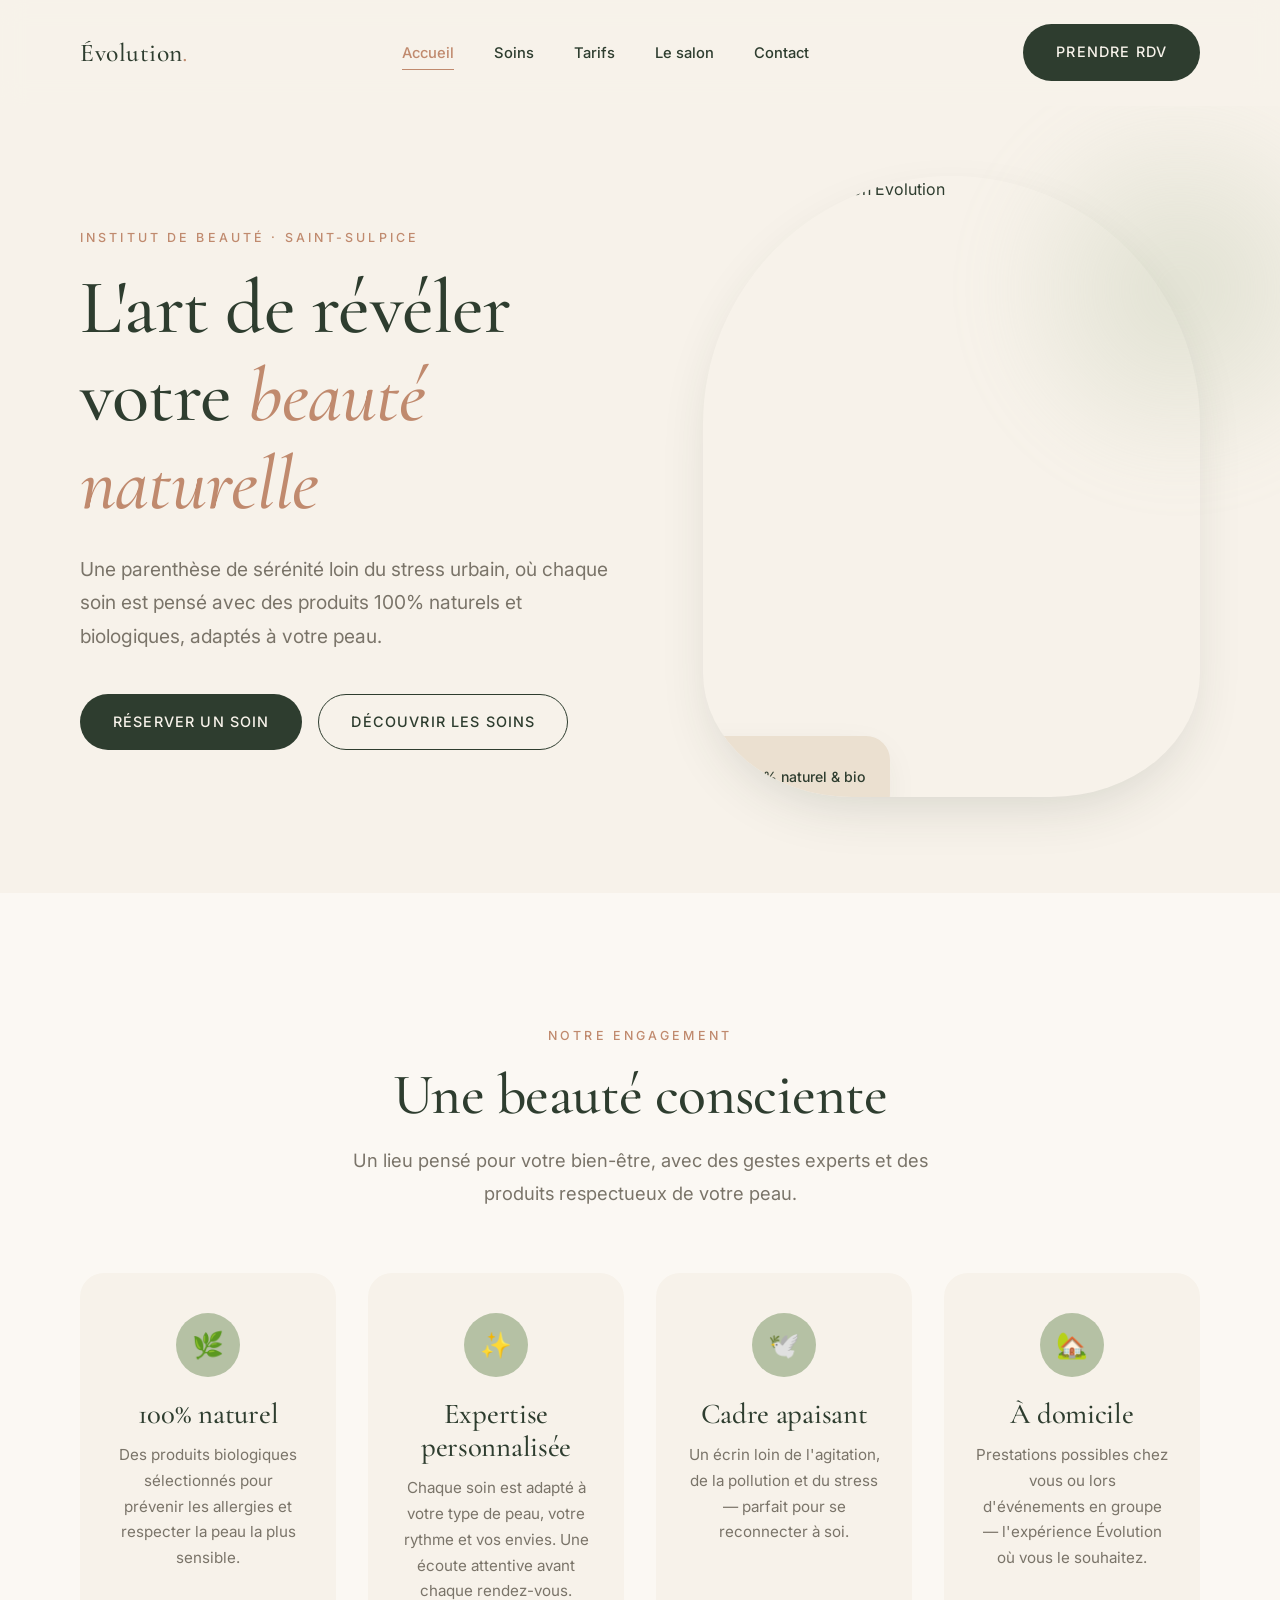
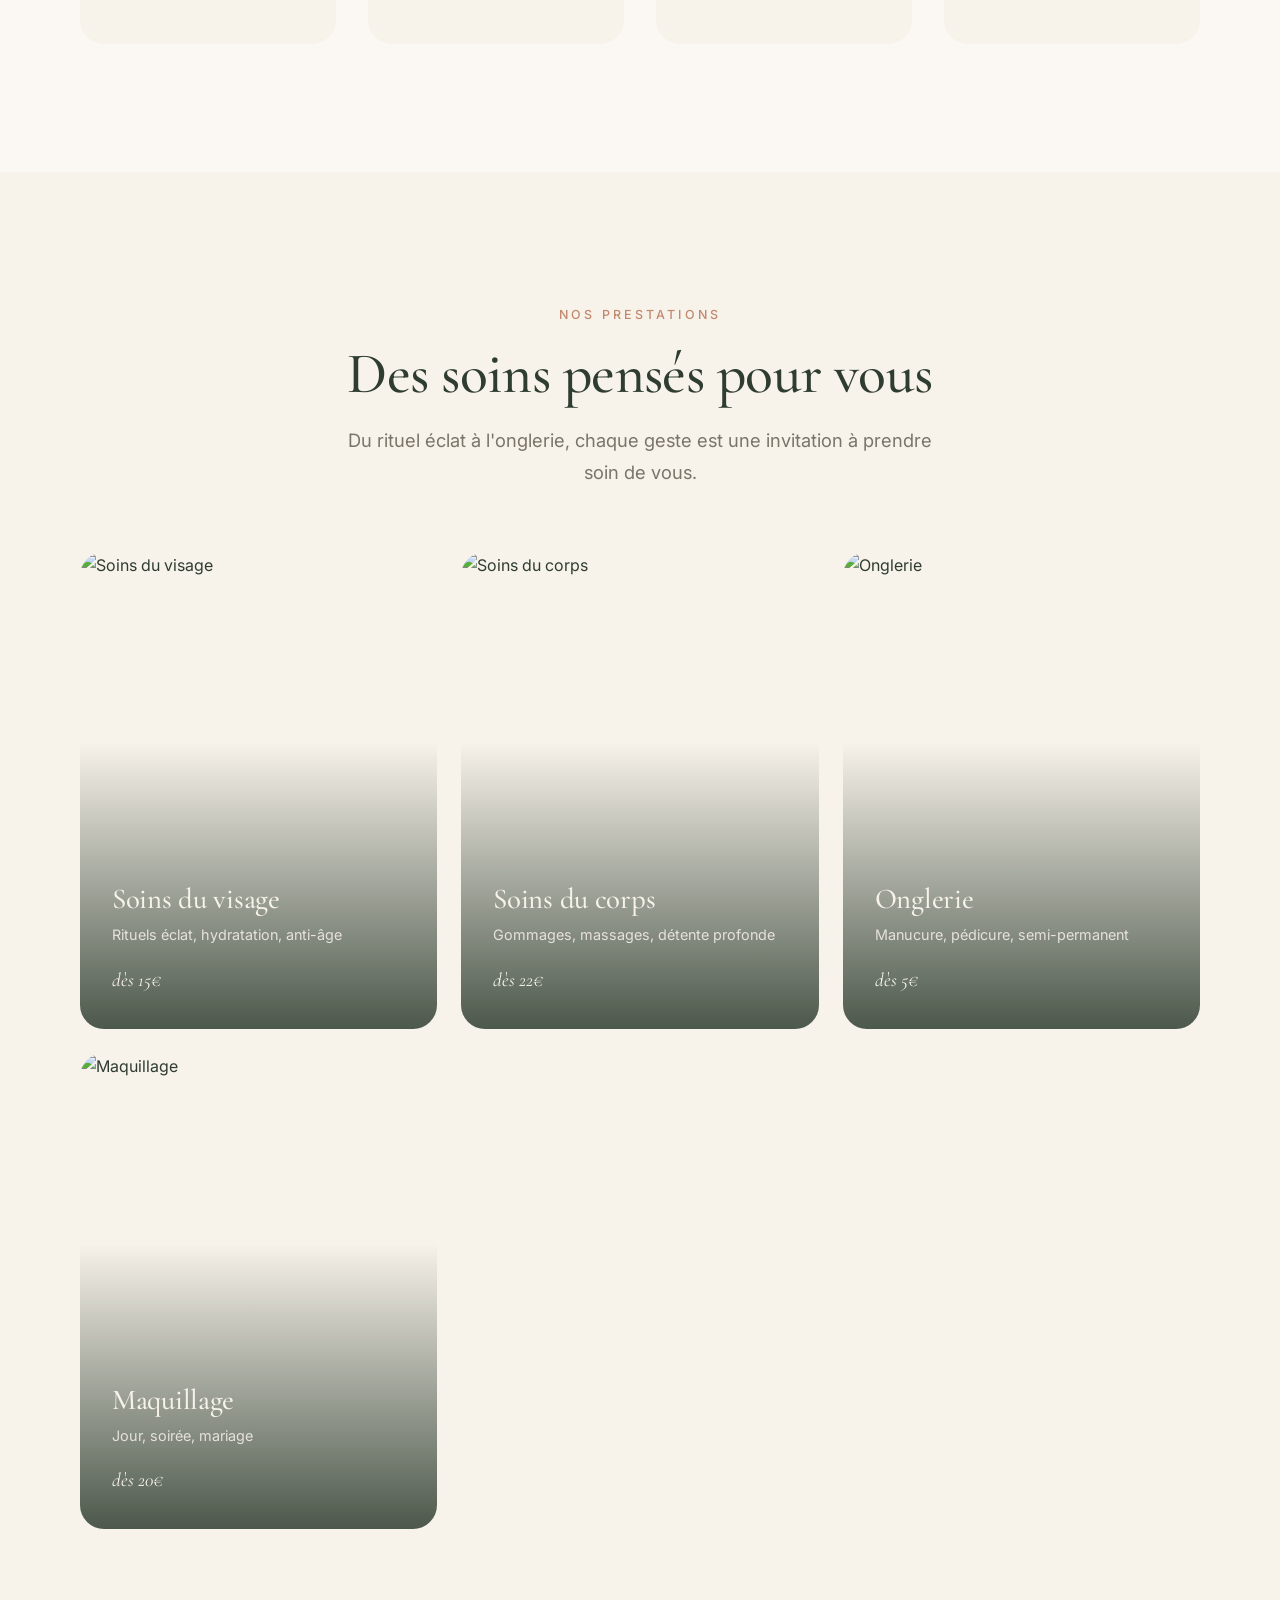
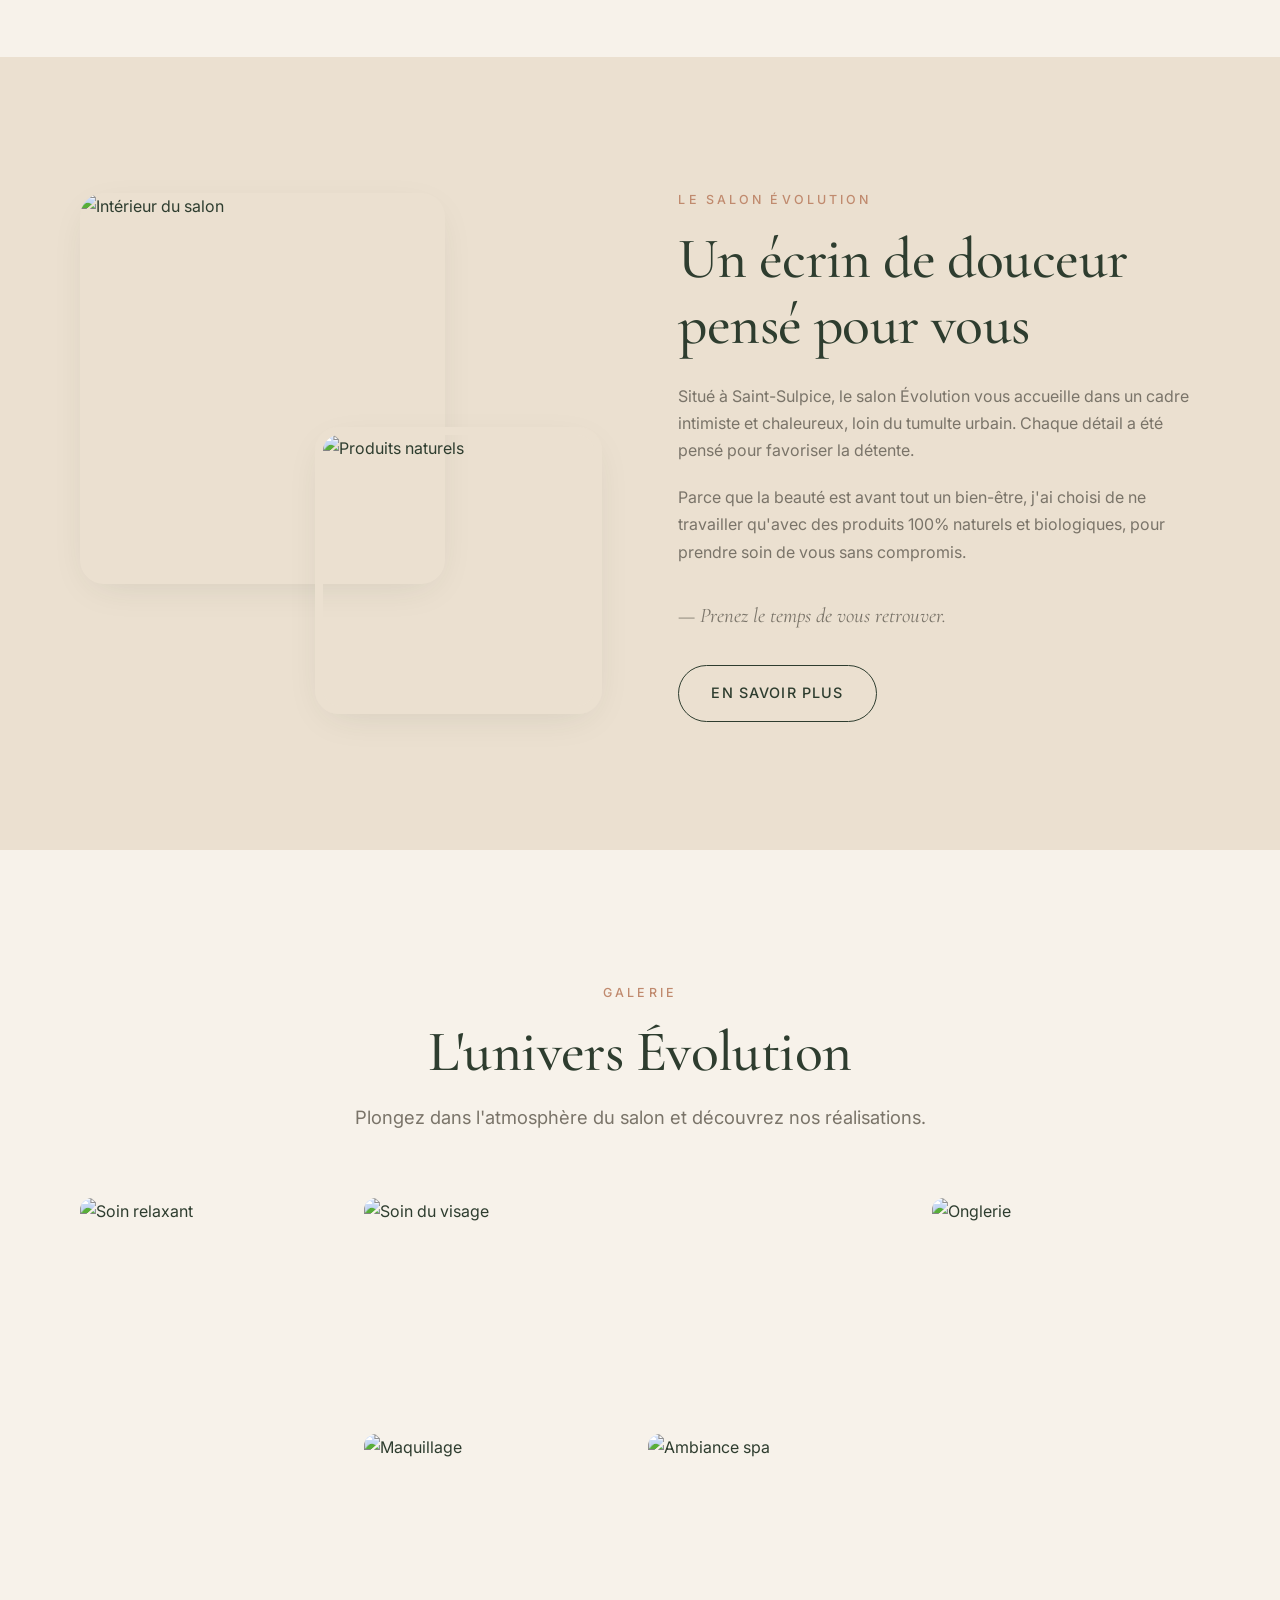
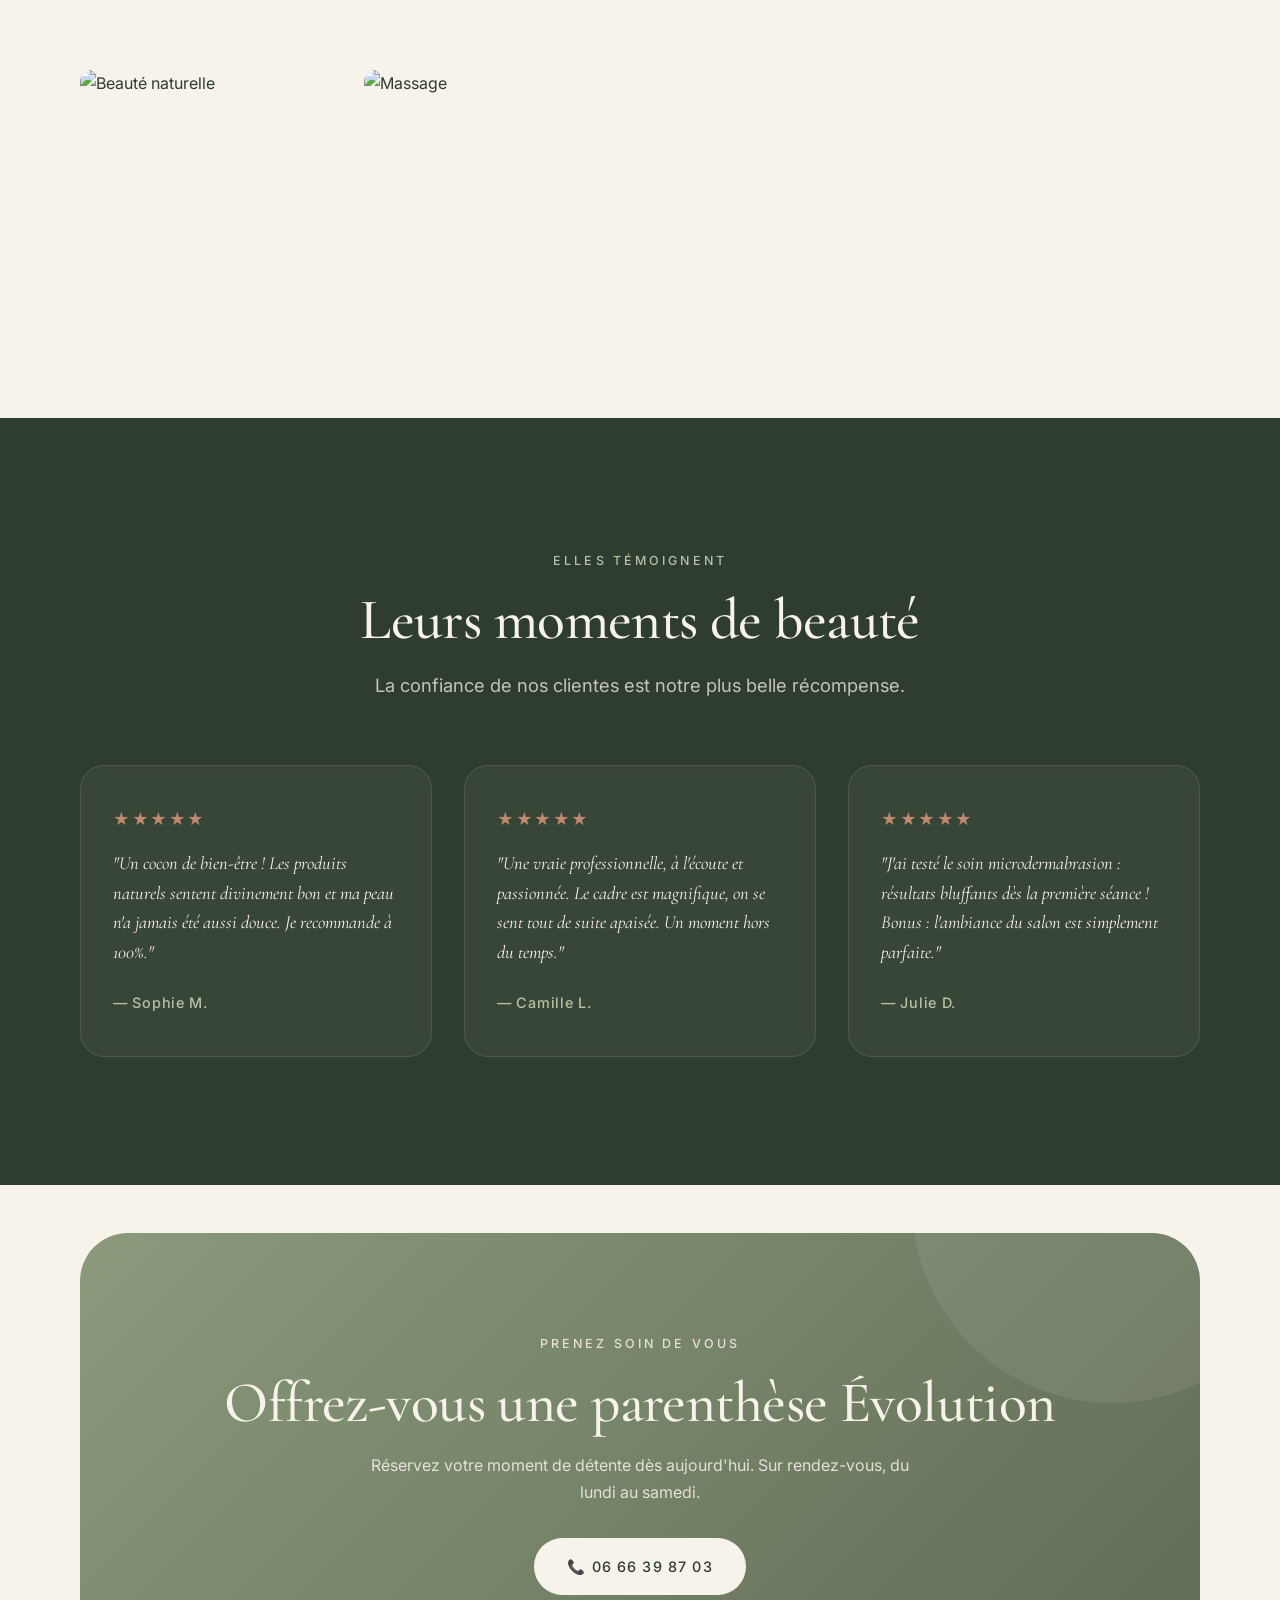
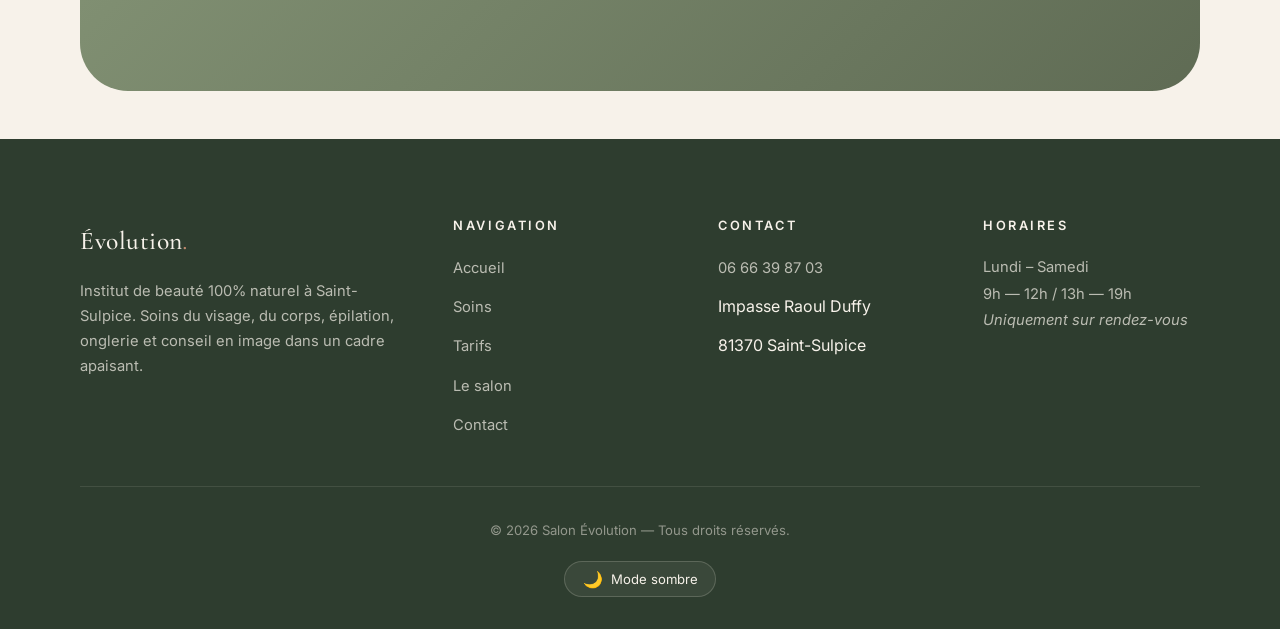
==== index.html @ 16528601 "Website content upload" ====
<!DOCTYPE html>
<html lang="fr">
<head>
<meta charset="UTF-8" />
<meta name="viewport" content="width=device-width, initial-scale=1.0" />
<title>Salon Évolution — Institut de beauté 100% naturel à Saint-Sulpice</title>
<meta name="description" content="Salon Évolution, votre institut de beauté à Saint-Sulpice. Soins visage, corps, épilation, onglerie avec des produits 100% naturels et biologiques." />
<link rel="preconnect" href="https://fonts.googleapis.com" />
<link rel="preconnect" href="https://fonts.gstatic.com" crossorigin />
<link href="https://fonts.googleapis.com/css2?family=Cormorant+Garamond:ital,wght@0,400;0,500;0,600;1,400;1,500&family=Inter:wght@300;400;500;600;700&display=swap" rel="stylesheet" />
<script>(function(){var t=localStorage.getItem("theme")||(matchMedia("(prefers-color-scheme: dark)").matches?"dark":"light");document.documentElement.setAttribute("data-theme",t);})();</script>
<link rel="stylesheet" href="assets/css/styles.css" />
</head>
<body>

<!-- Navigation -->
<header class="navbar" id="navbar">
  <div class="container nav-inner">
    <a href="index.html" class="brand">Évolution<span>.</span></a>
    <nav>
      <ul class="nav-links">
        <li><a href="index.html" class="active">Accueil</a></li>
        <li><a href="soins.html">Soins</a></li>
        <li><a href="tarifs.html">Tarifs</a></li>
        <li><a href="salon.html">Le salon</a></li>
        <li><a href="contact.html">Contact</a></li>
      </ul>
    </nav>
    <div class="nav-cta">
      <a href="tel:+33666398703" class="btn btn-primary">Prendre RDV</a>
      <button class="nav-toggle" aria-label="Menu">
        <span></span><span></span><span></span>
      </button>
    </div>
  </div>
</header>

<!-- Hero -->
<section class="hero">
  <span class="hero-decor"></span>
  <div class="container hero-grid">
    <div class="hero-content reveal">
      <span class="eyebrow">Institut de beauté · Saint-Sulpice</span>
      <h1>L'art de révéler votre <em>beauté naturelle</em></h1>
      <p class="lead">Une parenthèse de sérénité loin du stress urbain, où chaque soin est pensé avec des produits 100% naturels et biologiques, adaptés à votre peau.</p>
      <div class="hero-actions">
        <a href="tel:+33666398703" class="btn btn-primary">Réserver un soin</a>
        <a href="soins.html" class="btn btn-outline">Découvrir les soins</a>
      </div>
    </div>
    <div class="hero-visual reveal">
      <img src="https://images.unsplash.com/photo-1596704017254-9b121068fb31?auto=format&fit=crop&w=1200&q=80" alt="Soin visage au salon Évolution" loading="eager" />
      <div class="hero-badge">100% naturel & bio</div>
    </div>
  </div>
</section>

<!-- Values -->
<section class="values">
  <div class="container">
    <div class="section-header reveal">
      <span class="eyebrow">Notre engagement</span>
      <h2>Une beauté consciente</h2>
      <p class="lead">Un lieu pensé pour votre bien-être, avec des gestes experts et des produits respectueux de votre peau.</p>
    </div>
    <div class="values-grid">
      <div class="value-card reveal">
        <div class="value-icon">🌿</div>
        <h3>100% naturel</h3>
        <p>Des produits biologiques sélectionnés pour prévenir les allergies et respecter la peau la plus sensible.</p>
      </div>
      <div class="value-card reveal">
        <div class="value-icon">✨</div>
        <h3>Expertise personnalisée</h3>
        <p>Chaque soin est adapté à votre type de peau, votre rythme et vos envies. Une écoute attentive avant chaque rendez-vous.</p>
      </div>
      <div class="value-card reveal">
        <div class="value-icon">🕊️</div>
        <h3>Cadre apaisant</h3>
        <p>Un écrin loin de l'agitation, de la pollution et du stress — parfait pour se reconnecter à soi.</p>
      </div>
      <div class="value-card reveal">
        <div class="value-icon">🏡</div>
        <h3>À domicile</h3>
        <p>Prestations possibles chez vous ou lors d'événements en groupe — l'expérience Évolution où vous le souhaitez.</p>
      </div>
    </div>
  </div>
</section>

<!-- Services preview -->
<section class="services-preview">
  <div class="container">
    <div class="section-header reveal">
      <span class="eyebrow">Nos prestations</span>
      <h2>Des soins pensés pour vous</h2>
      <p class="lead">Du rituel éclat à l'onglerie, chaque geste est une invitation à prendre soin de vous.</p>
    </div>
    <div class="services-grid">
      <a href="soins.html#visage" class="service-card reveal">
        <img src="https://images.unsplash.com/photo-1570172619644-dfd03ed5d881?auto=format&fit=crop&w=800&q=80" alt="Soins du visage" loading="lazy" />
        <div class="service-card-content">
          <h3>Soins du visage</h3>
          <p>Rituels éclat, hydratation, anti-âge</p>
          <span class="price">dès 15€</span>
        </div>
      </a>
      <a href="soins.html#corps" class="service-card reveal">
        <img src="https://images.unsplash.com/photo-1540555700478-4be289fbecef?auto=format&fit=crop&w=800&q=80" alt="Soins du corps" loading="lazy" />
        <div class="service-card-content">
          <h3>Soins du corps</h3>
          <p>Gommages, massages, détente profonde</p>
          <span class="price">dès 22€</span>
        </div>
      </a>
      <a href="soins.html#ongles" class="service-card reveal">
        <img src="https://images.unsplash.com/photo-1604654894610-df63bc536371?auto=format&fit=crop&w=800&q=80" alt="Onglerie" loading="lazy" />
        <div class="service-card-content">
          <h3>Onglerie</h3>
          <p>Manucure, pédicure, semi-permanent</p>
          <span class="price">dès 5€</span>
        </div>
      </a>
      <a href="soins.html#maquillage" class="service-card reveal">
        <img src="https://images.unsplash.com/photo-1512496015851-a90fb38ba796?auto=format&fit=crop&w=800&q=80" alt="Maquillage" loading="lazy" />
        <div class="service-card-content">
          <h3>Maquillage</h3>
          <p>Jour, soirée, mariage</p>
          <span class="price">dès 20€</span>
        </div>
      </a>
    </div>
  </div>
</section>

<!-- About split -->
<section class="about-split">
  <div class="container about-grid">
    <div class="about-images reveal">
      <div class="about-img-main">
        <img src="https://images.unsplash.com/photo-1519415510236-718bdfcd89c8?auto=format&fit=crop&w=900&q=80" alt="Intérieur du salon" loading="lazy" />
      </div>
      <div class="about-img-secondary">
        <img src="https://images.unsplash.com/photo-1556228453-efd6c1ff04f6?auto=format&fit=crop&w=600&q=80" alt="Produits naturels" loading="lazy" />
      </div>
    </div>
    <div class="about-content reveal">
      <span class="eyebrow">Le salon Évolution</span>
      <h2>Un écrin de douceur pensé pour vous</h2>
      <p>Situé à Saint-Sulpice, le salon Évolution vous accueille dans un cadre intimiste et chaleureux, loin du tumulte urbain. Chaque détail a été pensé pour favoriser la détente.</p>
      <p>Parce que la beauté est avant tout un bien-être, j'ai choisi de ne travailler qu'avec des produits 100% naturels et biologiques, pour prendre soin de vous sans compromis.</p>
      <p class="about-signature">— Prenez le temps de vous retrouver.</p>
      <div style="margin-top: 2rem;">
        <a href="salon.html" class="btn btn-outline">En savoir plus</a>
      </div>
    </div>
  </div>
</section>

<!-- Gallery -->
<section class="gallery">
  <div class="container">
    <div class="section-header reveal">
      <span class="eyebrow">Galerie</span>
      <h2>L'univers Évolution</h2>
      <p class="lead">Plongez dans l'atmosphère du salon et découvrez nos réalisations.</p>
    </div>
    <div class="gallery-grid reveal">
      <div class="gallery-item tall">
        <img src="https://images.unsplash.com/photo-1522337360788-8b13dee7a37e?auto=format&fit=crop&w=600&q=80" alt="Soin relaxant" loading="lazy" />
      </div>
      <div class="gallery-item wide">
        <img src="https://images.unsplash.com/photo-1560750588-73207b1ef5b8?auto=format&fit=crop&w=900&q=80" alt="Soin du visage" loading="lazy" />
      </div>
      <div class="gallery-item">
        <img src="https://images.unsplash.com/photo-1519415387722-a1c3bbef716c?auto=format&fit=crop&w=500&q=80" alt="Onglerie" loading="lazy" />
      </div>
      <div class="gallery-item">
        <img src="https://images.unsplash.com/photo-1512290923902-8a9f81dc236c?auto=format&fit=crop&w=500&q=80" alt="Maquillage" loading="lazy" />
      </div>
      <div class="gallery-item wide">
        <img src="https://images.unsplash.com/photo-1515377905703-c4788e51af15?auto=format&fit=crop&w=900&q=80" alt="Ambiance spa" loading="lazy" />
      </div>
      <div class="gallery-item">
        <img src="https://images.unsplash.com/photo-1487412947147-5cebf100ffc2?auto=format&fit=crop&w=500&q=80" alt="Beauté naturelle" loading="lazy" />
      </div>
      <div class="gallery-item">
        <img src="https://images.unsplash.com/photo-1598440947619-2c35fc9aa908?auto=format&fit=crop&w=500&q=80" alt="Massage" loading="lazy" />
      </div>
    </div>
  </div>
</section>

<!-- Testimonials -->
<section class="testimonials">
  <div class="container">
    <div class="section-header reveal">
      <span class="eyebrow">Elles témoignent</span>
      <h2>Leurs moments de beauté</h2>
      <p class="lead">La confiance de nos clientes est notre plus belle récompense.</p>
    </div>
    <div class="testimonials-grid">
      <div class="testimonial-card reveal">
        <div class="stars">★★★★★</div>
        <p>"Un cocon de bien-être ! Les produits naturels sentent divinement bon et ma peau n'a jamais été aussi douce. Je recommande à 100%."</p>
        <div class="testimonial-author">— Sophie M.</div>
      </div>
      <div class="testimonial-card reveal">
        <div class="stars">★★★★★</div>
        <p>"Une vraie professionnelle, à l'écoute et passionnée. Le cadre est magnifique, on se sent tout de suite apaisée. Un moment hors du temps."</p>
        <div class="testimonial-author">— Camille L.</div>
      </div>
      <div class="testimonial-card reveal">
        <div class="stars">★★★★★</div>
        <p>"J'ai testé le soin microdermabrasion : résultats bluffants dès la première séance ! Bonus : l'ambiance du salon est simplement parfaite."</p>
        <div class="testimonial-author">— Julie D.</div>
      </div>
    </div>
  </div>
</section>

<!-- CTA banner -->
<section style="padding: 0;">
  <div class="container">
    <div class="cta-banner reveal">
      <span class="eyebrow" style="color: var(--cream-warm);">Prenez soin de vous</span>
      <h2>Offrez-vous une parenthèse Évolution</h2>
      <p>Réservez votre moment de détente dès aujourd'hui. Sur rendez-vous, du lundi au samedi.</p>
      <a href="tel:+33666398703" class="btn">📞 06 66 39 87 03</a>
    </div>
  </div>
</section>

<!-- Footer -->
<footer class="footer">
  <div class="container">
    <div class="footer-grid">
      <div class="footer-about">
        <span class="brand">Évolution<span style="color: var(--terracotta);">.</span></span>
        <p>Institut de beauté 100% naturel à Saint-Sulpice. Soins du visage, du corps, épilation, onglerie et conseil en image dans un cadre apaisant.</p>
      </div>
      <div>
        <h4>Navigation</h4>
        <ul class="footer-links">
          <li><a href="index.html">Accueil</a></li>
          <li><a href="soins.html">Soins</a></li>
          <li><a href="tarifs.html">Tarifs</a></li>
          <li><a href="salon.html">Le salon</a></li>
          <li><a href="contact.html">Contact</a></li>
        </ul>
      </div>
      <div>
        <h4>Contact</h4>
        <ul class="footer-links">
          <li><a href="tel:+33666398703">06 66 39 87 03</a></li>
          <li>Impasse Raoul Duffy</li>
          <li>81370 Saint-Sulpice</li>
        </ul>
      </div>
      <div class="footer-hours">
        <h4>Horaires</h4>
        <p>Lundi – Samedi<br />9h — 12h / 13h — 19h<br /><em>Uniquement sur rendez-vous</em></p>
      </div>
    </div>
    <div class="footer-bottom">
      © <span id="year"></span> Salon Évolution — Tous droits réservés.
      <br />
      <button id="theme-toggle" class="theme-toggle" aria-label="Changer de thème">
        <span class="icon"></span>
        <span class="label-dark">Mode sombre</span>
        <span class="label-light">Mode clair</span>
      </button>
    </div>
  </div>
</footer>

<a href="tel:+33666398703" class="fab" id="fab">📞 Prendre RDV</a>

<script src="assets/js/main.js"></script>
</body>
</html>
---- assets/css/styles.css ----
/* =========================================================
   SALON ÉVOLUTION — Zen & Organic design system
   ========================================================= */

:root {
  --sage: #8a9a7b;
  --sage-dark: #5f6b54;
  --sage-light: #b5c1a4;
  --cream: #f7f2ea;
  --cream-warm: #ebe0d0;
  --terracotta: #c08a6e;
  --terracotta-dark: #a06a4e;
  --forest: #2e3d2f;
  --stone: #7a7469;
  --white-soft: #fbf8f3;

  --font-serif: "Cormorant Garamond", "Playfair Display", Georgia, serif;
  --font-sans: "Inter", -apple-system, BlinkMacSystemFont, "Segoe UI", sans-serif;

  --radius-sm: 12px;
  --radius-md: 24px;
  --radius-lg: 48px;

  --shadow-soft: 0 10px 40px -15px rgba(46, 61, 47, 0.15);
  --shadow-medium: 0 20px 60px -20px rgba(46, 61, 47, 0.2);

  --transition: 0.4s cubic-bezier(0.4, 0, 0.2, 1);

  --container: 1200px;
}

* {
  margin: 0;
  padding: 0;
  box-sizing: border-box;
}

html {
  scroll-behavior: smooth;
  scroll-padding-top: 90px;
}

body {
  font-family: var(--font-sans);
  font-size: 16px;
  line-height: 1.7;
  color: var(--forest);
  background: var(--cream);
  -webkit-font-smoothing: antialiased;
  overflow-x: hidden;
}

img {
  max-width: 100%;
  display: block;
}

a {
  color: inherit;
  text-decoration: none;
  transition: color var(--transition);
}

/* =========================================================
   Typography
   ========================================================= */
h1, h2, h3, h4 {
  font-family: var(--font-serif);
  font-weight: 500;
  line-height: 1.15;
  color: var(--forest);
  letter-spacing: -0.01em;
}

h1 { font-size: clamp(2.8rem, 6vw, 5rem); }
h2 { font-size: clamp(2.2rem, 4.5vw, 3.6rem); }
h3 { font-size: clamp(1.4rem, 2.5vw, 1.8rem); }
h4 { font-size: 1.2rem; }

.eyebrow {
  font-family: var(--font-sans);
  font-size: 0.78rem;
  letter-spacing: 0.25em;
  text-transform: uppercase;
  color: var(--terracotta);
  font-weight: 500;
  margin-bottom: 1rem;
  display: inline-block;
}

.lead {
  font-size: 1.15rem;
  color: var(--stone);
  max-width: 600px;
  line-height: 1.75;
}

/* =========================================================
   Layout
   ========================================================= */
.container {
  width: 100%;
  max-width: var(--container);
  margin: 0 auto;
  padding: 0 clamp(1.25rem, 4vw, 2.5rem);
}

section {
  padding: clamp(4rem, 10vw, 8rem) 0;
}

.section-header {
  text-align: center;
  max-width: 720px;
  margin: 0 auto 4rem;
}

.section-header .lead {
  margin: 1rem auto 0;
}

/* =========================================================
   Buttons
   ========================================================= */
.btn {
  display: inline-flex;
  align-items: center;
  gap: 0.6rem;
  padding: 0.95rem 2rem;
  font-family: var(--font-sans);
  font-size: 0.9rem;
  font-weight: 500;
  letter-spacing: 0.08em;
  text-transform: uppercase;
  border-radius: 999px;
  cursor: pointer;
  border: 1px solid transparent;
  transition: all var(--transition);
  white-space: nowrap;
}

.btn-primary {
  background: var(--forest);
  color: var(--cream);
}
.btn-primary:hover {
  background: var(--sage-dark);
  transform: translateY(-2px);
  box-shadow: var(--shadow-medium);
}

.btn-outline {
  background: transparent;
  color: var(--forest);
  border-color: var(--forest);
}
.btn-outline:hover {
  background: var(--forest);
  color: var(--cream);
}

.btn-terracotta {
  background: var(--terracotta);
  color: var(--white-soft);
}
.btn-terracotta:hover {
  background: var(--terracotta-dark);
  transform: translateY(-2px);
  box-shadow: var(--shadow-medium);
}

/* =========================================================
   Navigation
   ========================================================= */
.navbar {
  position: fixed;
  top: 0;
  left: 0;
  right: 0;
  z-index: 100;
  padding: 1.5rem 0;
  background: rgba(247, 242, 234, 0.85);
  backdrop-filter: blur(12px);
  -webkit-backdrop-filter: blur(12px);
  transition: padding var(--transition), box-shadow var(--transition);
  border-bottom: 1px solid transparent;
}
.navbar.scrolled {
  padding: 0.9rem 0;
  border-bottom-color: rgba(138, 154, 123, 0.15);
}

.nav-inner {
  display: flex;
  align-items: center;
  justify-content: space-between;
  gap: 2rem;
}

.brand {
  font-family: var(--font-serif);
  font-size: 1.6rem;
  font-weight: 500;
  color: var(--forest);
  letter-spacing: 0.02em;
}
.brand span {
  color: var(--terracotta);
  font-style: italic;
}

.nav-links {
  display: flex;
  gap: 2.5rem;
  list-style: none;
}

.nav-links a {
  font-size: 0.92rem;
  font-weight: 500;
  color: var(--forest);
  position: relative;
  padding: 0.25rem 0;
}
.nav-links a::after {
  content: "";
  position: absolute;
  bottom: -4px;
  left: 0;
  width: 0;
  height: 1px;
  background: var(--terracotta);
  transition: width var(--transition);
}
.nav-links a:hover::after,
.nav-links a.active::after { width: 100%; }
.nav-links a.active { color: var(--terracotta); }

.nav-cta {
  display: flex;
  align-items: center;
  gap: 1rem;
}

.nav-toggle {
  display: none;
  background: none;
  border: none;
  cursor: pointer;
  width: 32px;
  height: 24px;
  position: relative;
}
.nav-toggle span {
  position: absolute;
  left: 0;
  right: 0;
  height: 1.5px;
  background: var(--forest);
  transition: all var(--transition);
}
.nav-toggle span:nth-child(1) { top: 4px; }
.nav-toggle span:nth-child(2) { top: 50%; transform: translateY(-50%); }
.nav-toggle span:nth-child(3) { bottom: 4px; }

body.nav-open .nav-toggle span:nth-child(1) { top: 50%; transform: translateY(-50%) rotate(45deg); }
body.nav-open .nav-toggle span:nth-child(2) { opacity: 0; }
body.nav-open .nav-toggle span:nth-child(3) { bottom: 50%; transform: translateY(50%) rotate(-45deg); }

/* =========================================================
   Hero
   ========================================================= */
.hero {
  position: relative;
  padding: 11rem 0 6rem;
  overflow: hidden;
}
.hero-grid {
  display: grid;
  grid-template-columns: 1.1fr 1fr;
  gap: clamp(2rem, 6vw, 5rem);
  align-items: center;
}
.hero-content h1 {
  margin-bottom: 1.5rem;
}
.hero-content h1 em {
  font-style: italic;
  color: var(--terracotta);
}
.hero-content .lead {
  margin-bottom: 2.5rem;
  font-size: 1.2rem;
}
.hero-actions {
  display: flex;
  gap: 1rem;
  flex-wrap: wrap;
}

.hero-visual {
  position: relative;
  aspect-ratio: 4/5;
  border-radius: 50% 50% 30% 30% / 40% 40% 20% 20%;
  overflow: hidden;
  box-shadow: var(--shadow-medium);
}
.hero-visual img {
  width: 100%;
  height: 100%;
  object-fit: cover;
}

.hero-badge {
  position: absolute;
  bottom: -20px;
  left: -30px;
  background: var(--cream-warm);
  padding: 1.25rem 1.5rem;
  border-radius: var(--radius-md);
  box-shadow: var(--shadow-soft);
  display: flex;
  align-items: center;
  gap: 0.75rem;
  font-size: 0.88rem;
  font-weight: 500;
}
.hero-badge::before {
  content: "🌿";
  font-size: 1.5rem;
}

.hero-decor {
  position: absolute;
  top: 10%;
  right: -100px;
  width: 400px;
  height: 400px;
  background: radial-gradient(circle, var(--sage-light) 0%, transparent 70%);
  opacity: 0.35;
  z-index: -1;
  filter: blur(30px);
}

/* =========================================================
   Sections — Intro / Values
   ========================================================= */
.values {
  background: var(--white-soft);
}
.values-grid {
  display: grid;
  grid-template-columns: repeat(auto-fit, minmax(240px, 1fr));
  gap: 2rem;
}
.value-card {
  padding: 2.5rem 2rem;
  border-radius: var(--radius-md);
  background: var(--cream);
  text-align: center;
  transition: transform var(--transition), box-shadow var(--transition);
}
.value-card:hover {
  transform: translateY(-6px);
  box-shadow: var(--shadow-soft);
}
.value-icon {
  width: 64px;
  height: 64px;
  margin: 0 auto 1.25rem;
  border-radius: 50%;
  background: var(--sage-light);
  color: var(--sage-dark);
  display: grid;
  place-items: center;
  font-size: 1.6rem;
}
.value-card h3 {
  margin-bottom: 0.75rem;
}
.value-card p {
  color: var(--stone);
  font-size: 0.95rem;
}

/* =========================================================
   Services preview
   ========================================================= */
.services-preview {
  position: relative;
}
.services-grid {
  display: grid;
  grid-template-columns: repeat(auto-fit, minmax(280px, 1fr));
  gap: 1.5rem;
}
.service-card {
  position: relative;
  border-radius: var(--radius-md);
  overflow: hidden;
  aspect-ratio: 3/4;
  cursor: pointer;
  transition: transform var(--transition);
}
.service-card:hover { transform: translateY(-6px); }
.service-card img {
  width: 100%;
  height: 100%;
  object-fit: cover;
  transition: transform 0.8s ease;
}
.service-card:hover img { transform: scale(1.08); }

.service-card::after {
  content: "";
  position: absolute;
  inset: 0;
  background: linear-gradient(180deg, transparent 40%, rgba(46, 61, 47, 0.85) 100%);
}
.service-card-content {
  position: absolute;
  bottom: 0;
  left: 0;
  right: 0;
  padding: 2rem;
  color: var(--cream);
  z-index: 1;
}
.service-card-content h3 {
  color: var(--cream);
  margin-bottom: 0.5rem;
}
.service-card-content p {
  font-size: 0.9rem;
  opacity: 0.85;
  margin-bottom: 1rem;
}
.service-card-content .price {
  display: inline-block;
  font-family: var(--font-serif);
  font-size: 1.2rem;
  font-style: italic;
}

/* =========================================================
   About split section
   ========================================================= */
.about-split {
  background: var(--cream-warm);
}
.about-grid {
  display: grid;
  grid-template-columns: 1fr 1fr;
  gap: clamp(2rem, 6vw, 5rem);
  align-items: center;
}
.about-images {
  position: relative;
  aspect-ratio: 1/1;
}
.about-img-main, .about-img-secondary {
  position: absolute;
  border-radius: var(--radius-md);
  overflow: hidden;
  box-shadow: var(--shadow-soft);
}
.about-img-main {
  top: 0;
  left: 0;
  width: 70%;
  height: 75%;
}
.about-img-secondary {
  bottom: 0;
  right: 0;
  width: 55%;
  height: 55%;
  border: 8px solid var(--cream-warm);
}
.about-img-main img, .about-img-secondary img {
  width: 100%;
  height: 100%;
  object-fit: cover;
}

.about-content h2 {
  margin-bottom: 1.5rem;
}
.about-content p {
  margin-bottom: 1.25rem;
  color: var(--stone);
}
.about-signature {
  margin-top: 2rem;
  font-family: var(--font-serif);
  font-style: italic;
  font-size: 1.3rem;
  color: var(--sage-dark);
}

/* =========================================================
   Gallery
   ========================================================= */
.gallery-grid {
  display: grid;
  grid-template-columns: repeat(4, 1fr);
  grid-auto-rows: 220px;
  gap: 1rem;
}
.gallery-item {
  border-radius: var(--radius-sm);
  overflow: hidden;
  cursor: pointer;
  position: relative;
}
.gallery-item img {
  width: 100%;
  height: 100%;
  object-fit: cover;
  transition: transform 0.8s ease;
}
.gallery-item:hover img { transform: scale(1.08); }
.gallery-item.tall { grid-row: span 2; }
.gallery-item.wide { grid-column: span 2; }

/* =========================================================
   Testimonials
   ========================================================= */
.testimonials {
  background: var(--forest);
  color: var(--cream);
  position: relative;
  overflow: hidden;
}
.testimonials h2 { color: var(--cream); }
.testimonials .eyebrow { color: var(--sage-light); }
.testimonials .lead { color: rgba(247, 242, 234, 0.75); }

.testimonials-grid {
  display: grid;
  grid-template-columns: repeat(auto-fit, minmax(280px, 1fr));
  gap: 2rem;
  margin-top: 3rem;
}
.testimonial-card {
  background: rgba(247, 242, 234, 0.05);
  border: 1px solid rgba(247, 242, 234, 0.1);
  padding: 2.5rem 2rem;
  border-radius: var(--radius-md);
  backdrop-filter: blur(10px);
}
.testimonial-card .stars {
  color: var(--terracotta);
  letter-spacing: 0.1em;
  margin-bottom: 1rem;
}
.testimonial-card p {
  font-family: var(--font-serif);
  font-size: 1.15rem;
  font-style: italic;
  line-height: 1.6;
  margin-bottom: 1.5rem;
  color: var(--cream);
}
.testimonial-author {
  font-size: 0.9rem;
  color: var(--sage-light);
  font-weight: 500;
  letter-spacing: 0.05em;
}

/* =========================================================
   Pricing table
   ========================================================= */
.pricing-categories {
  display: grid;
  gap: 3rem;
}
.pricing-category h3 {
  margin-bottom: 1.5rem;
  padding-bottom: 1rem;
  border-bottom: 1px solid var(--sage-light);
  color: var(--sage-dark);
  font-size: 1.7rem;
}
.pricing-list {
  display: grid;
  gap: 0.25rem;
}
.pricing-row {
  display: flex;
  align-items: baseline;
  justify-content: space-between;
  gap: 1rem;
  padding: 1rem 0;
  border-bottom: 1px dashed rgba(138, 154, 123, 0.25);
}
.pricing-row:last-child { border-bottom: none; }
.pricing-name {
  font-family: var(--font-serif);
  font-size: 1.15rem;
  color: var(--forest);
}
.pricing-desc {
  display: block;
  font-family: var(--font-sans);
  font-size: 0.85rem;
  font-style: normal;
  color: var(--stone);
  margin-top: 0.2rem;
}
.pricing-dots {
  flex: 1;
  border-bottom: 1px dotted var(--sage-light);
  margin-bottom: 0.3rem;
  min-width: 20px;
}
.pricing-price {
  font-family: var(--font-serif);
  font-size: 1.2rem;
  font-weight: 500;
  color: var(--terracotta);
  font-style: italic;
  white-space: nowrap;
}

/* =========================================================
   Contact / Map
   ========================================================= */
.contact-grid {
  display: grid;
  grid-template-columns: 1fr 1.2fr;
  gap: 3rem;
  align-items: start;
}
.contact-info {
  padding: 2.5rem;
  background: var(--white-soft);
  border-radius: var(--radius-md);
  box-shadow: var(--shadow-soft);
}
.contact-item {
  display: flex;
  gap: 1rem;
  padding: 1.25rem 0;
  border-bottom: 1px solid rgba(138, 154, 123, 0.15);
}
.contact-item:last-child { border-bottom: none; }
.contact-item-icon {
  width: 44px;
  height: 44px;
  border-radius: 50%;
  background: var(--sage-light);
  color: var(--sage-dark);
  display: grid;
  place-items: center;
  flex-shrink: 0;
  font-size: 1.1rem;
}
.contact-item-label {
  font-size: 0.75rem;
  letter-spacing: 0.15em;
  text-transform: uppercase;
  color: var(--stone);
  margin-bottom: 0.2rem;
}
.contact-item-value {
  font-family: var(--font-serif);
  font-size: 1.15rem;
  color: var(--forest);
}
.contact-item-value a:hover { color: var(--terracotta); }

.map-wrap {
  border-radius: var(--radius-md);
  overflow: hidden;
  box-shadow: var(--shadow-soft);
  aspect-ratio: 1/1;
}
.map-wrap iframe {
  width: 100%;
  height: 100%;
  border: 0;
  filter: hue-rotate(20deg) saturate(0.85);
}

/* =========================================================
   CTA Banner
   ========================================================= */
.cta-banner {
  background: linear-gradient(135deg, var(--sage) 0%, var(--sage-dark) 100%);
  color: var(--cream);
  text-align: center;
  border-radius: var(--radius-lg);
  padding: clamp(3rem, 8vw, 6rem) 2rem;
  margin: 3rem 0;
  position: relative;
  overflow: hidden;
}
.cta-banner::before {
  content: "";
  position: absolute;
  top: -50%;
  right: -10%;
  width: 400px;
  height: 400px;
  border-radius: 50%;
  background: rgba(247, 242, 234, 0.08);
}
.cta-banner h2 { color: var(--cream); margin-bottom: 1rem; }
.cta-banner p { color: rgba(247, 242, 234, 0.85); margin-bottom: 2rem; max-width: 560px; margin-left: auto; margin-right: auto; }
.cta-banner .btn {
  background: var(--cream);
  color: var(--forest);
}
.cta-banner .btn:hover {
  background: var(--terracotta);
  color: var(--cream);
}

/* =========================================================
   Footer
   ========================================================= */
.footer {
  background: var(--forest);
  color: var(--cream);
  padding: 5rem 0 2rem;
}
.footer-grid {
  display: grid;
  grid-template-columns: 1.5fr 1fr 1fr 1fr;
  gap: 3rem;
  margin-bottom: 3rem;
}
.footer h4 {
  color: var(--cream);
  font-family: var(--font-sans);
  font-size: 0.8rem;
  font-weight: 600;
  letter-spacing: 0.2em;
  text-transform: uppercase;
  margin-bottom: 1.25rem;
}
.footer .brand { color: var(--cream); margin-bottom: 1rem; display: block; }
.footer-about p {
  color: rgba(247, 242, 234, 0.7);
  font-size: 0.92rem;
  line-height: 1.7;
}
.footer-links {
  list-style: none;
  display: grid;
  gap: 0.75rem;
}
.footer-links a {
  color: rgba(247, 242, 234, 0.7);
  font-size: 0.92rem;
}
.footer-links a:hover { color: var(--terracotta); }
.footer-hours p {
  font-size: 0.92rem;
  color: rgba(247, 242, 234, 0.7);
  line-height: 1.8;
}
.footer-bottom {
  padding-top: 2rem;
  border-top: 1px solid rgba(247, 242, 234, 0.1);
  text-align: center;
  font-size: 0.82rem;
  color: rgba(247, 242, 234, 0.5);
}

/* =========================================================
   Floating appointment button (sticky CTA mobile)
   ========================================================= */
.fab {
  position: fixed;
  bottom: 24px;
  right: 24px;
  z-index: 90;
  background: var(--terracotta);
  color: var(--cream);
  padding: 1rem 1.5rem;
  border-radius: 999px;
  font-size: 0.85rem;
  font-weight: 600;
  letter-spacing: 0.08em;
  text-transform: uppercase;
  box-shadow: 0 10px 30px rgba(192, 138, 110, 0.5);
  display: flex;
  align-items: center;
  gap: 0.5rem;
  transition: transform var(--transition);
  opacity: 0;
  pointer-events: none;
  transform: translateY(20px);
}
.fab.visible {
  opacity: 1;
  pointer-events: auto;
  transform: translateY(0);
}
.fab:hover { transform: translateY(-3px) scale(1.03); }

/* =========================================================
   Page header (non-home pages)
   ========================================================= */
.page-header {
  padding: 11rem 0 4rem;
  background: var(--cream-warm);
  text-align: center;
  position: relative;
  overflow: hidden;
}
.page-header::before {
  content: "";
  position: absolute;
  width: 500px;
  height: 500px;
  border-radius: 50%;
  background: radial-gradient(circle, var(--sage-light) 0%, transparent 70%);
  opacity: 0.4;
  top: -200px;
  right: -150px;
}
.page-header h1 {
  margin-bottom: 1rem;
  position: relative;
}
.page-header p {
  max-width: 600px;
  margin: 0 auto;
  color: var(--stone);
  font-size: 1.1rem;
  position: relative;
}

/* =========================================================
   Services detail cards
   ========================================================= */
.service-detail {
  display: grid;
  grid-template-columns: 1fr 1fr;
  gap: clamp(2rem, 6vw, 5rem);
  align-items: center;
  margin-bottom: 6rem;
}
.service-detail:nth-child(even) {
  direction: rtl;
}
.service-detail:nth-child(even) > * { direction: ltr; }

.service-detail-img {
  border-radius: var(--radius-md);
  overflow: hidden;
  aspect-ratio: 4/5;
  box-shadow: var(--shadow-soft);
}
.service-detail-img img {
  width: 100%;
  height: 100%;
  object-fit: cover;
}
.service-detail-content h2 {
  margin-bottom: 1.5rem;
}
.service-detail-content ul {
  list-style: none;
  margin-top: 1.5rem;
}
.service-detail-content li {
  padding: 0.75rem 0;
  padding-left: 2rem;
  position: relative;
  color: var(--stone);
  border-bottom: 1px solid rgba(138, 154, 123, 0.15);
}
.service-detail-content li::before {
  content: "✿";
  position: absolute;
  left: 0;
  color: var(--terracotta);
}
.service-detail-content li strong {
  color: var(--forest);
  font-family: var(--font-serif);
  font-size: 1.15rem;
  font-weight: 500;
  display: block;
  margin-bottom: 0.2rem;
}

/* =========================================================
   Scroll reveal
   ========================================================= */
.reveal {
  opacity: 0;
  transform: translateY(30px);
  transition: opacity 0.9s ease, transform 0.9s ease;
}
.reveal.visible {
  opacity: 1;
  transform: translateY(0);
}

/* =========================================================
   Responsive
   ========================================================= */
@media (max-width: 960px) {
  .hero-grid,
  .about-grid,
  .contact-grid,
  .service-detail {
    grid-template-columns: 1fr !important;
    direction: ltr !important;
  }
  .hero { padding: 8rem 0 4rem; }
  .hero-visual { max-width: 420px; margin: 0 auto; }

  .gallery-grid {
    grid-template-columns: repeat(2, 1fr);
    grid-auto-rows: 180px;
  }
  .gallery-item.wide { grid-column: span 2; }
  .gallery-item.tall { grid-row: span 1; }

  .footer-grid { grid-template-columns: 1fr 1fr; }

  .nav-links {
    position: fixed;
    top: 0;
    right: 0;
    bottom: 0;
    width: min(320px, 85vw);
    background: var(--cream);
    flex-direction: column;
    padding: 6rem 2.5rem 2rem;
    gap: 1.5rem;
    transform: translateX(100%);
    transition: transform var(--transition);
    box-shadow: var(--shadow-medium);
  }
  body.nav-open .nav-links { transform: translateX(0); }
  .nav-links a { font-size: 1.1rem; }
  .nav-toggle { display: block; z-index: 101; }
  .nav-cta .btn:not(.btn-mobile-show) { display: none; }
}

@media (max-width: 560px) {
  .footer-grid { grid-template-columns: 1fr; gap: 2rem; }
  .gallery-grid { grid-template-columns: 1fr; }
  .gallery-item.wide, .gallery-item.tall { grid-column: auto; grid-row: auto; }
  .hero-badge { left: 0; bottom: -30px; font-size: 0.8rem; padding: 1rem; }
  .fab { padding: 0.85rem 1.25rem; font-size: 0.75rem; }
}

/* =========================================================
   Theme toggle button
   ========================================================= */
.theme-toggle {
  background: rgba(247, 242, 234, 0.06);
  border: 1px solid rgba(247, 242, 234, 0.18);
  color: var(--cream);
  padding: 0.55rem 1.1rem;
  border-radius: 999px;
  cursor: pointer;
  font-size: 0.82rem;
  font-family: var(--font-sans);
  display: inline-flex;
  align-items: center;
  gap: 0.5rem;
  transition: all var(--transition);
  margin-top: 1.25rem;
}
.theme-toggle:hover {
  background: rgba(247, 242, 234, 0.14);
  border-color: rgba(247, 242, 234, 0.32);
}
.theme-toggle .icon { font-size: 1rem; line-height: 1; }
.theme-toggle .label-dark,
.theme-toggle .label-light { display: none; }
:root[data-theme="light"] .theme-toggle .label-dark { display: inline; }
:root[data-theme="light"] .theme-toggle .icon::before { content: "🌙"; }
:root[data-theme="dark"] .theme-toggle .label-light { display: inline; }
:root[data-theme="dark"] .theme-toggle .icon::before { content: "☀️"; }

/* =========================================================
   Leaflet map container
   ========================================================= */
.map-wrap {
  position: relative;
}
#map {
  width: 100%;
  height: 100%;
  aspect-ratio: 1/1;
  border-radius: var(--radius-md);
  z-index: 1;
}
.leaflet-container {
  font-family: var(--font-sans);
  background: var(--cream-warm);
}
.leaflet-popup-content-wrapper {
  border-radius: var(--radius-sm);
  background: var(--white-soft);
  color: var(--forest);
  box-shadow: var(--shadow-medium);
}
.leaflet-popup-content {
  font-family: var(--font-sans);
  margin: 14px 18px;
}
.leaflet-popup-content strong {
  font-family: var(--font-serif);
  font-size: 1.1rem;
  font-weight: 500;
  display: block;
  margin-bottom: 0.25rem;
  color: var(--forest);
}
.leaflet-popup-tip { background: var(--white-soft); }
.leaflet-control-attribution {
  background: rgba(247, 242, 234, 0.85) !important;
  color: var(--stone) !important;
  font-size: 10px !important;
}
.leaflet-control-attribution a { color: var(--sage-dark) !important; }
.leaflet-control-zoom a {
  background: var(--white-soft) !important;
  color: var(--forest) !important;
  border: none !important;
}
.leaflet-control-zoom a:hover { background: var(--cream-warm) !important; }

/* Custom marker pin */
.marker-pin {
  width: 34px;
  height: 34px;
  border-radius: 50% 50% 50% 0;
  background: var(--terracotta);
  transform: rotate(-45deg);
  border: 3px solid var(--white-soft);
  box-shadow: 0 4px 12px rgba(0, 0, 0, 0.25);
  display: flex;
  align-items: center;
  justify-content: center;
}
.marker-pin::after {
  content: "";
  width: 10px;
  height: 10px;
  border-radius: 50%;
  background: var(--white-soft);
}

/* =========================================================
   DARK MODE
   ========================================================= */
:root[data-theme="dark"] {
  --sage: #a8b894;
  --sage-dark: #7d8b6b;
  --sage-light: #3d4a37;
  --cream: #1a211d;
  --cream-warm: #242d27;
  --terracotta: #d9a486;
  --terracotta-dark: #c08a6e;
  --forest: #ece7dc;
  --stone: #9a988f;
  --white-soft: #242d27;

  --shadow-soft: 0 10px 40px -15px rgba(0, 0, 0, 0.5);
  --shadow-medium: 0 20px 60px -20px rgba(0, 0, 0, 0.6);

  color-scheme: dark;
}

:root[data-theme="dark"] body {
  background: var(--cream);
  color: var(--forest);
}
:root[data-theme="dark"] h1,
:root[data-theme="dark"] h2,
:root[data-theme="dark"] h3,
:root[data-theme="dark"] h4 { color: var(--forest); }

:root[data-theme="dark"] .navbar {
  background: rgba(26, 33, 29, 0.82);
  border-bottom-color: transparent;
}
:root[data-theme="dark"] .navbar.scrolled {
  border-bottom-color: rgba(168, 184, 148, 0.15);
}

:root[data-theme="dark"] .brand,
:root[data-theme="dark"] .nav-links a { color: var(--forest); }
:root[data-theme="dark"] .nav-toggle span { background: var(--forest); }

:root[data-theme="dark"] .btn-primary {
  background: var(--terracotta);
  color: var(--cream);
}
:root[data-theme="dark"] .btn-primary:hover { background: var(--terracotta-dark); }
:root[data-theme="dark"] .btn-outline {
  color: var(--forest);
  border-color: var(--forest);
}
:root[data-theme="dark"] .btn-outline:hover {
  background: var(--forest);
  color: var(--cream);
}

:root[data-theme="dark"] .values,
:root[data-theme="dark"] .about-split,
:root[data-theme="dark"] .page-header {
  background: #151b17;
}
:root[data-theme="dark"] .value-card { background: var(--cream-warm); }
:root[data-theme="dark"] .hero-badge { background: var(--cream-warm); color: var(--forest); }
:root[data-theme="dark"] .about-img-secondary { border-color: #151b17; }

:root[data-theme="dark"] .service-card::after {
  background: linear-gradient(180deg, transparent 35%, rgba(0, 0, 0, 0.92) 100%);
}
:root[data-theme="dark"] .service-card-content h3,
:root[data-theme="dark"] .service-card-content p,
:root[data-theme="dark"] .service-card-content .price { color: #ece7dc; }

:root[data-theme="dark"] .testimonials { background: #0f1411; }
:root[data-theme="dark"] .testimonials h2,
:root[data-theme="dark"] .testimonial-card p { color: #ece7dc; }
:root[data-theme="dark"] .testimonials .lead { color: rgba(236, 231, 220, 0.72); }
:root[data-theme="dark"] .testimonial-card {
  background: rgba(236, 231, 220, 0.04);
  border-color: rgba(236, 231, 220, 0.08);
}
:root[data-theme="dark"] .testimonial-author { color: var(--sage); }

:root[data-theme="dark"] .cta-banner {
  background: linear-gradient(135deg, #3d4a37 0%, #2a3530 100%);
}
:root[data-theme="dark"] .cta-banner h2,
:root[data-theme="dark"] .cta-banner p { color: #ece7dc; }
:root[data-theme="dark"] .cta-banner .btn {
  background: var(--terracotta);
  color: var(--cream);
}
:root[data-theme="dark"] .cta-banner .btn:hover {
  background: var(--cream);
  color: var(--forest);
}

:root[data-theme="dark"] .pricing-category h3 {
  color: var(--sage);
  border-bottom-color: var(--sage-light);
}
:root[data-theme="dark"] .pricing-row { border-bottom-color: rgba(168, 184, 148, 0.2); }
:root[data-theme="dark"] .pricing-dots { border-bottom-color: var(--sage-light); }
:root[data-theme="dark"] .pricing-name { color: var(--forest); }

:root[data-theme="dark"] .contact-info { background: var(--cream-warm); }
:root[data-theme="dark"] .contact-item { border-bottom-color: rgba(168, 184, 148, 0.15); }
:root[data-theme="dark"] .contact-item-icon {
  background: var(--sage-light);
  color: var(--sage);
}

:root[data-theme="dark"] .footer {
  background: #0f1411;
  color: #ece7dc;
}
:root[data-theme="dark"] .footer h4,
:root[data-theme="dark"] .footer .brand { color: #ece7dc; }
:root[data-theme="dark"] .footer-about p,
:root[data-theme="dark"] .footer-links a,
:root[data-theme="dark"] .footer-hours p { color: rgba(236, 231, 220, 0.65); }
:root[data-theme="dark"] .footer-links a:hover { color: var(--terracotta); }
:root[data-theme="dark"] .footer-bottom {
  border-top-color: rgba(236, 231, 220, 0.1);
  color: rgba(236, 231, 220, 0.45);
}

:root[data-theme="dark"] .service-detail-content li {
  border-bottom-color: rgba(168, 184, 148, 0.15);
}
:root[data-theme="dark"] .value-icon {
  background: var(--sage-light);
  color: var(--sage);
}

:root[data-theme="dark"] .leaflet-container { background: #1a211d; }
:root[data-theme="dark"] .leaflet-popup-content-wrapper,
:root[data-theme="dark"] .leaflet-popup-tip { background: var(--cream-warm); color: var(--forest); }
:root[data-theme="dark"] .leaflet-control-attribution {
  background: rgba(26, 33, 29, 0.85) !important;
  color: rgba(236, 231, 220, 0.6) !important;
}
:root[data-theme="dark"] .leaflet-control-attribution a { color: var(--sage) !important; }
:root[data-theme="dark"] .leaflet-control-zoom a {
  background: var(--cream-warm) !important;
  color: var(--forest) !important;
}

/* Smooth theme transitions */
body, .navbar, .value-card, .service-card, .testimonial-card,
.contact-info, .footer, .cta-banner, .btn, .page-header,
.values, .about-split, .testimonials {
  transition: background-color 0.5s ease, color 0.5s ease, border-color 0.5s ease;
}
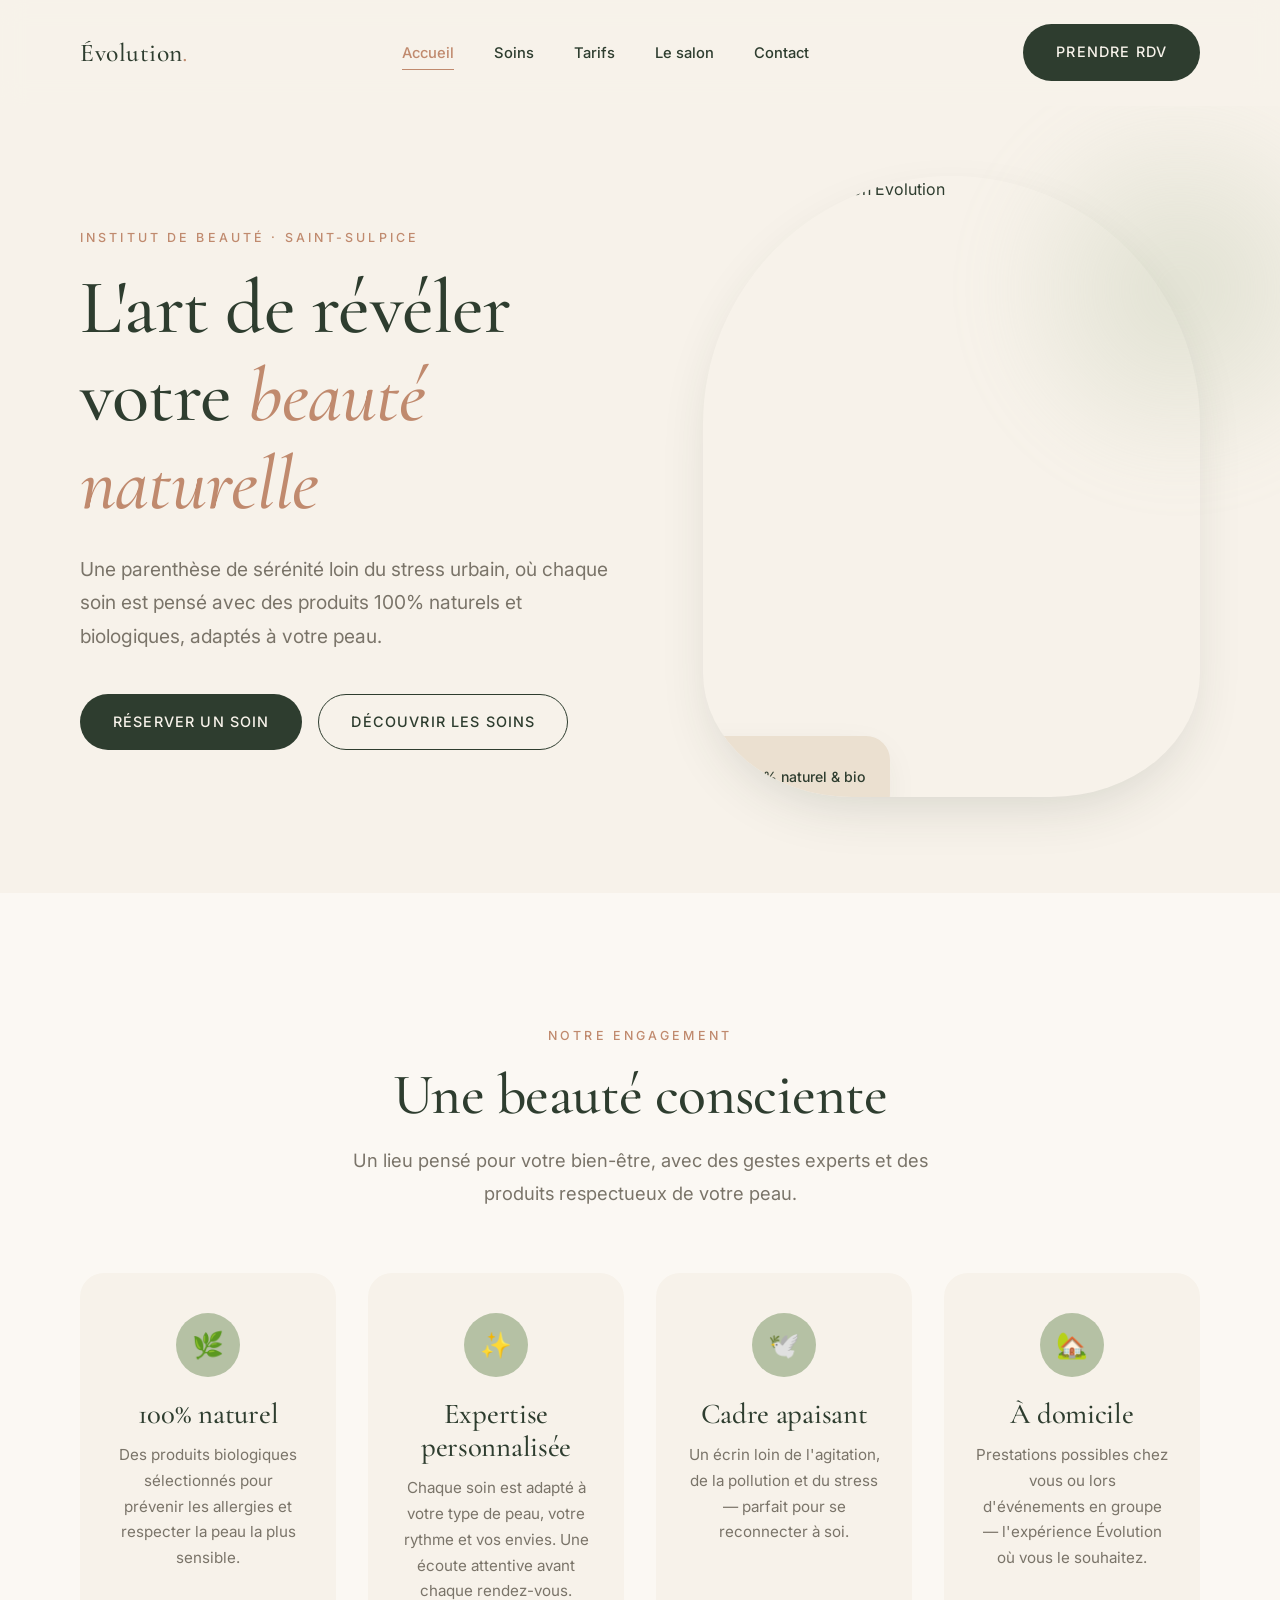
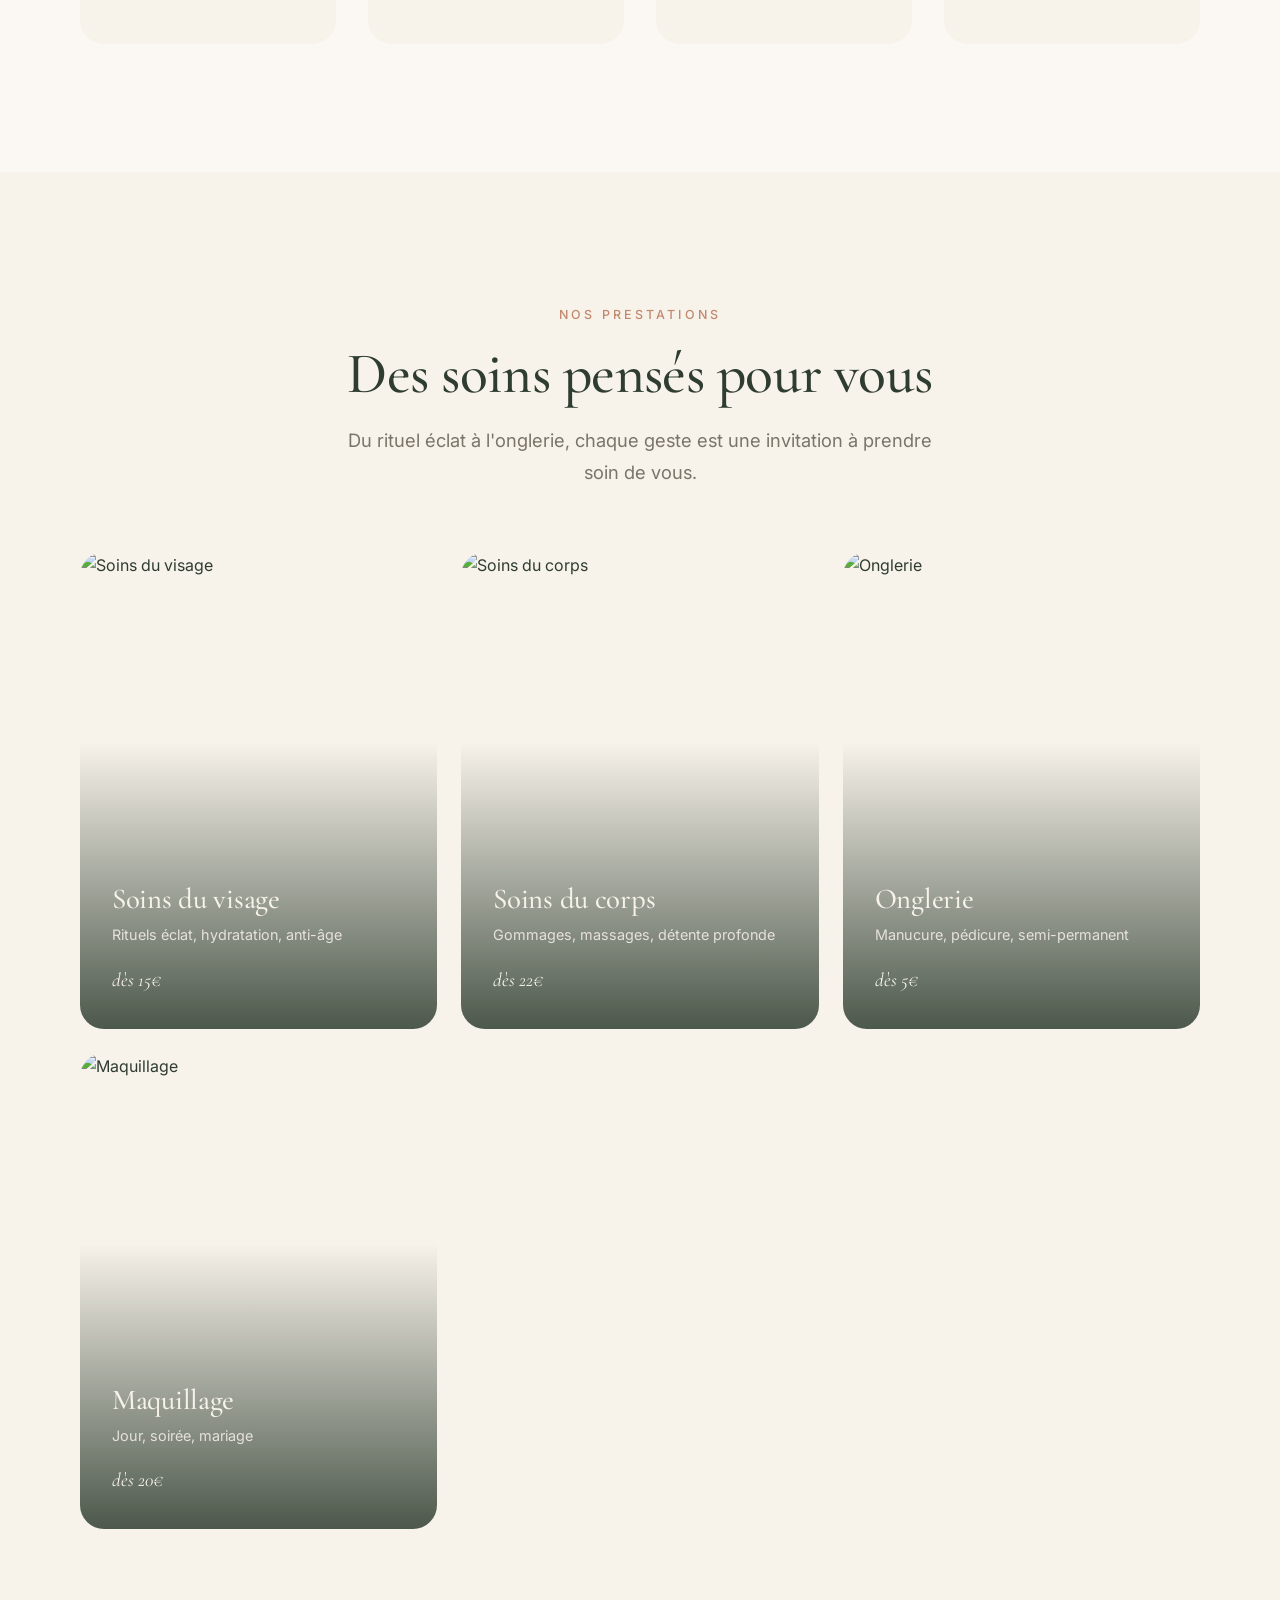
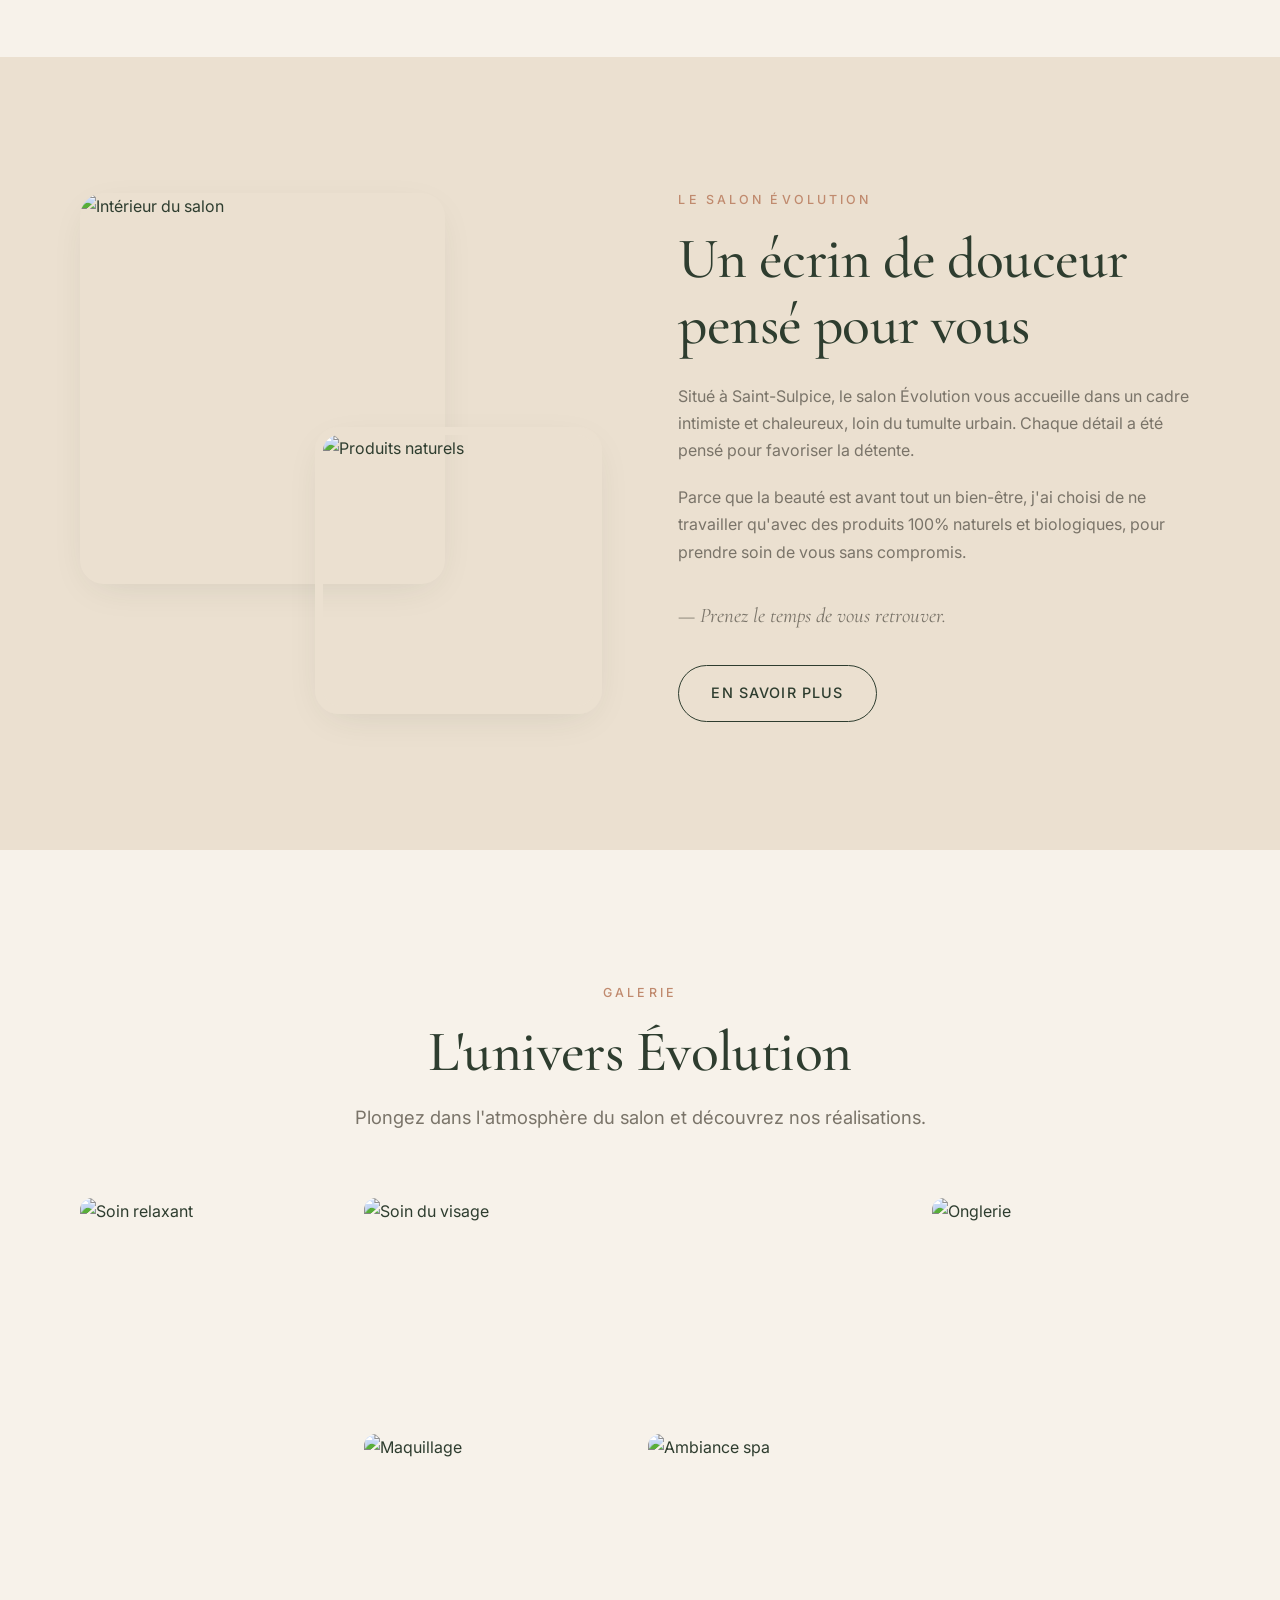
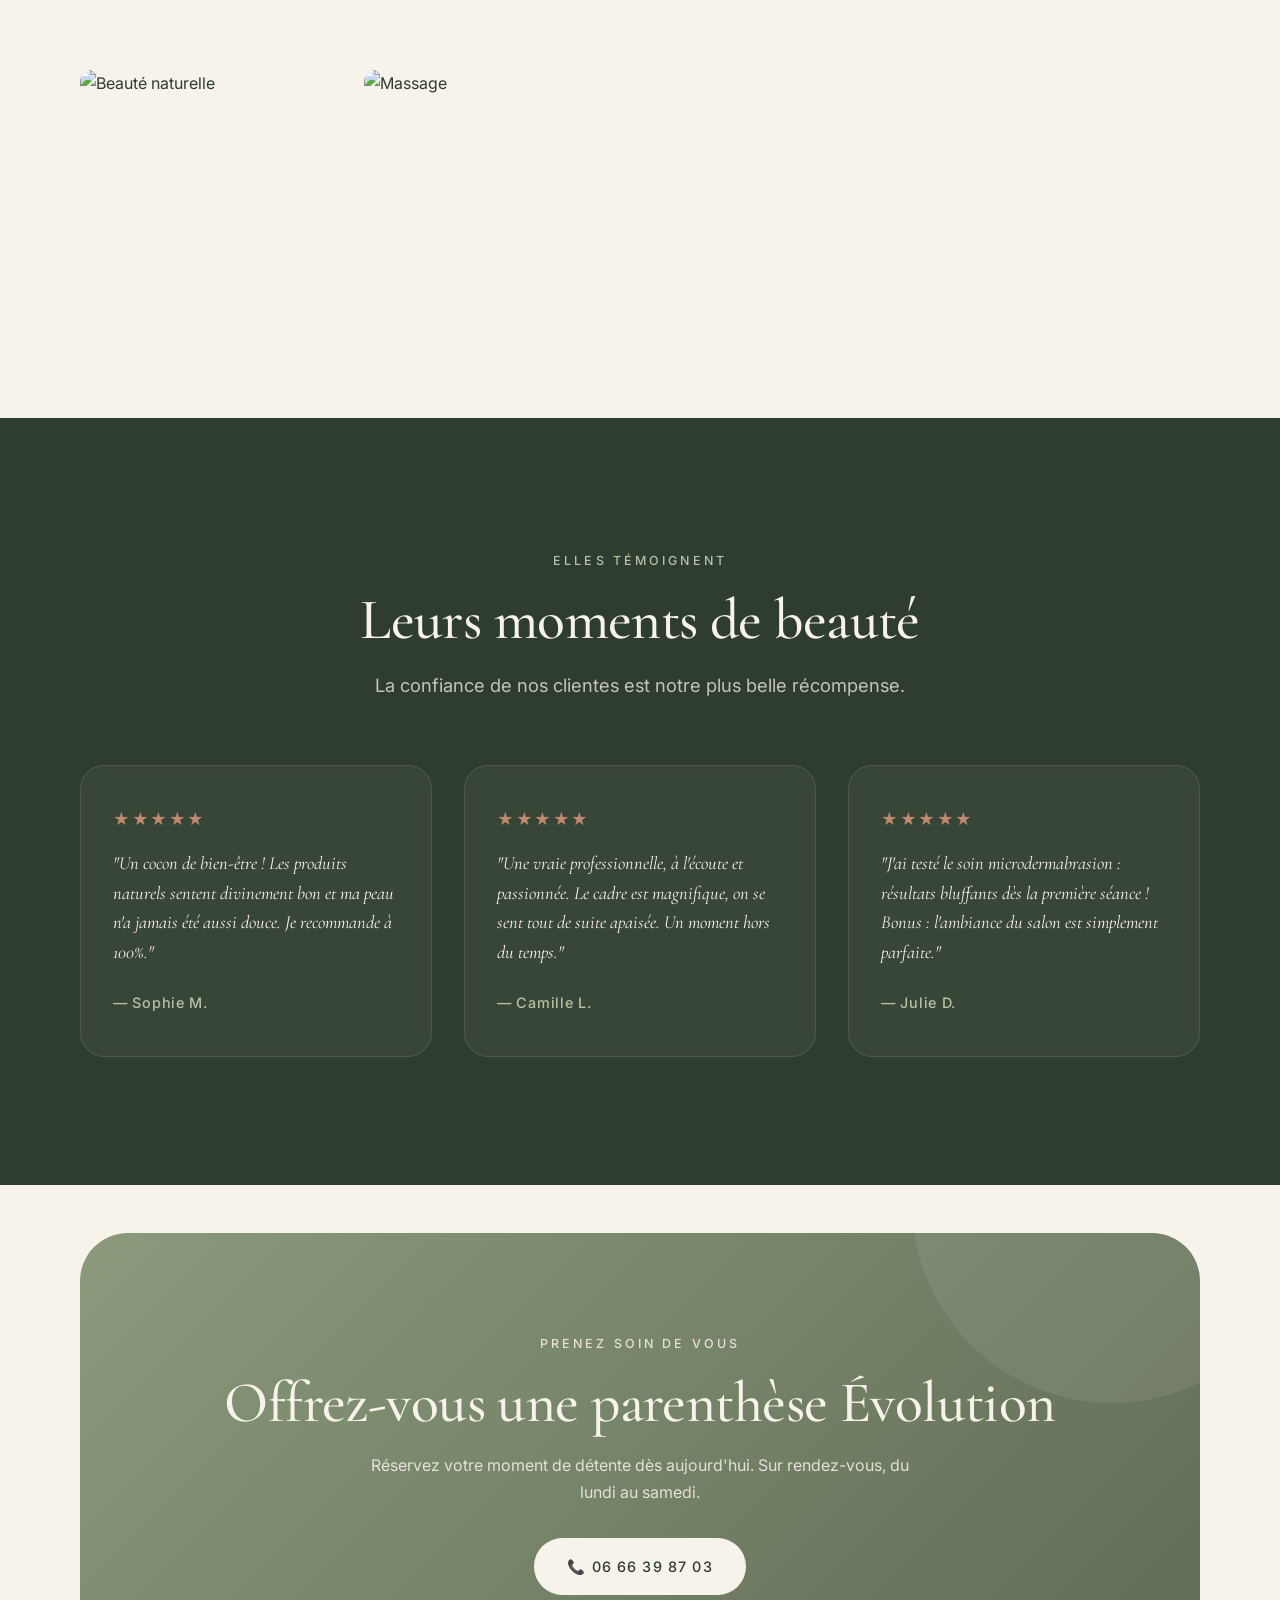
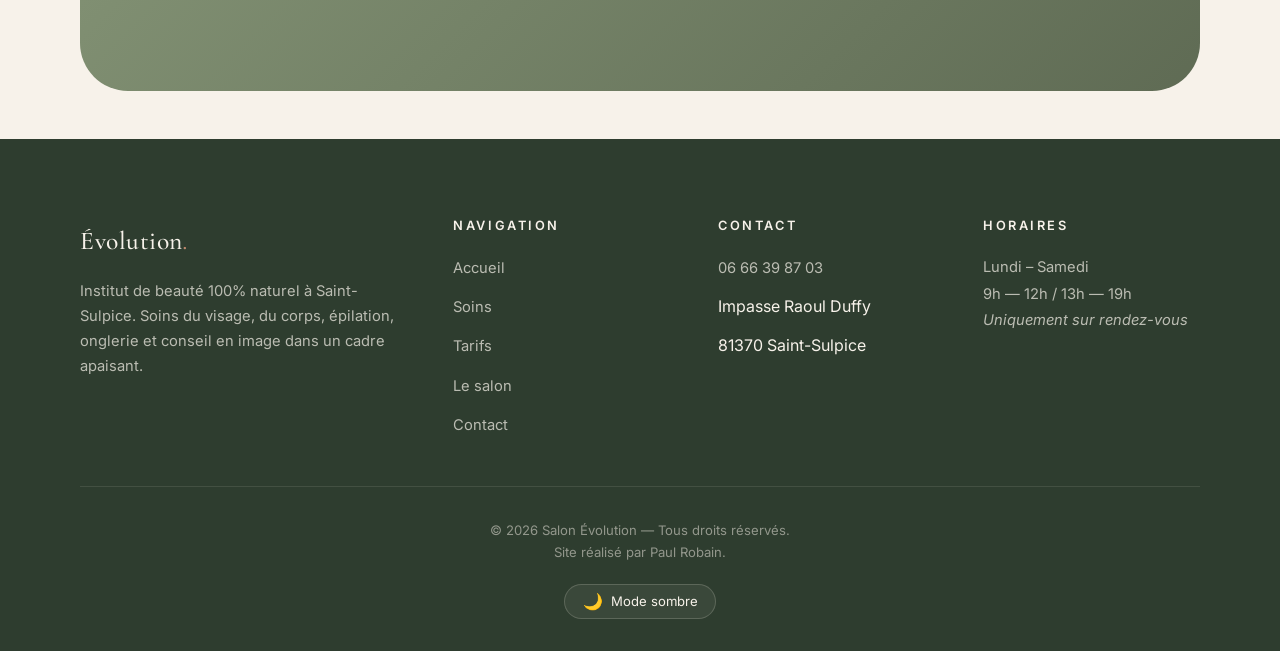
==== commit 88f0c6a0: "Add author credit to footer Credit link to paulrobain.fr added in the footer of every page." ====
--- a/index.html
+++ b/index.html
@@ -265,6 +265,8 @@
     <div class="footer-bottom">
       © <span id="year"></span> Salon Évolution — Tous droits réservés.
       <br />
+      Site réalisé par <a href="https://paulrobain.fr" target="_blank" rel="noopener">Paul Robain</a>.
+      <br />
       <button id="theme-toggle" class="theme-toggle" aria-label="Changer de thème">
         <span class="icon"></span>
         <span class="label-dark">Mode sombre</span>
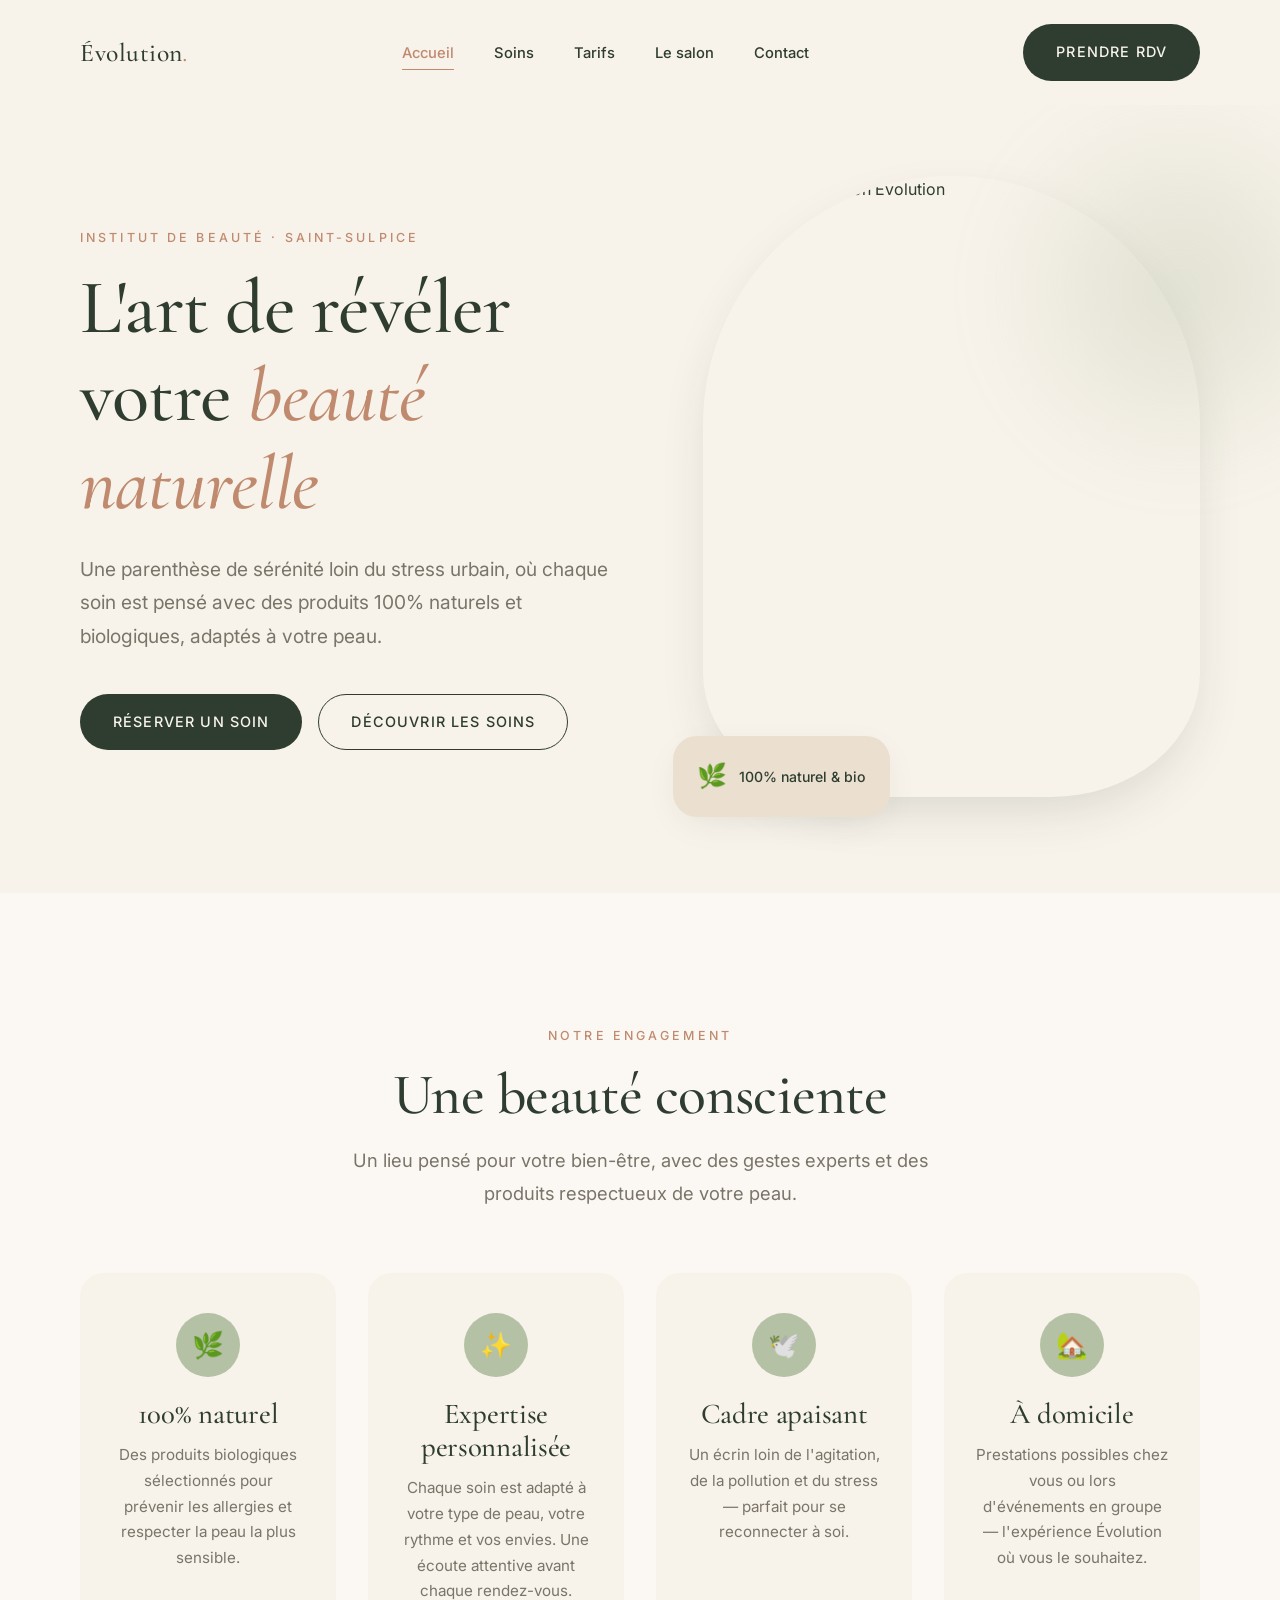
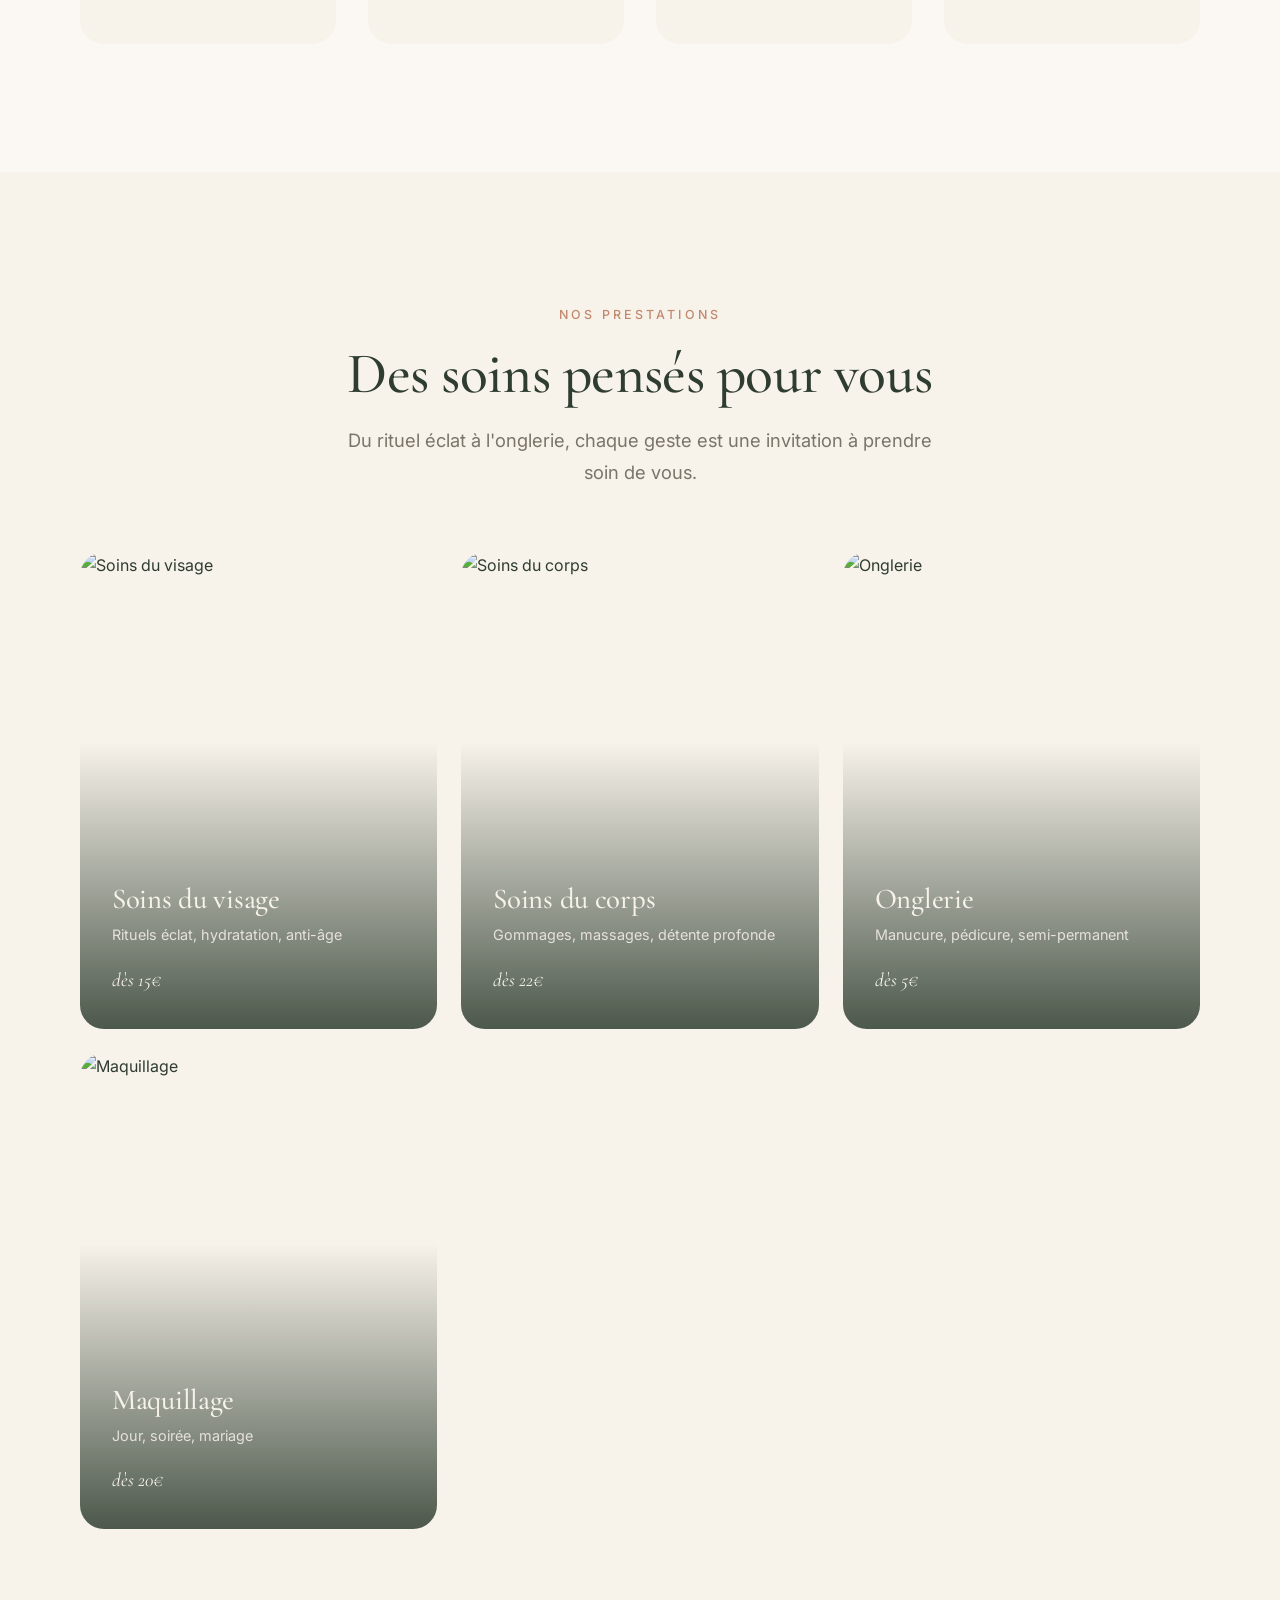
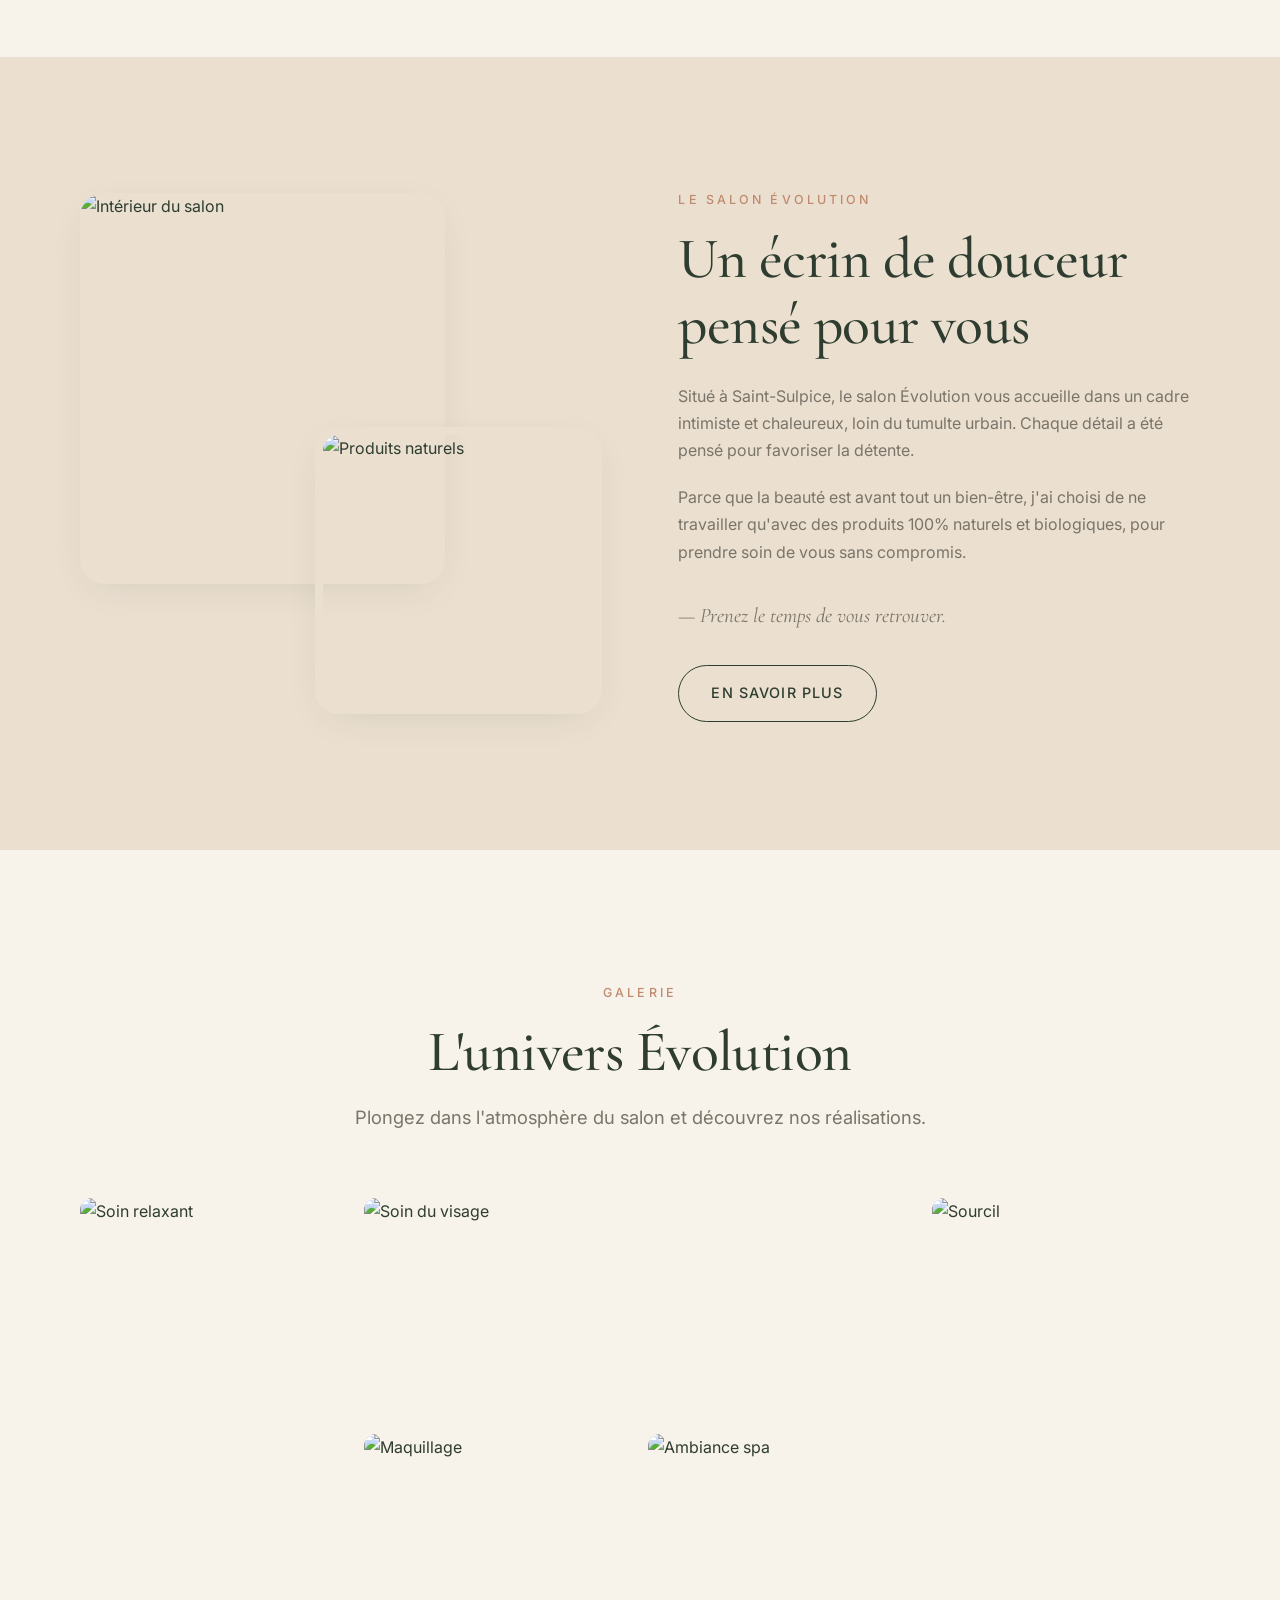
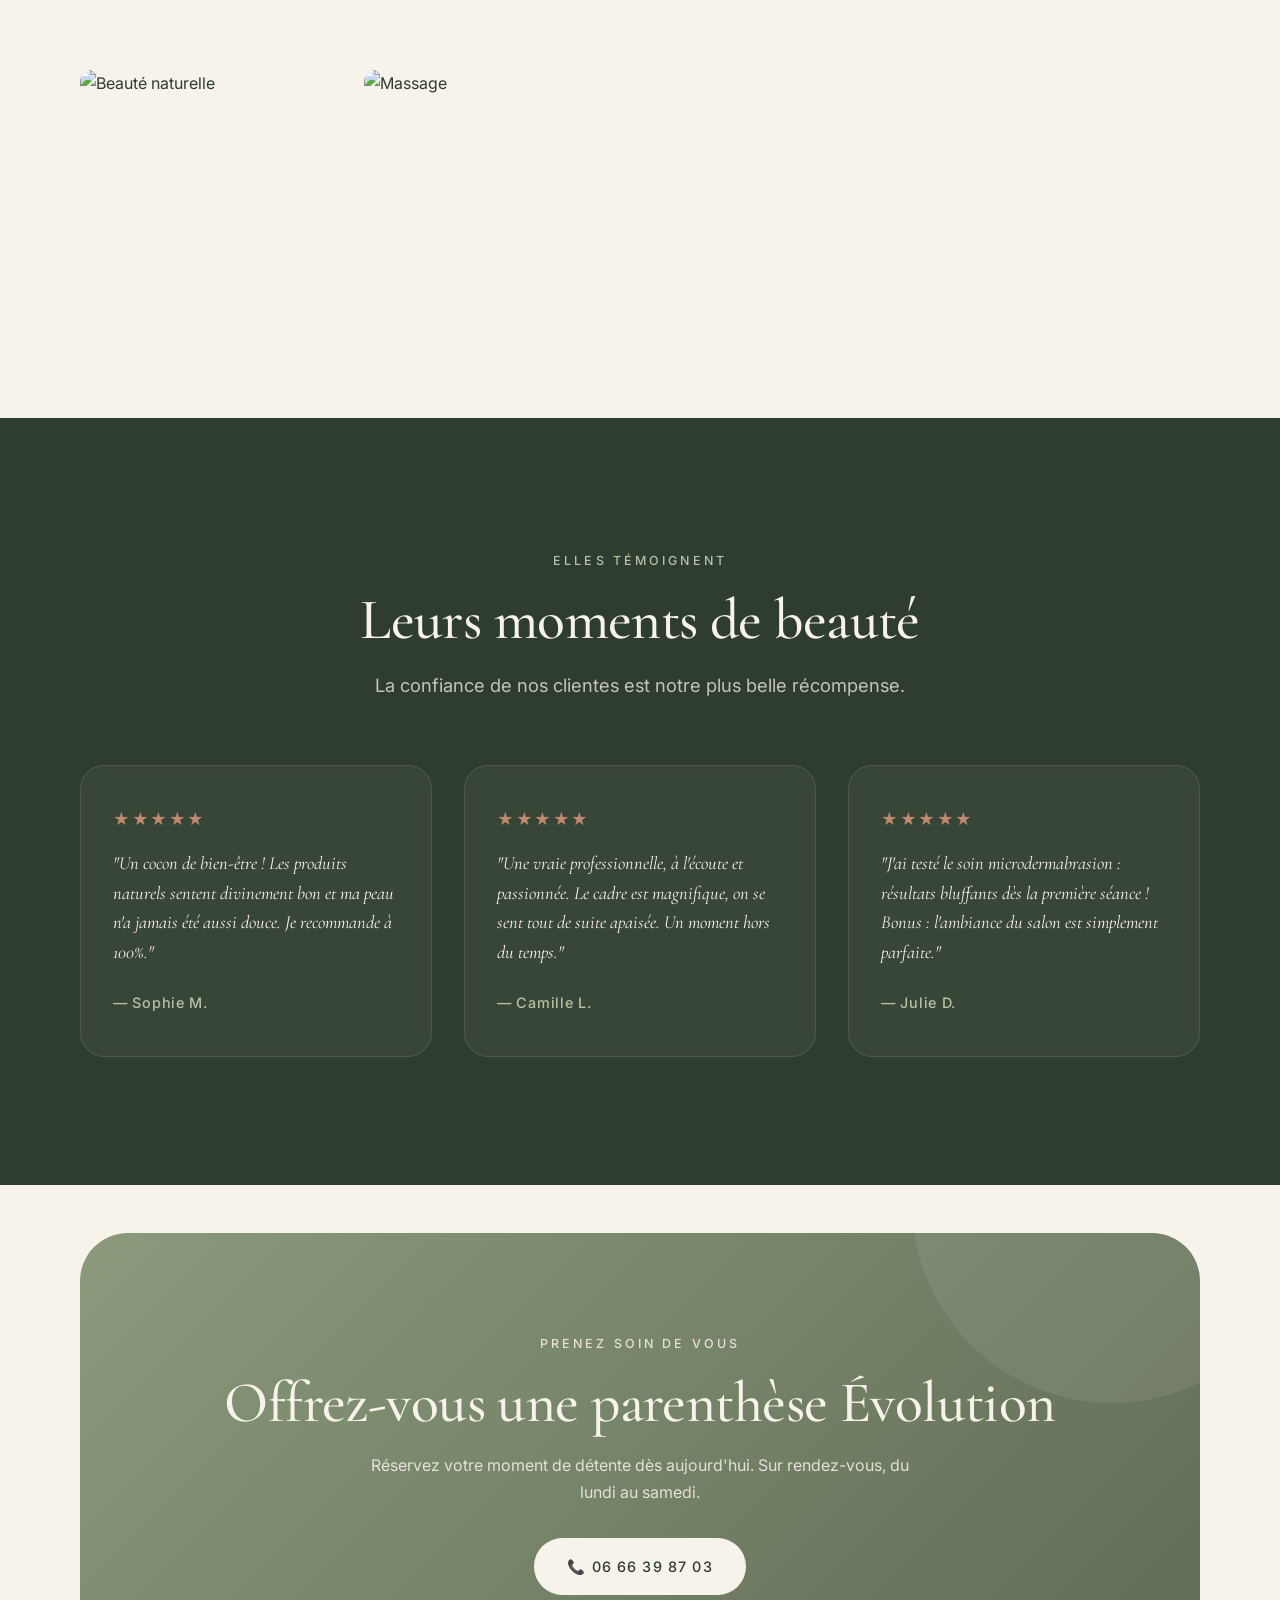
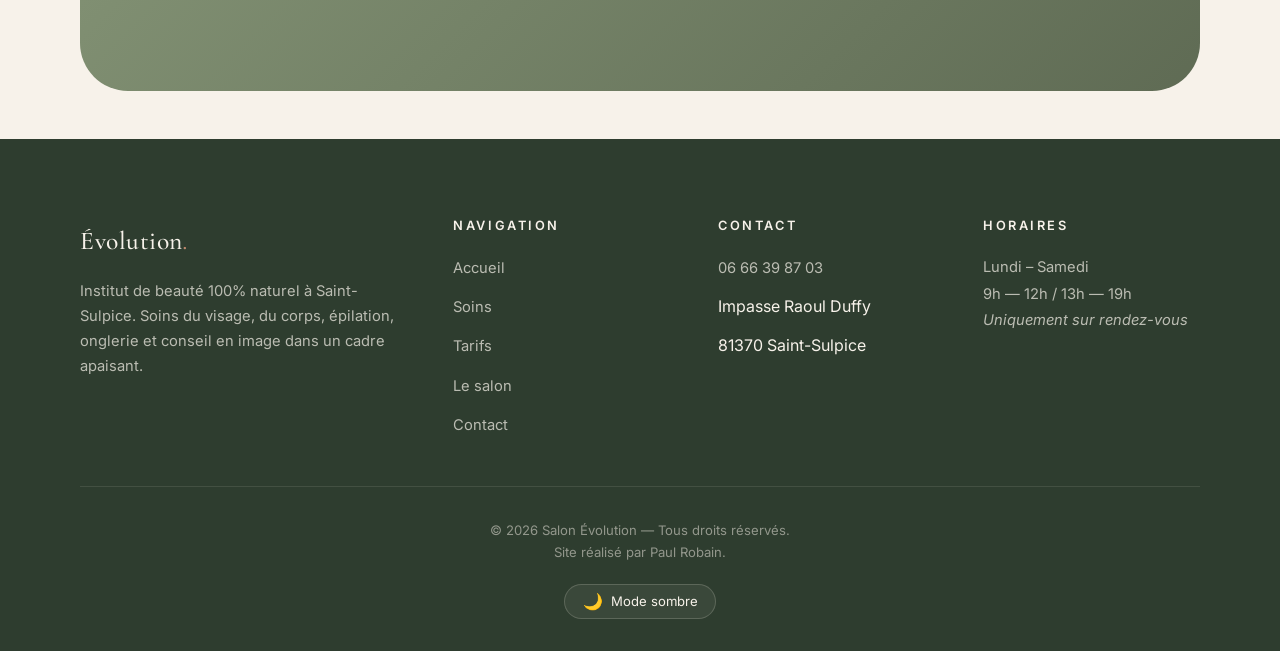
==== commit 4819f23f: "Updated photo content" ====
--- a/index.html
+++ b/index.html
@@ -173,7 +173,8 @@
         <img src="https://images.unsplash.com/photo-1560750588-73207b1ef5b8?auto=format&fit=crop&w=900&q=80" alt="Soin du visage" loading="lazy" />
       </div>
       <div class="gallery-item">
-        <img src="https://images.unsplash.com/photo-1519415387722-a1c3bbef716c?auto=format&fit=crop&w=500&q=80" alt="Onglerie" loading="lazy" />
+        <!--<img src="https://images.unsplash.com/photo-1519415387722-a1c3bbef716c?auto=format&fit=crop&w=500&q=80" alt="Onglerie" loading="lazy" />-->
+        <img src="https://images.unsplash.com/photo-1581003250898-36050e78fcd3?auto=format&fit=crop&w=500&q=80" alt="Sourcil" loading="lazy" />
       </div>
       <div class="gallery-item">
         <img src="https://images.unsplash.com/photo-1512290923902-8a9f81dc236c?auto=format&fit=crop&w=500&q=80" alt="Maquillage" loading="lazy" />
--- a/assets/css/styles.css
+++ b/assets/css/styles.css
@@ -179,11 +179,17 @@
   right: 0;
   z-index: 100;
   padding: 1.5rem 0;
+  transition: padding var(--transition), box-shadow var(--transition);
+  border-bottom: 1px solid transparent;
+}
+.navbar::before {
+  content: "";
+  position: absolute;
+  inset: 0;
   background: rgba(247, 242, 234, 0.85);
   backdrop-filter: blur(12px);
   -webkit-backdrop-filter: blur(12px);
-  transition: padding var(--transition), box-shadow var(--transition);
-  border-bottom: 1px solid transparent;
+  z-index: -1;
 }
 .navbar.scrolled {
   padding: 0.9rem 0;
@@ -301,14 +307,14 @@
 .hero-visual {
   position: relative;
   aspect-ratio: 4/5;
-  border-radius: 50% 50% 30% 30% / 40% 40% 20% 20%;
-  overflow: hidden;
-  box-shadow: var(--shadow-medium);
 }
 .hero-visual img {
   width: 100%;
   height: 100%;
   object-fit: cover;
+  border-radius: 50% 50% 30% 30% / 40% 40% 20% 20%;
+  box-shadow: var(--shadow-medium);
+  display: block;
 }
 
 .hero-badge {
@@ -712,6 +718,13 @@
 .cta-banner .btn {
   background: var(--cream);
   color: var(--forest);
+  display: flex;
+  width: fit-content;
+  max-width: 100%;
+  margin-left: auto;
+  margin-right: auto;
+  justify-content: center;
+  position: relative;
 }
 .cta-banner .btn:hover {
   background: var(--terracotta);
@@ -952,6 +965,12 @@
   .gallery-item.wide, .gallery-item.tall { grid-column: auto; grid-row: auto; }
   .hero-badge { left: 0; bottom: -30px; font-size: 0.8rem; padding: 1rem; }
   .fab { padding: 0.85rem 1.25rem; font-size: 0.75rem; }
+  .cta-banner .btn {
+    white-space: normal;
+    text-align: center;
+    padding: 0.85rem 1.5rem;
+    letter-spacing: 0.06em;
+  }
 }
 
 /* =========================================================
@@ -1085,8 +1104,10 @@
 :root[data-theme="dark"] h4 { color: var(--forest); }
 
 :root[data-theme="dark"] .navbar {
+  border-bottom-color: transparent;
+}
+:root[data-theme="dark"] .navbar::before {
   background: rgba(26, 33, 29, 0.82);
-  border-bottom-color: transparent;
 }
 :root[data-theme="dark"] .navbar.scrolled {
   border-bottom-color: rgba(168, 184, 148, 0.15);
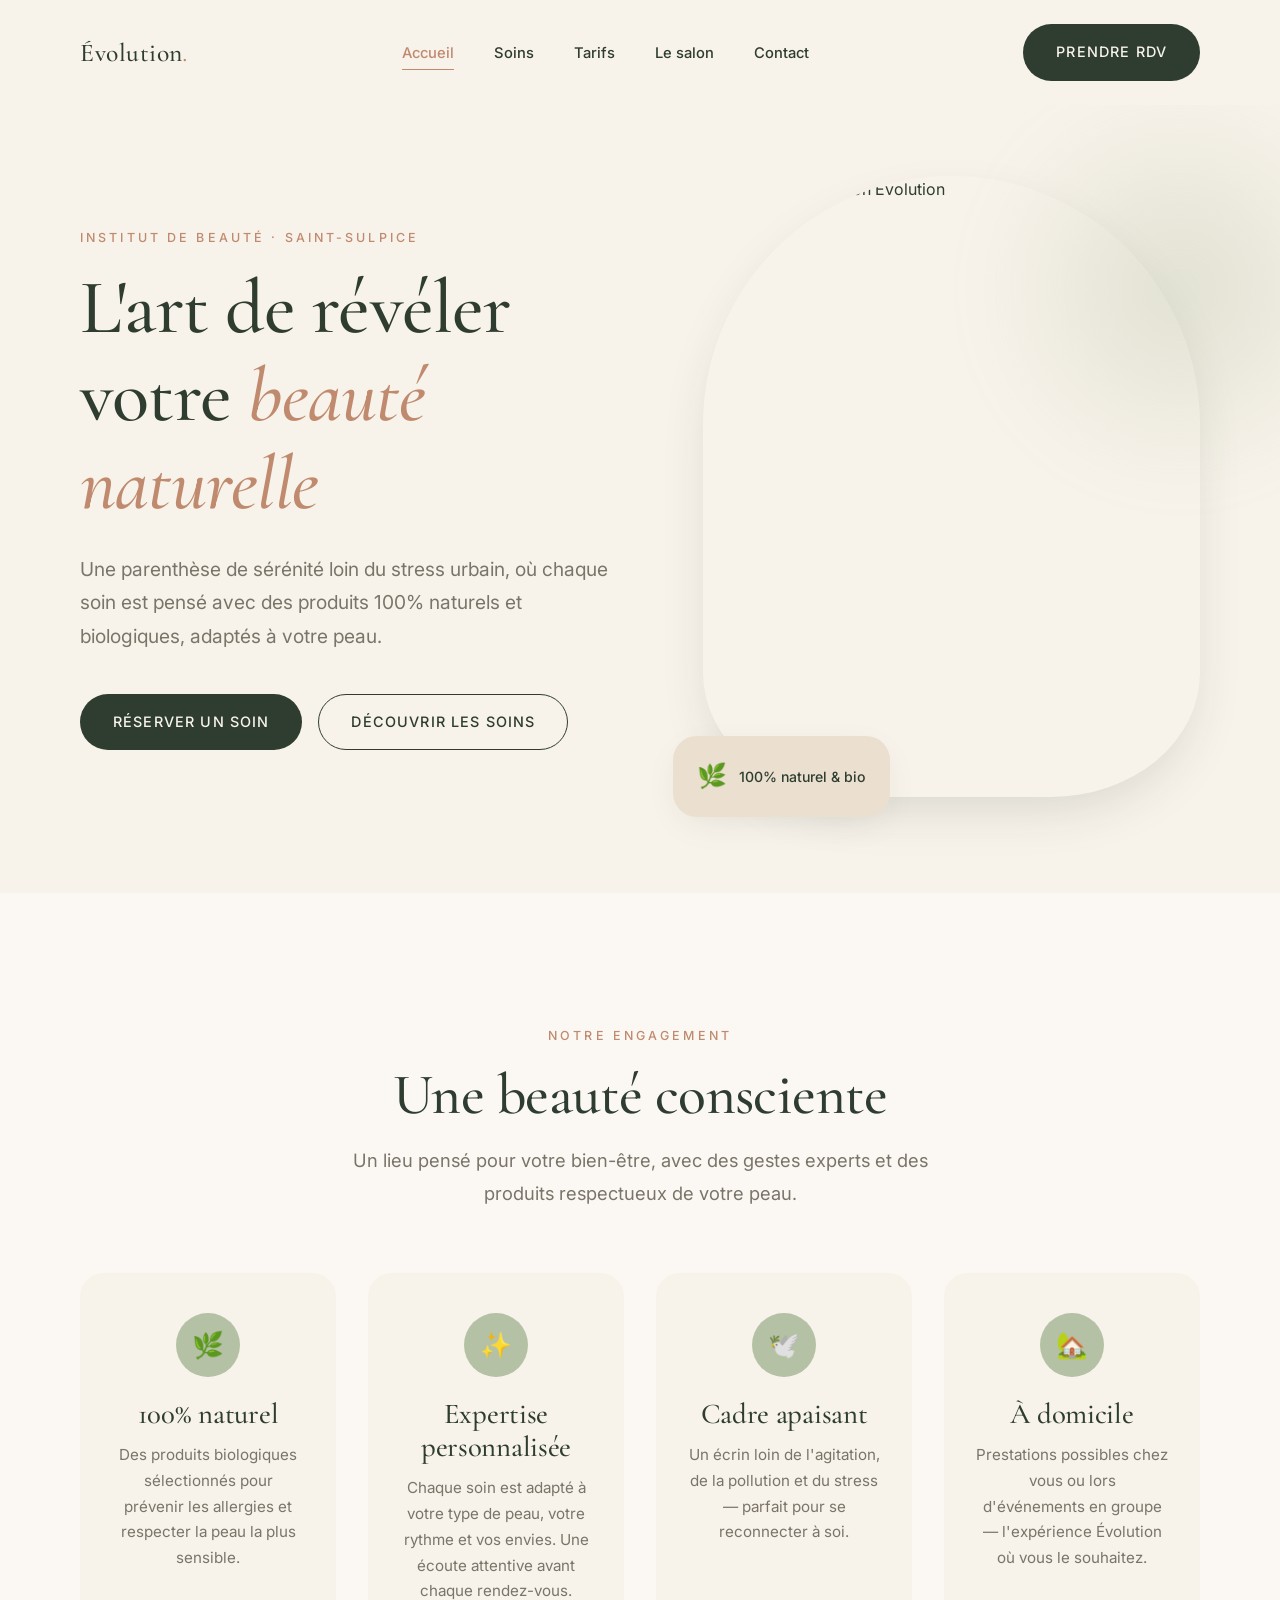
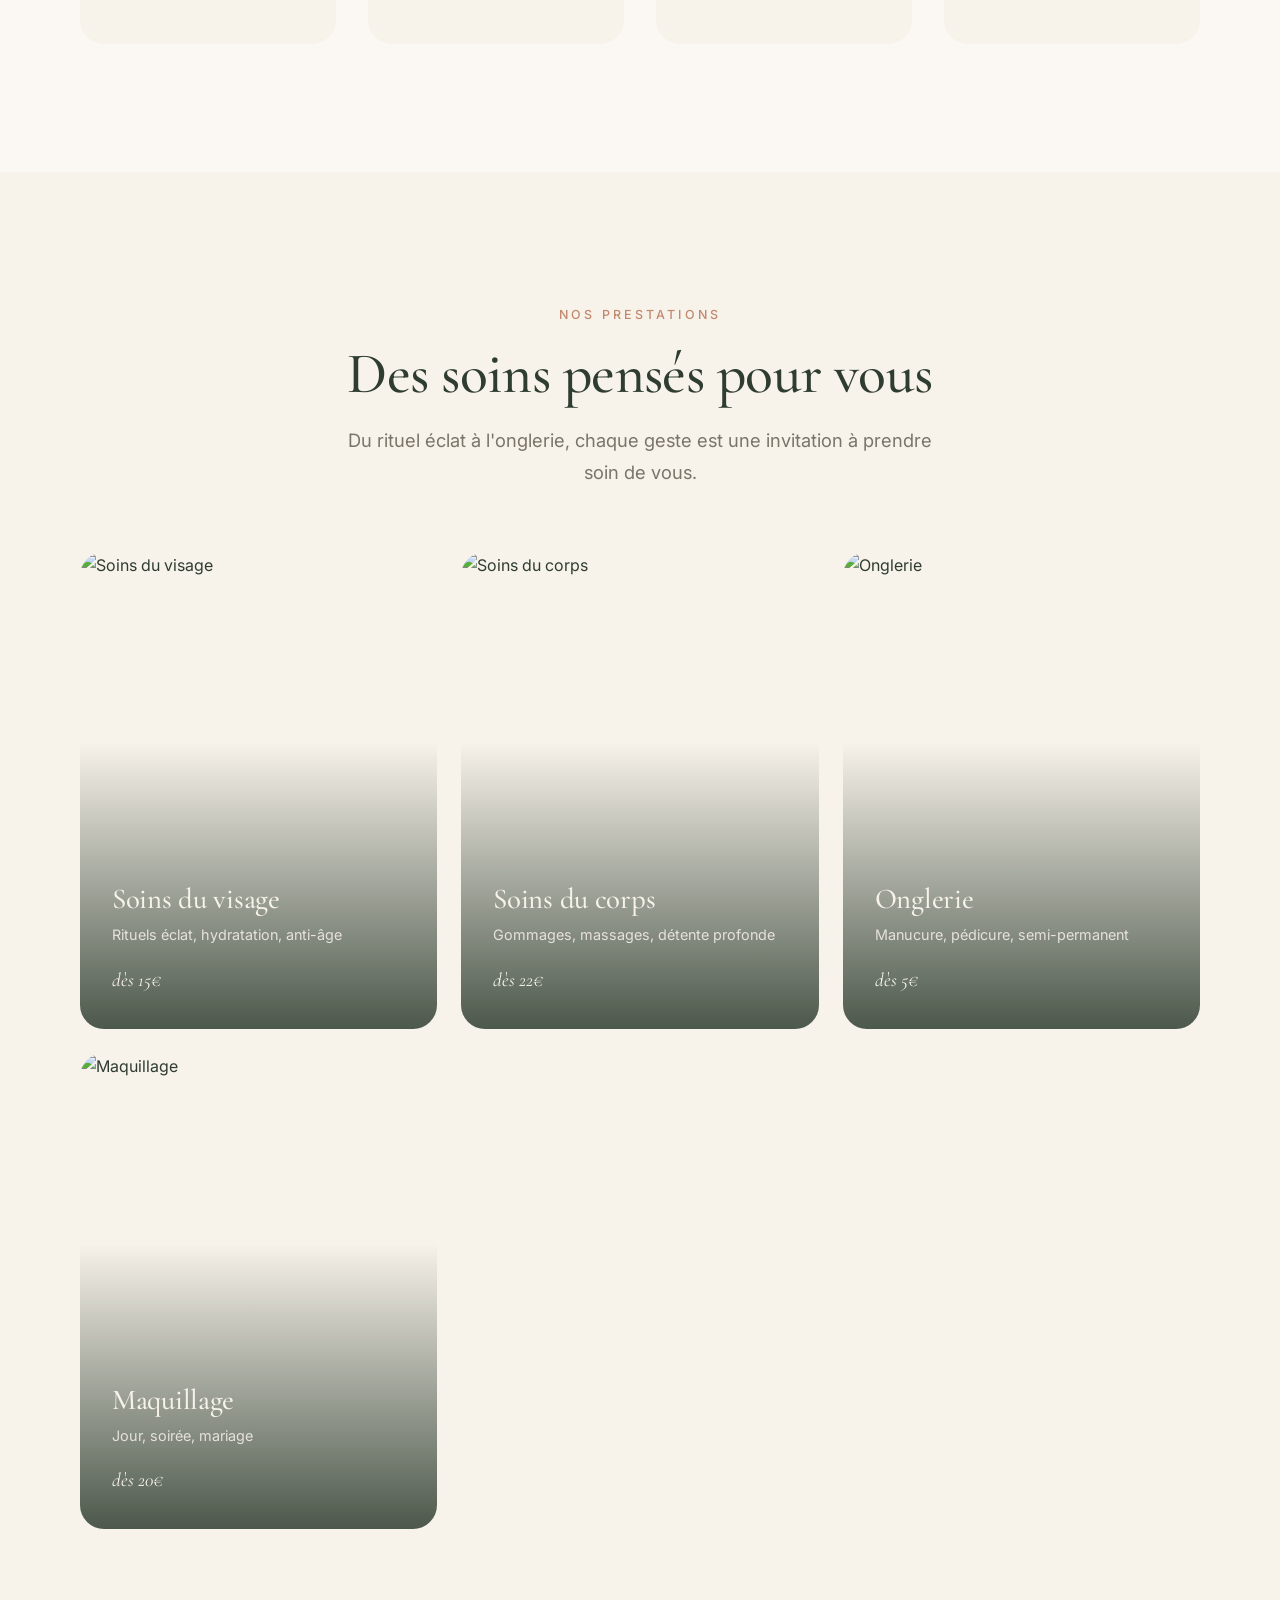
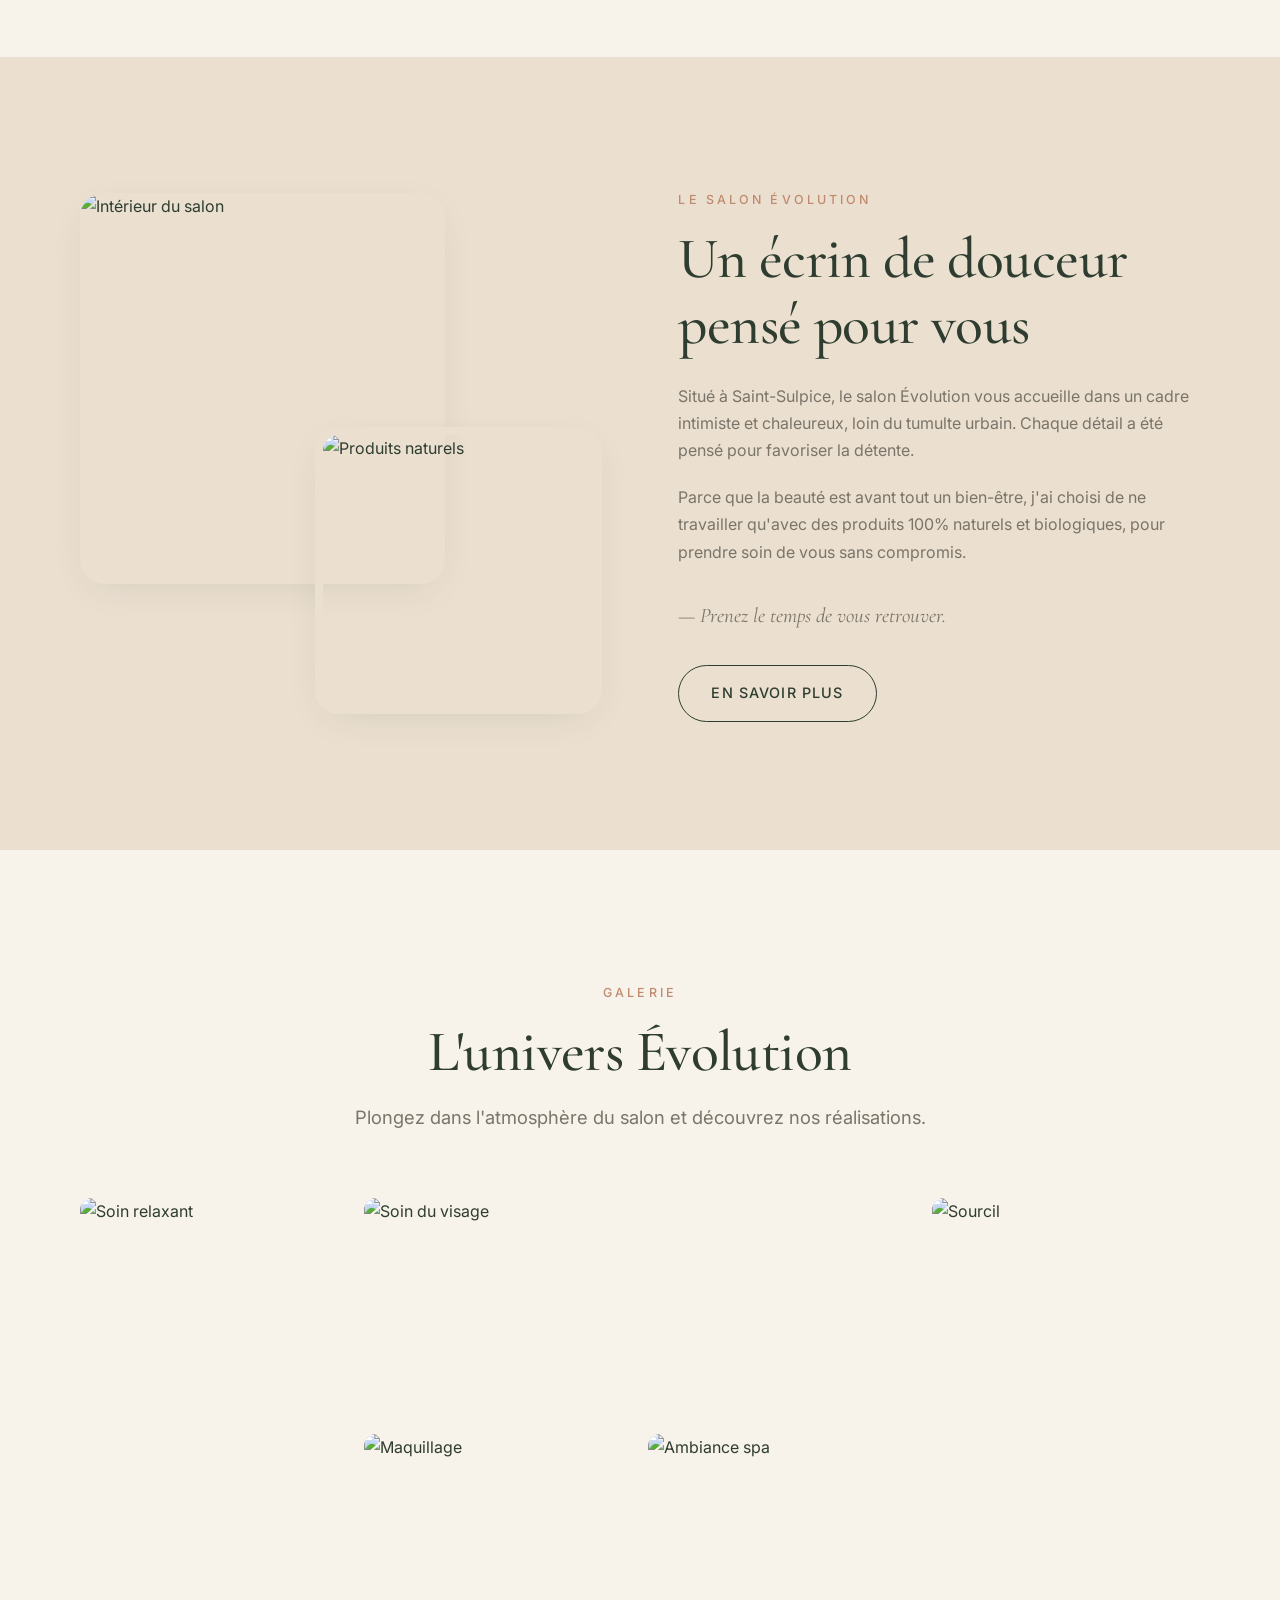
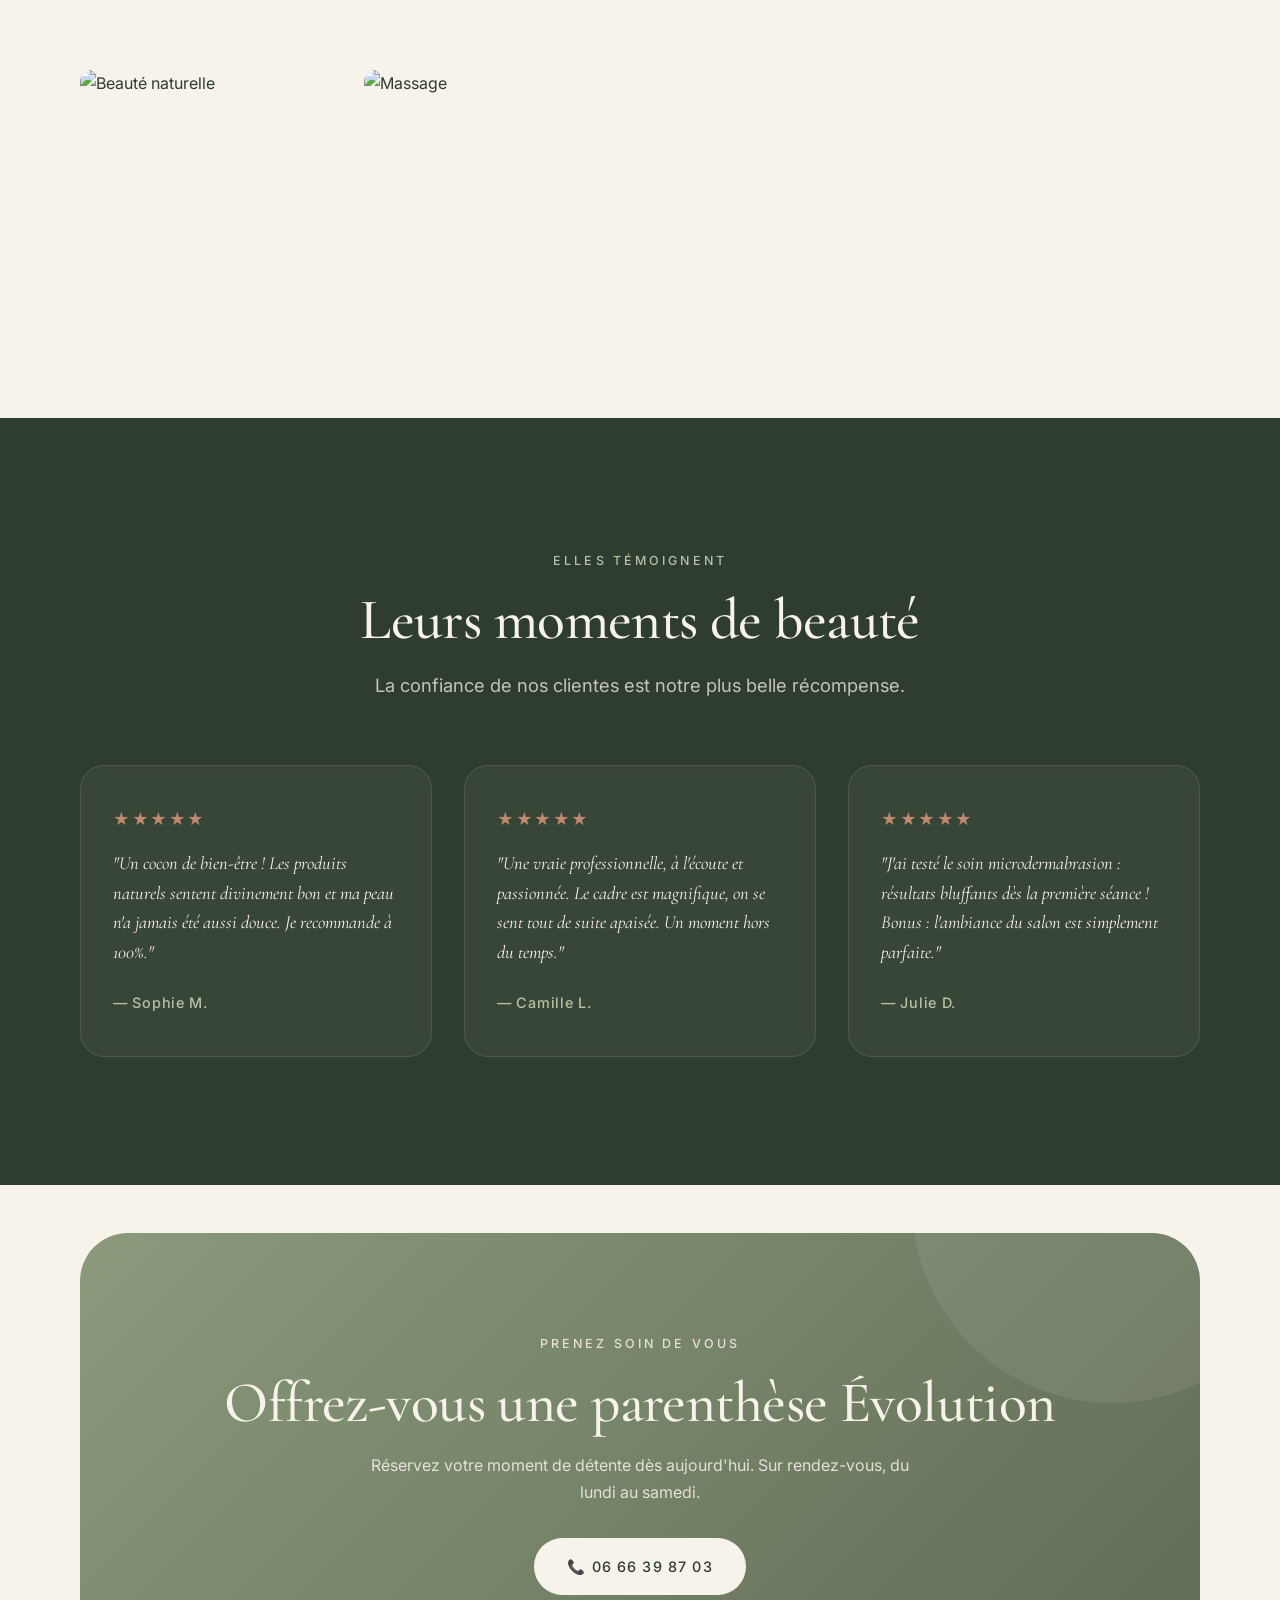
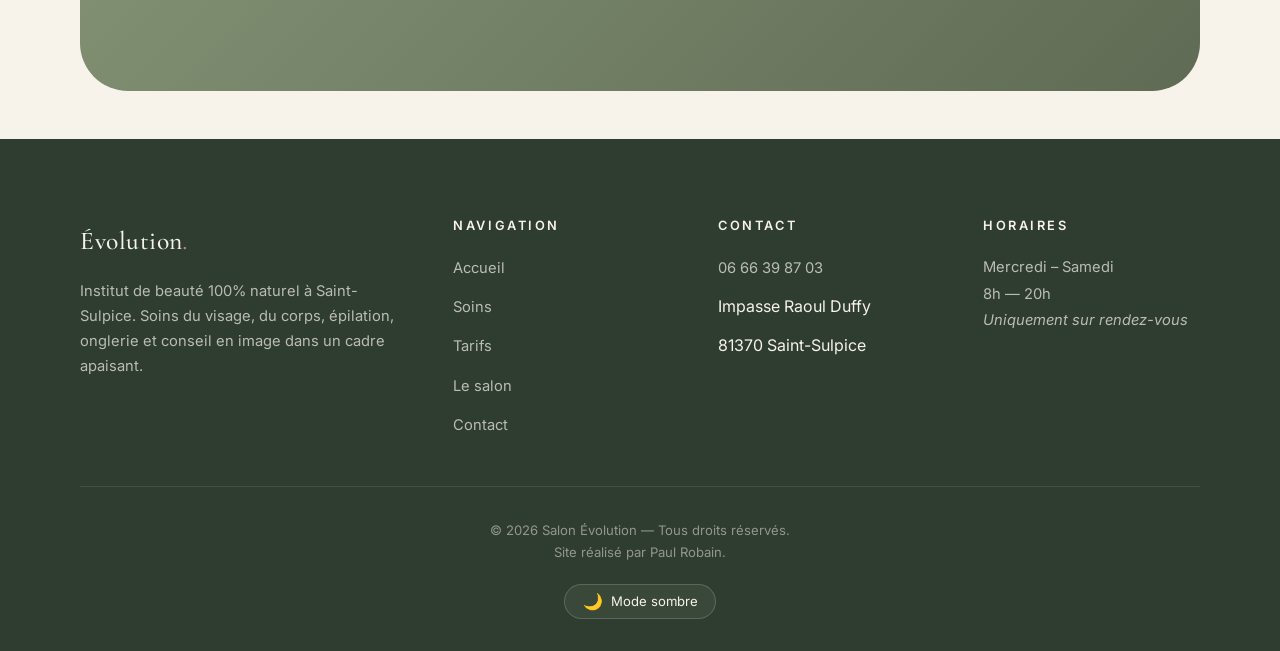
==== commit 27a50499: "Hours udpate" ====
--- a/index.html
+++ b/index.html
@@ -173,7 +173,6 @@
         <img src="https://images.unsplash.com/photo-1560750588-73207b1ef5b8?auto=format&fit=crop&w=900&q=80" alt="Soin du visage" loading="lazy" />
       </div>
       <div class="gallery-item">
-        <!--<img src="https://images.unsplash.com/photo-1519415387722-a1c3bbef716c?auto=format&fit=crop&w=500&q=80" alt="Onglerie" loading="lazy" />-->
         <img src="https://images.unsplash.com/photo-1581003250898-36050e78fcd3?auto=format&fit=crop&w=500&q=80" alt="Sourcil" loading="lazy" />
       </div>
       <div class="gallery-item">
@@ -260,7 +259,7 @@
       </div>
       <div class="footer-hours">
         <h4>Horaires</h4>
-        <p>Lundi – Samedi<br />9h — 12h / 13h — 19h<br /><em>Uniquement sur rendez-vous</em></p>
+        <p>Mercredi – Samedi<br />8h — 20h<br /><em>Uniquement sur rendez-vous</em></p>
       </div>
     </div>
     <div class="footer-bottom">
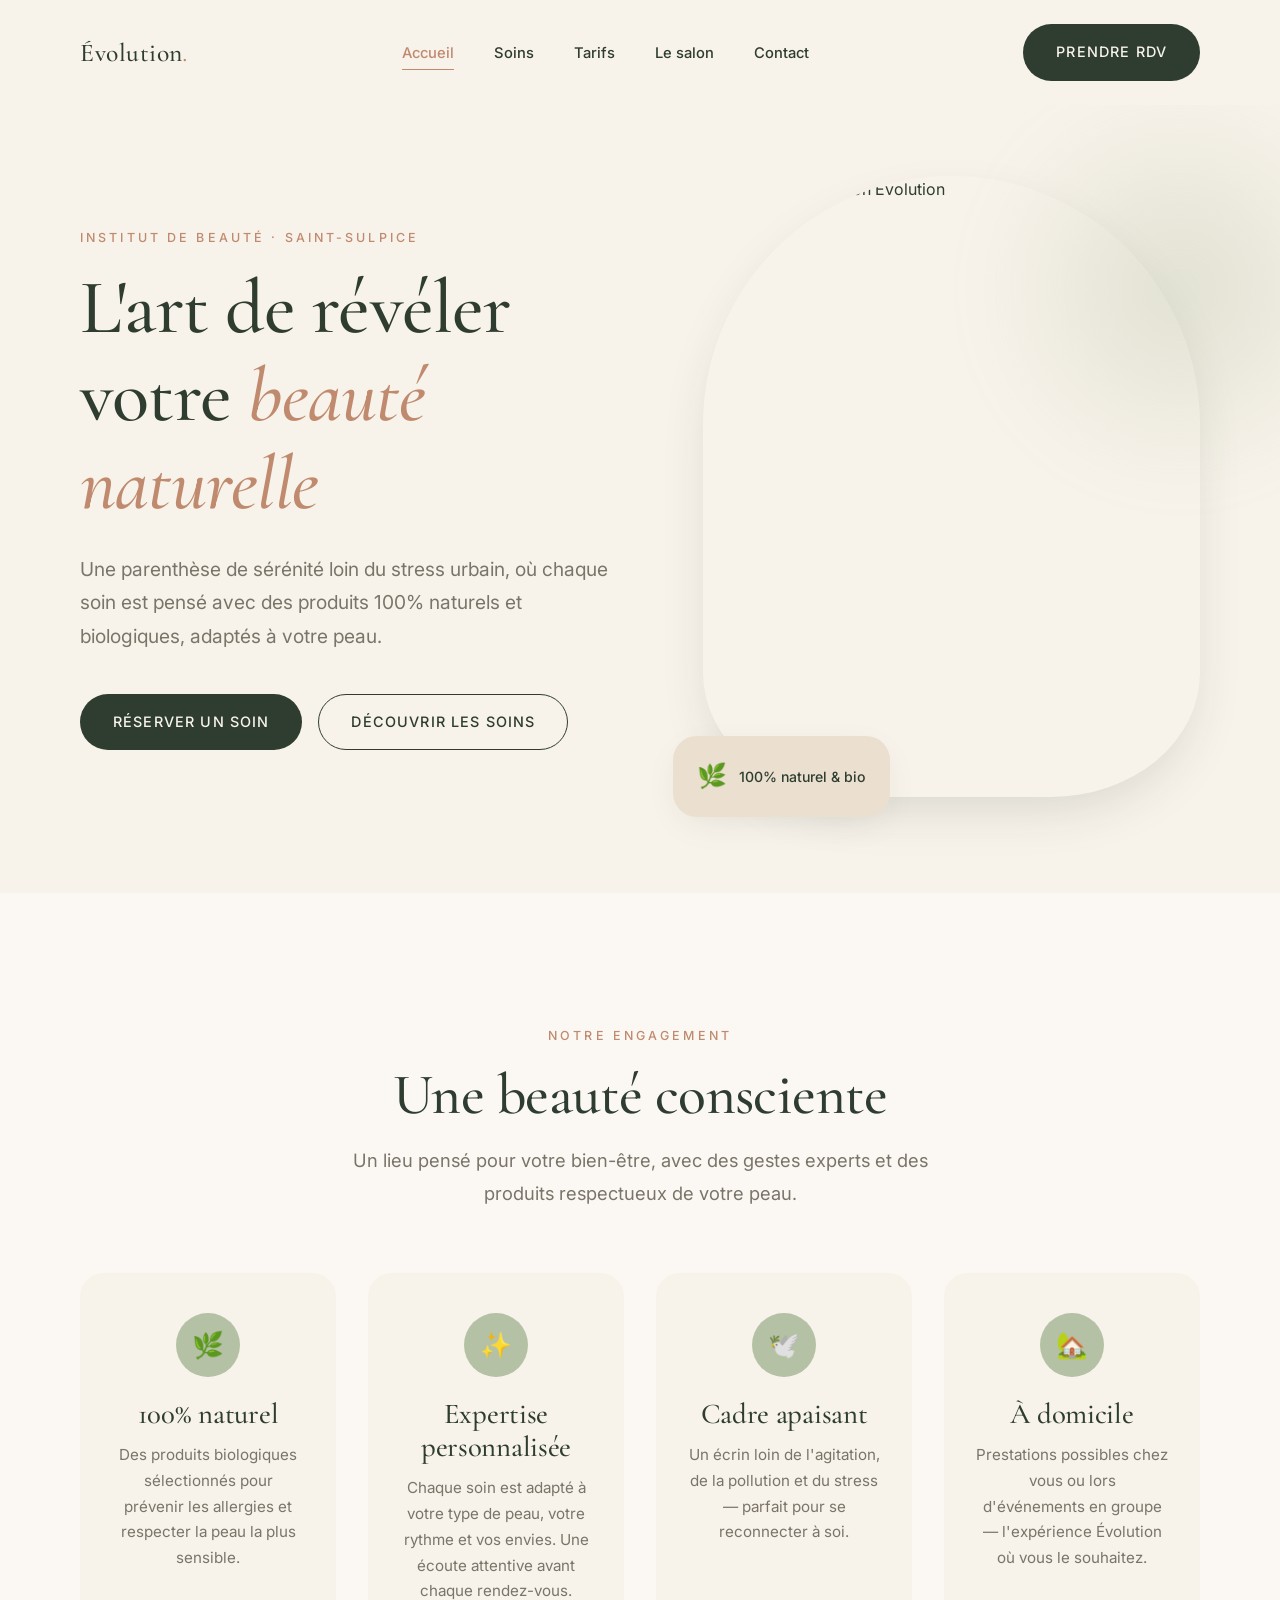
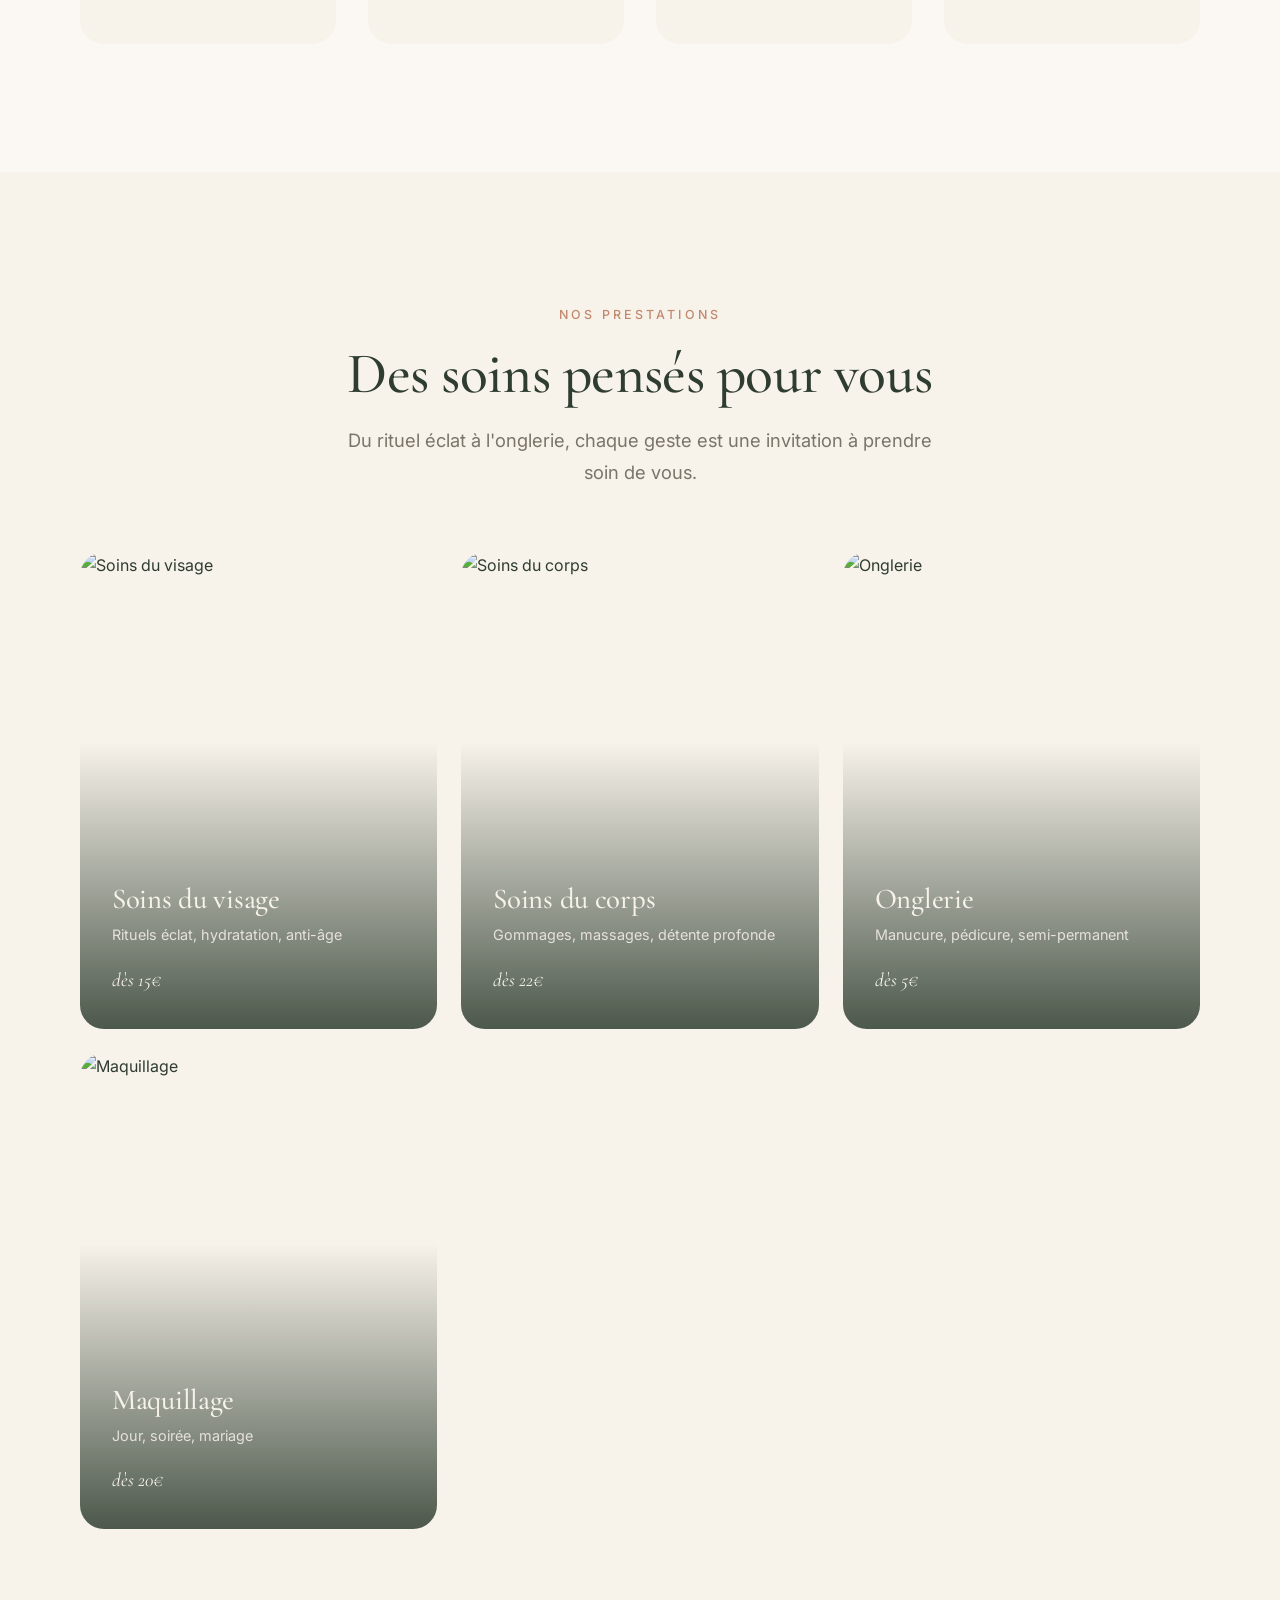
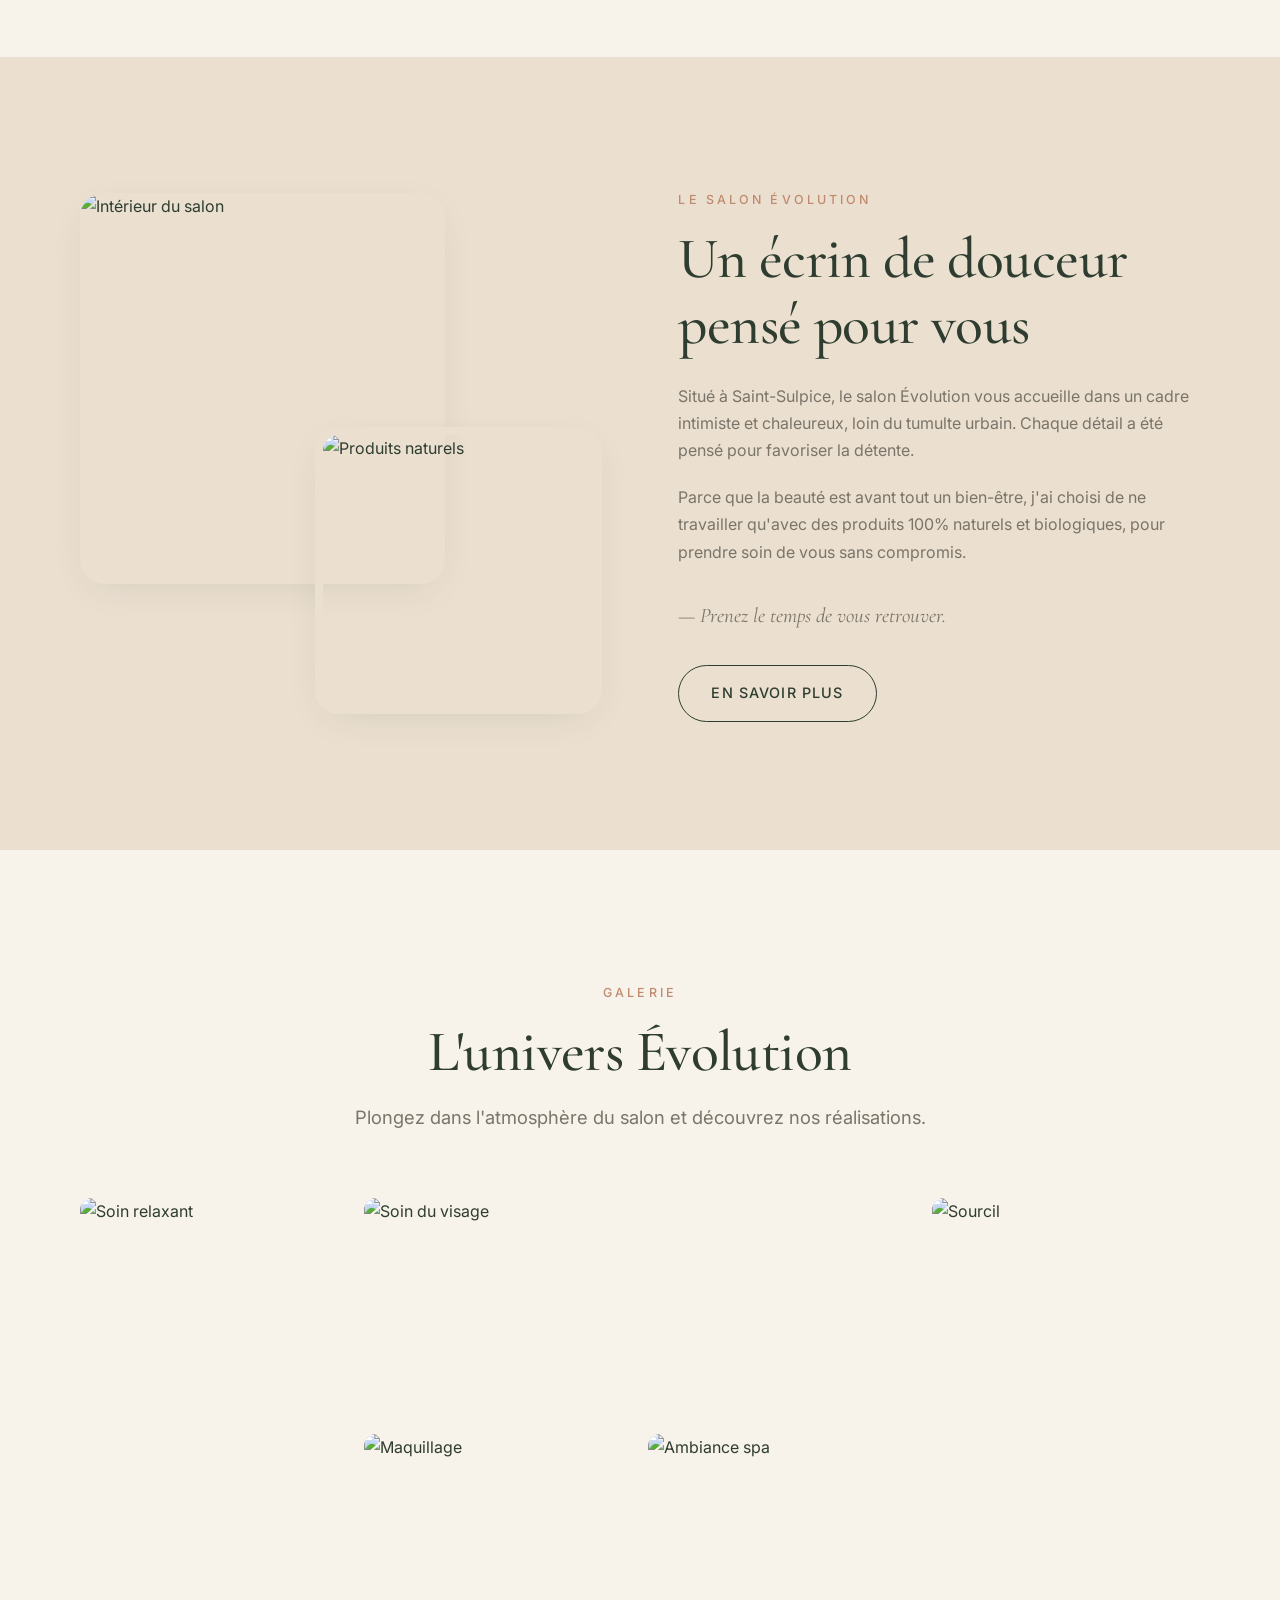
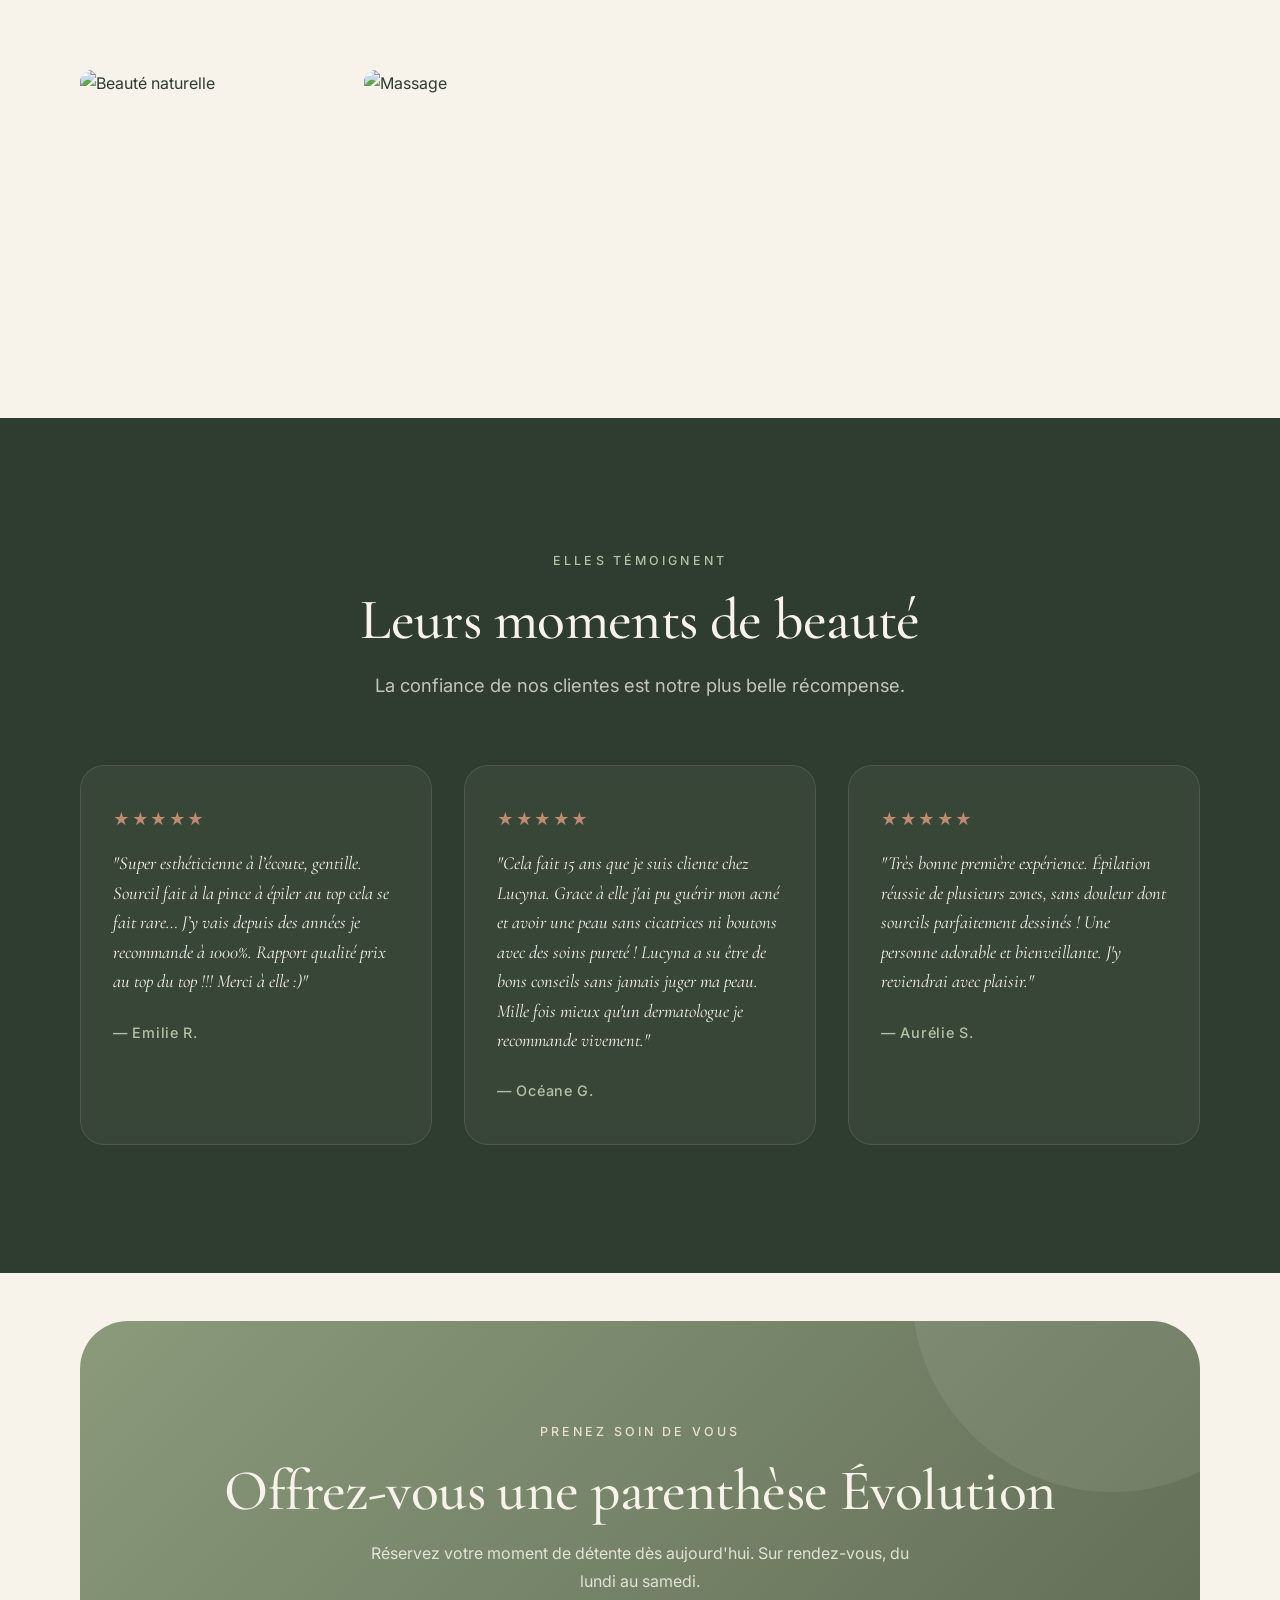
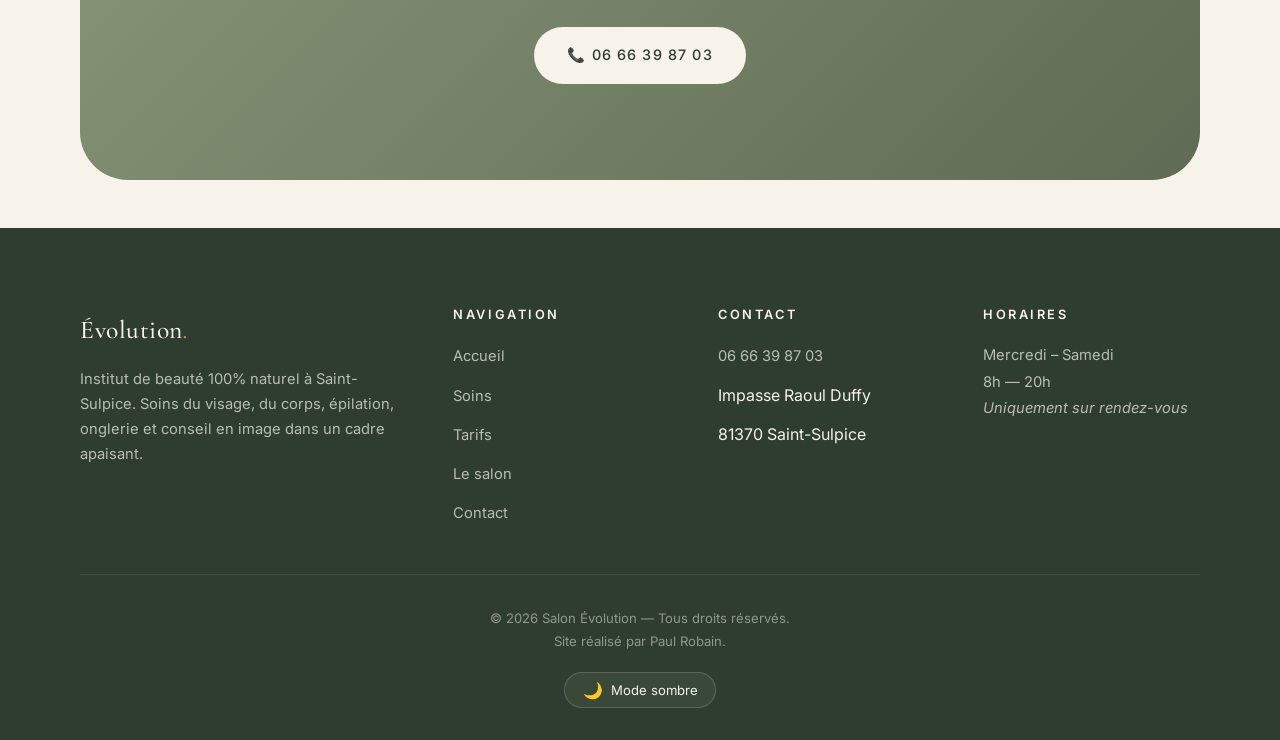
==== commit ec2d97b0: "Updated reviews" ====
--- a/index.html
+++ b/index.html
@@ -202,18 +202,18 @@
     <div class="testimonials-grid">
       <div class="testimonial-card reveal">
         <div class="stars">★★★★★</div>
-        <p>"Un cocon de bien-être ! Les produits naturels sentent divinement bon et ma peau n'a jamais été aussi douce. Je recommande à 100%."</p>
-        <div class="testimonial-author">— Sophie M.</div>
+        <p>"Super esthéticienne à l’écoute, gentille. Sourcil fait à la pince à épiler au top cela se fait rare… J’y vais depuis des années je recommande à 1000%. Rapport qualité prix au top du top !!! Merci à elle :)"</p>
+        <div class="testimonial-author">— Emilie R.</div>
       </div>
       <div class="testimonial-card reveal">
         <div class="stars">★★★★★</div>
-        <p>"Une vraie professionnelle, à l'écoute et passionnée. Le cadre est magnifique, on se sent tout de suite apaisée. Un moment hors du temps."</p>
-        <div class="testimonial-author">— Camille L.</div>
+        <p>"Cela fait 15 ans que je suis cliente chez Lucyna. Grace à elle j'ai pu guérir mon acné et avoir une peau sans cicatrices ni boutons avec des soins pureté ! Lucyna a su être de bons conseils sans jamais juger ma peau. Mille fois mieux qu'un dermatologue je recommande vivement."</p>
+        <div class="testimonial-author">— Océane G.</div>
       </div>
       <div class="testimonial-card reveal">
         <div class="stars">★★★★★</div>
-        <p>"J'ai testé le soin microdermabrasion : résultats bluffants dès la première séance ! Bonus : l'ambiance du salon est simplement parfaite."</p>
-        <div class="testimonial-author">— Julie D.</div>
+        <p>"Très bonne première expérience. Épilation réussie de plusieurs zones, sans douleur dont sourcils parfaitement dessinés ! Une personne adorable et bienveillante. J'y reviendrai avec plaisir."</p>
+        <div class="testimonial-author">— Aurélie S.</div>
       </div>
     </div>
   </div>
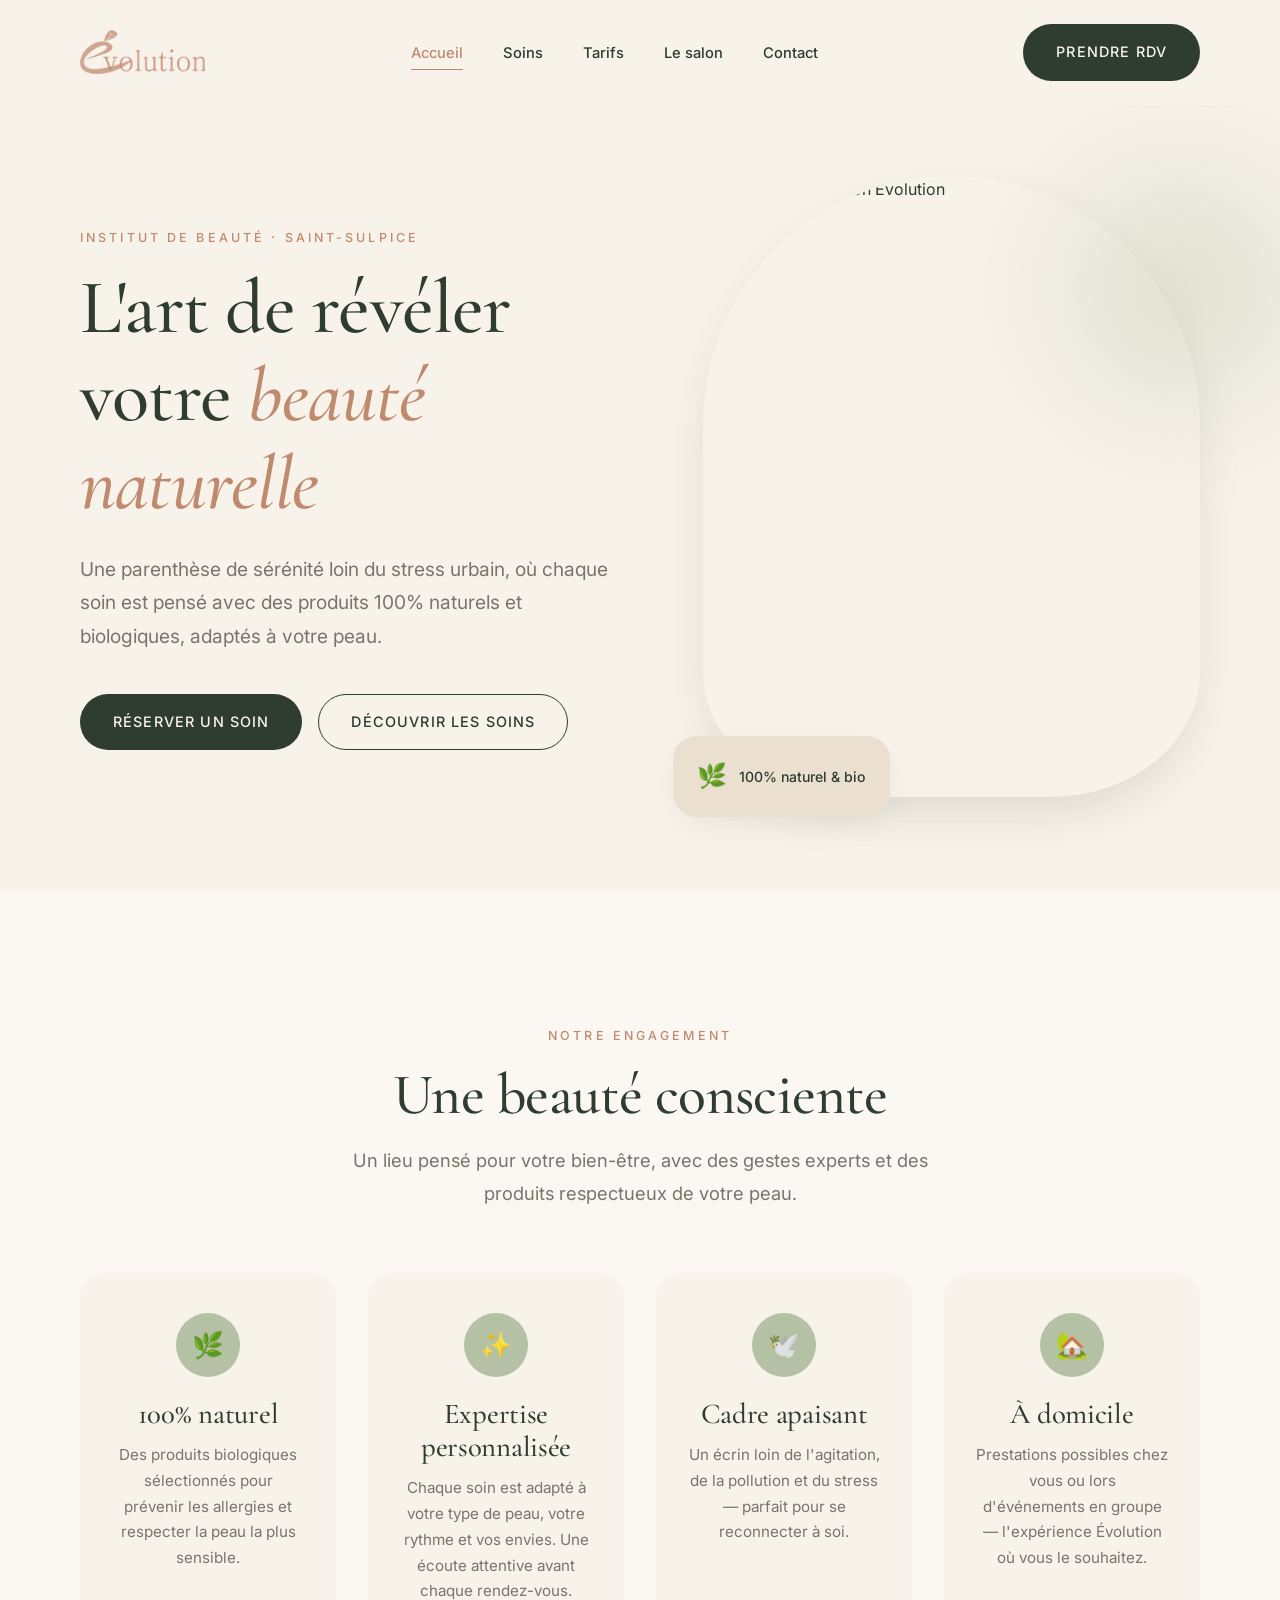
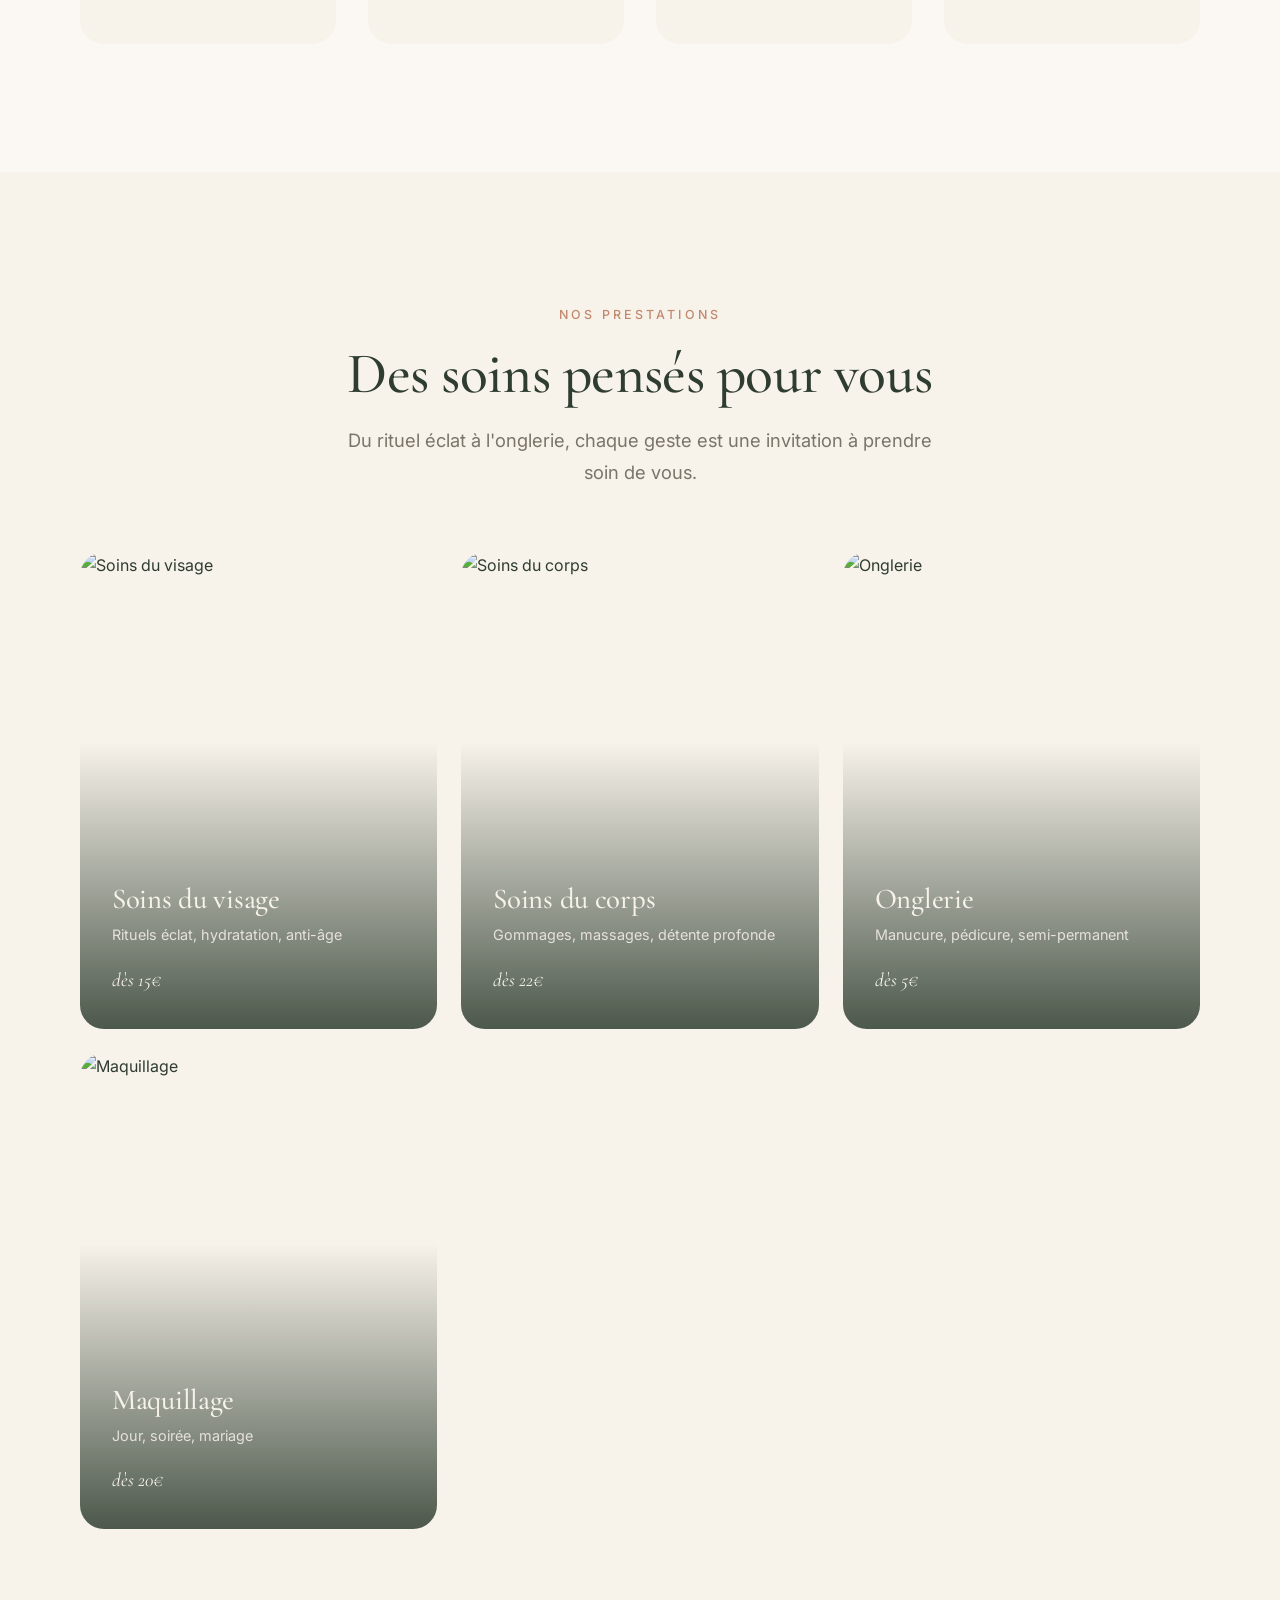
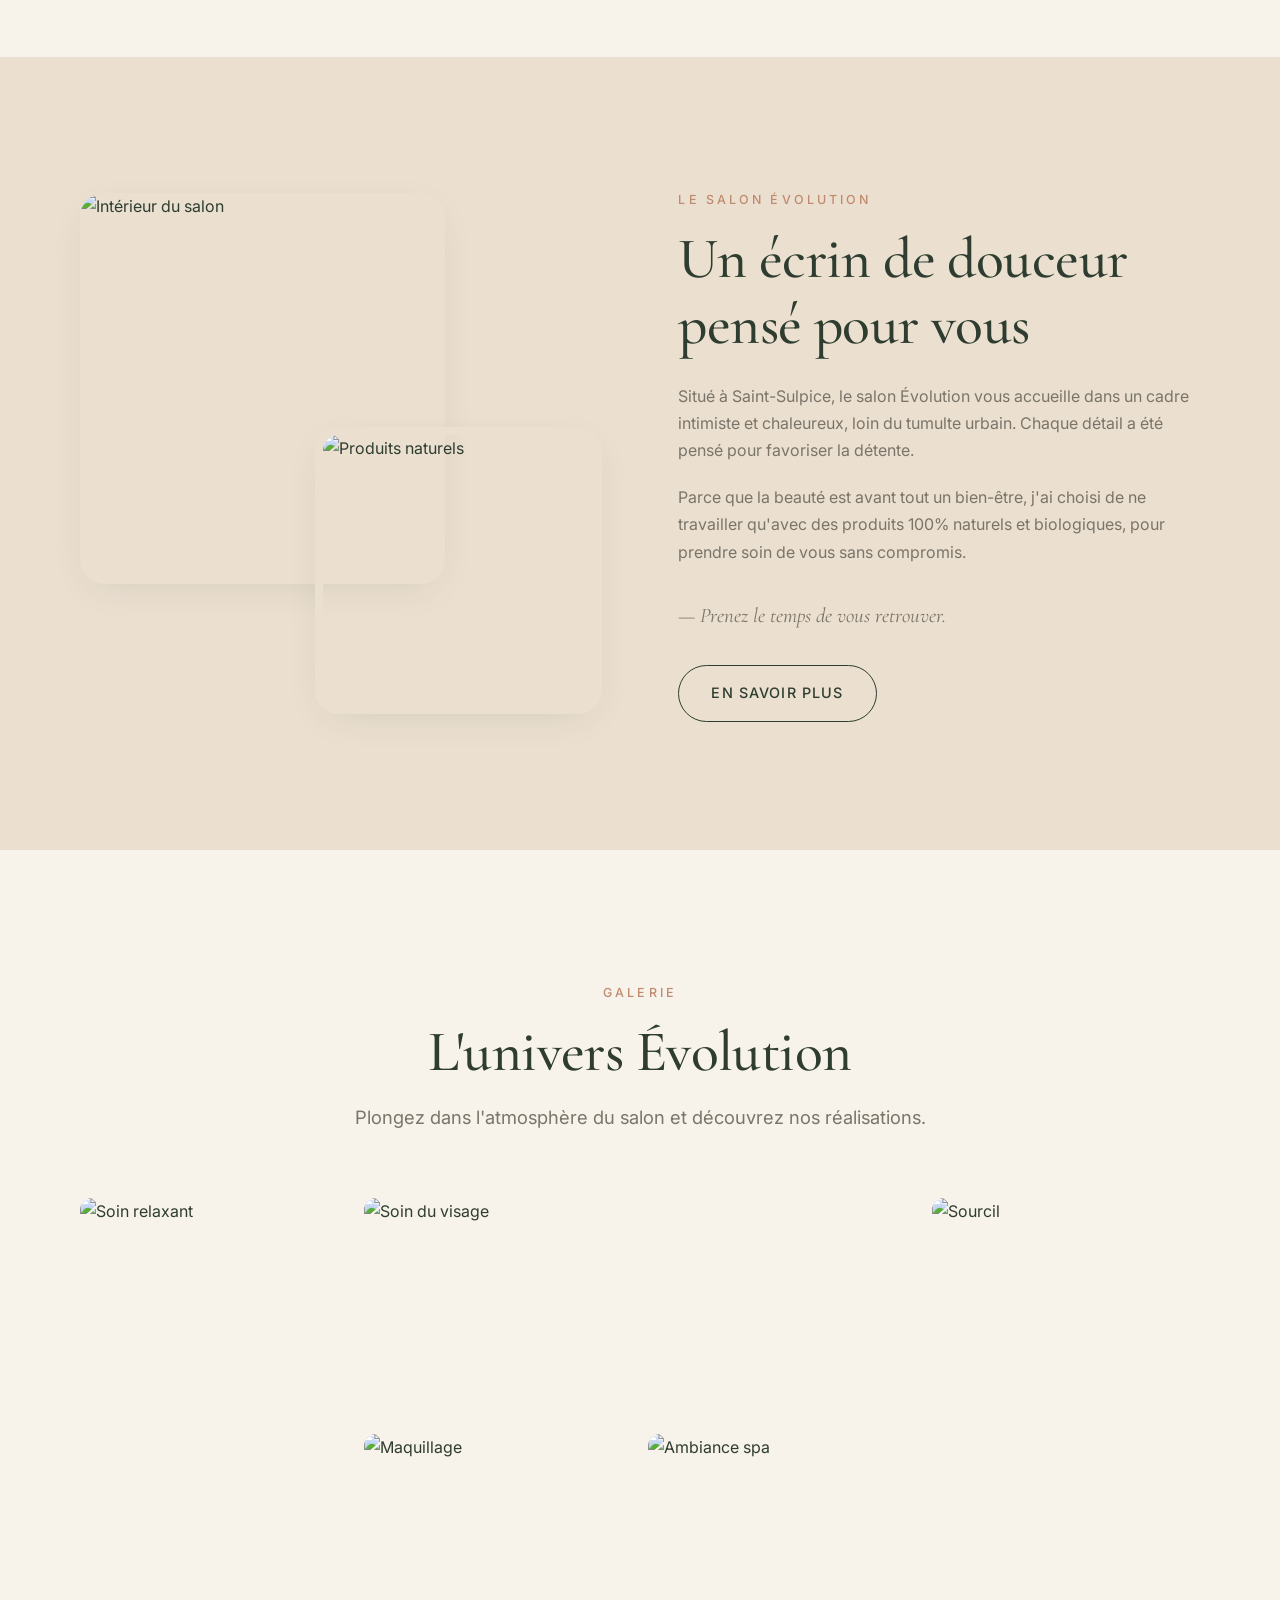
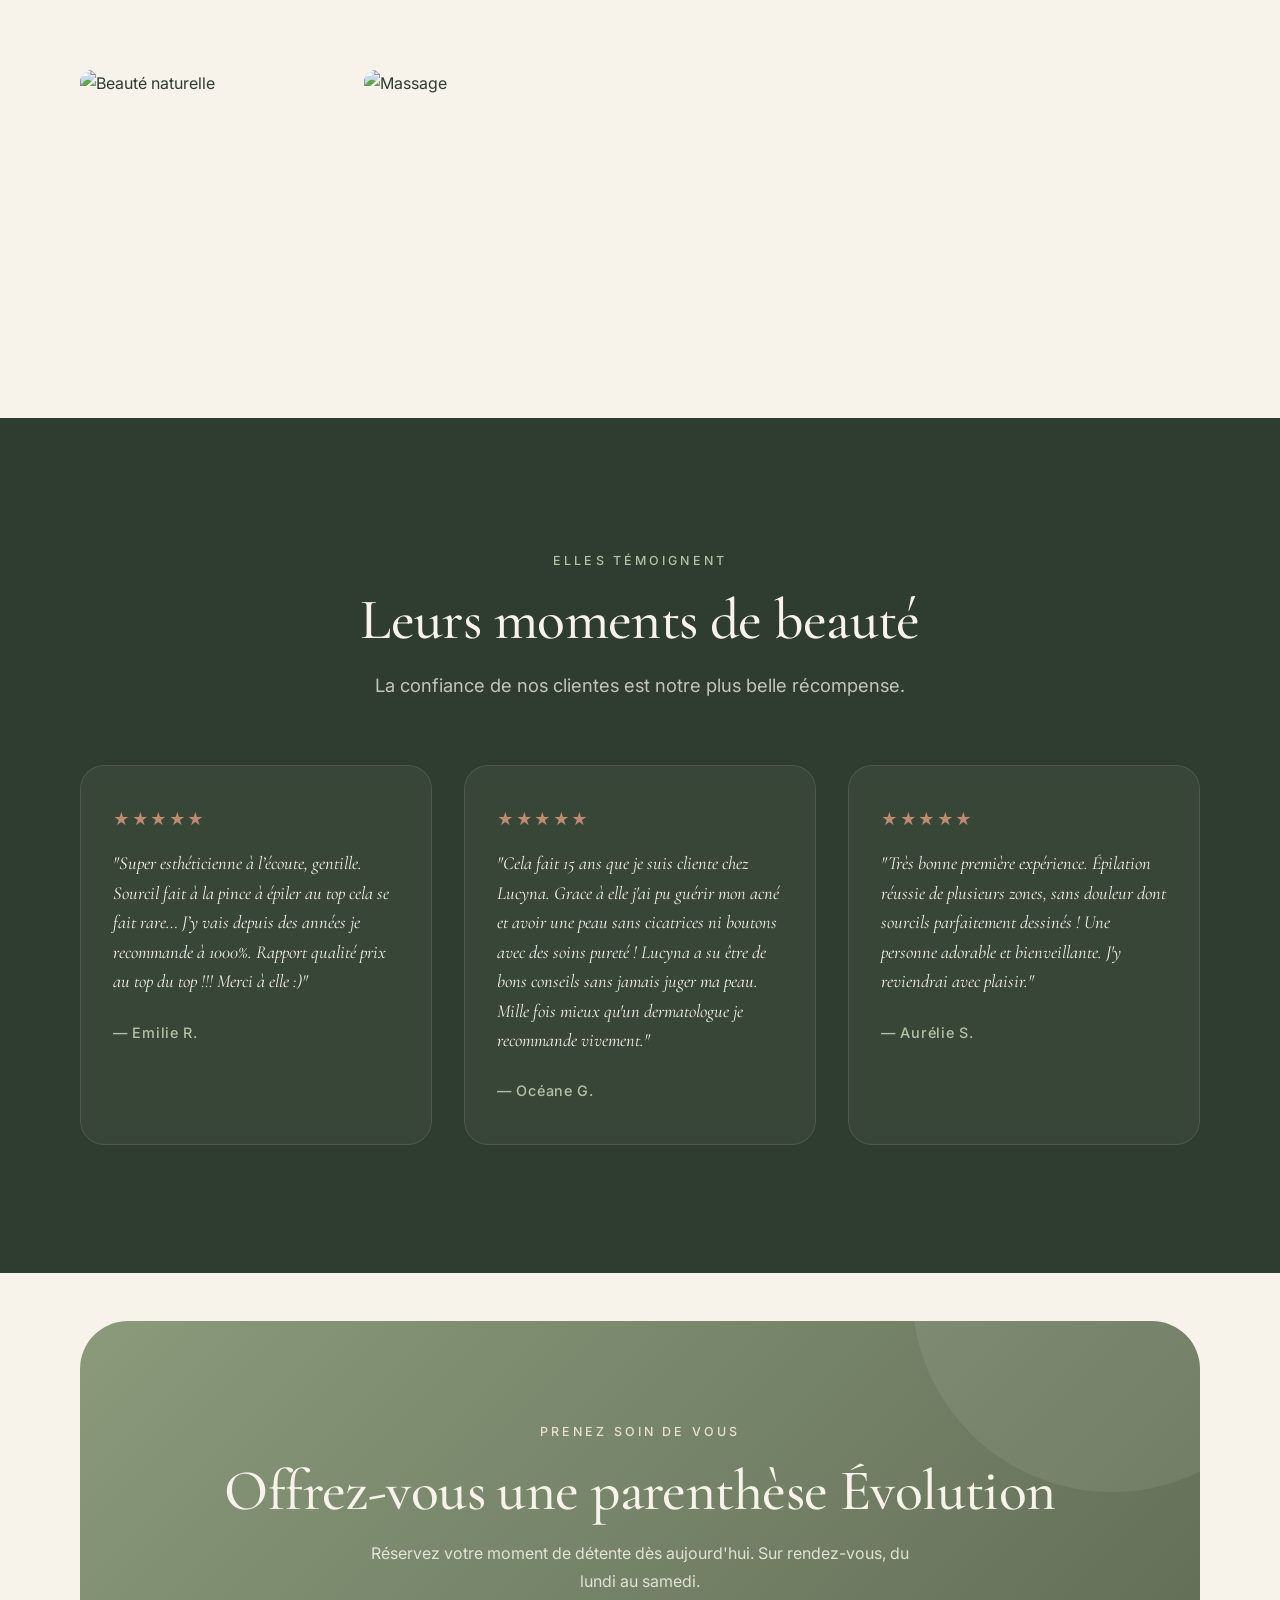
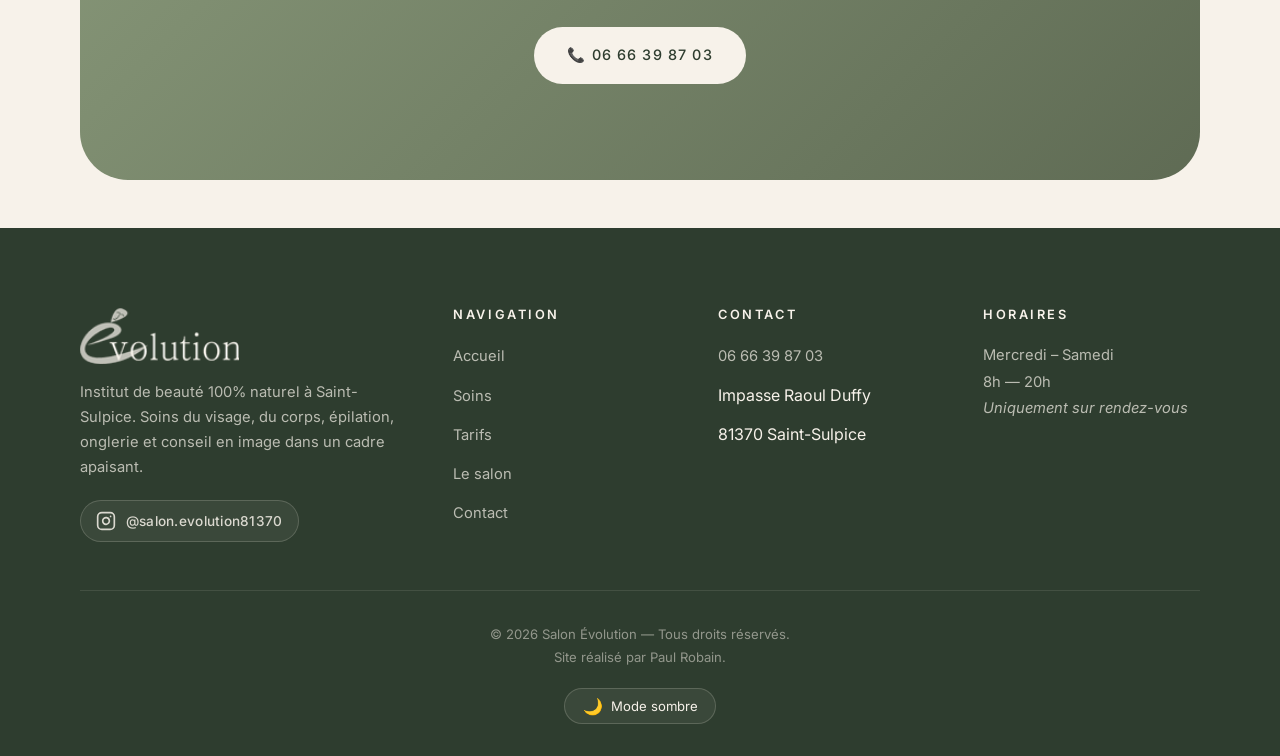
==== commit 78f4c50e: "Add Instagram link and replace text brand with logo image - Recover the 'évolution' wordmark from th" ====
--- a/index.html
+++ b/index.html
@@ -16,7 +16,7 @@
 <!-- Navigation -->
 <header class="navbar" id="navbar">
   <div class="container nav-inner">
-    <a href="index.html" class="brand">Évolution<span>.</span></a>
+    <a href="index.html" class="brand" aria-label="Salon Évolution — Accueil"><img src="assets/img/logo-evolution.png" srcset="assets/img/logo-evolution.png 1x, assets/img/logo-evolution@2x.png 2x" alt="Salon Évolution" width="146" height="52" /></a>
     <nav>
       <ul class="nav-links">
         <li><a href="index.html" class="active">Accueil</a></li>
@@ -236,8 +236,11 @@
   <div class="container">
     <div class="footer-grid">
       <div class="footer-about">
-        <span class="brand">Évolution<span style="color: var(--terracotta);">.</span></span>
+        <span class="brand brand-footer"><img src="assets/img/logo-evolution-cream.png" srcset="assets/img/logo-evolution-cream.png 1x, assets/img/logo-evolution-cream@2x.png 2x" alt="Salon Évolution" width="146" height="52" /></span>
         <p>Institut de beauté 100% naturel à Saint-Sulpice. Soins du visage, du corps, épilation, onglerie et conseil en image dans un cadre apaisant.</p>
+        <div class="footer-social">
+          <a href="https://www.instagram.com/salon.evolution81370" target="_blank" rel="noopener" aria-label="Suivez-nous sur Instagram"><svg xmlns="http://www.w3.org/2000/svg" width="20" height="20" viewBox="0 0 24 24" fill="none" stroke="currentColor" stroke-width="2" stroke-linecap="round" stroke-linejoin="round" aria-hidden="true"><rect x="2" y="2" width="20" height="20" rx="5" ry="5"/><path d="M16 11.37A4 4 0 1 1 12.63 8 4 4 0 0 1 16 11.37z"/><line x1="17.5" y1="6.5" x2="17.5" y2="6.5"/></svg><span>@salon.evolution81370</span></a>
+        </div>
       </div>
       <div>
         <h4>Navigation</h4>
--- a/assets/css/styles.css
+++ b/assets/css/styles.css
@@ -209,6 +209,19 @@
   font-weight: 500;
   color: var(--forest);
   letter-spacing: 0.02em;
+  display: inline-flex;
+  align-items: center;
+}
+.brand img {
+  display: block;
+  height: 44px;
+  width: auto;
+  transition: height var(--transition);
+}
+.navbar.scrolled .brand img { height: 36px; }
+@media (max-width: 560px) {
+  .brand img { height: 38px; }
+  .navbar.scrolled .brand img { height: 32px; }
 }
 .brand span {
   color: var(--terracotta);
@@ -755,11 +768,37 @@
   margin-bottom: 1.25rem;
 }
 .footer .brand { color: var(--cream); margin-bottom: 1rem; display: block; }
+.footer .brand img { height: 56px; width: auto; }
 .footer-about p {
   color: rgba(247, 242, 234, 0.7);
   font-size: 0.92rem;
   line-height: 1.7;
 }
+.footer-social {
+  margin-top: 1.25rem;
+}
+.footer-social a {
+  display: inline-flex;
+  align-items: center;
+  gap: 0.6rem;
+  padding: 0.55rem 0.95rem;
+  border-radius: 999px;
+  background: rgba(247, 242, 234, 0.06);
+  border: 1px solid rgba(247, 242, 234, 0.18);
+  color: rgba(247, 242, 234, 0.85);
+  font-size: 0.85rem;
+  font-weight: 500;
+  letter-spacing: 0.02em;
+  transition: all var(--transition);
+}
+.footer-social a:hover {
+  background: var(--terracotta);
+  border-color: var(--terracotta);
+  color: var(--cream);
+  transform: translateY(-2px);
+}
+.footer-social svg { flex-shrink: 0; }
+.contact-item-icon svg { display: block; }
 .footer-links {
   list-style: none;
   display: grid;
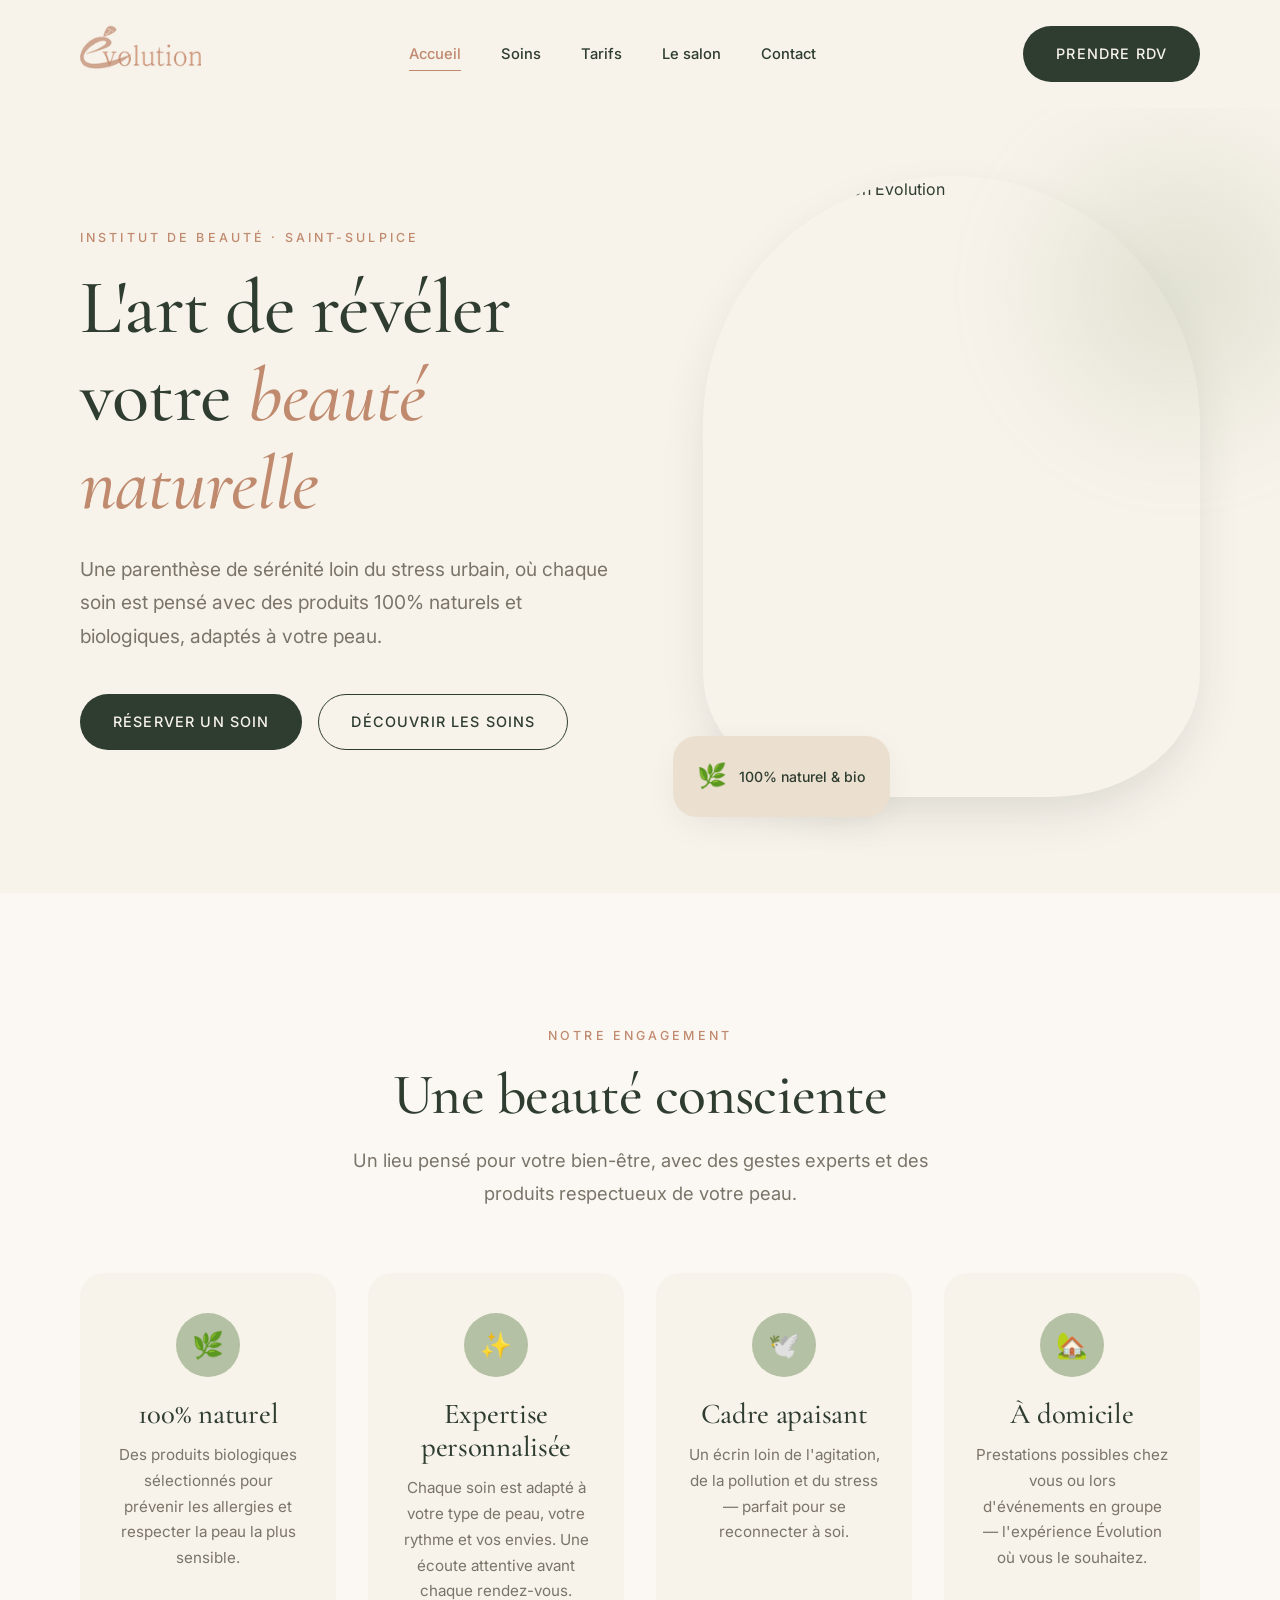
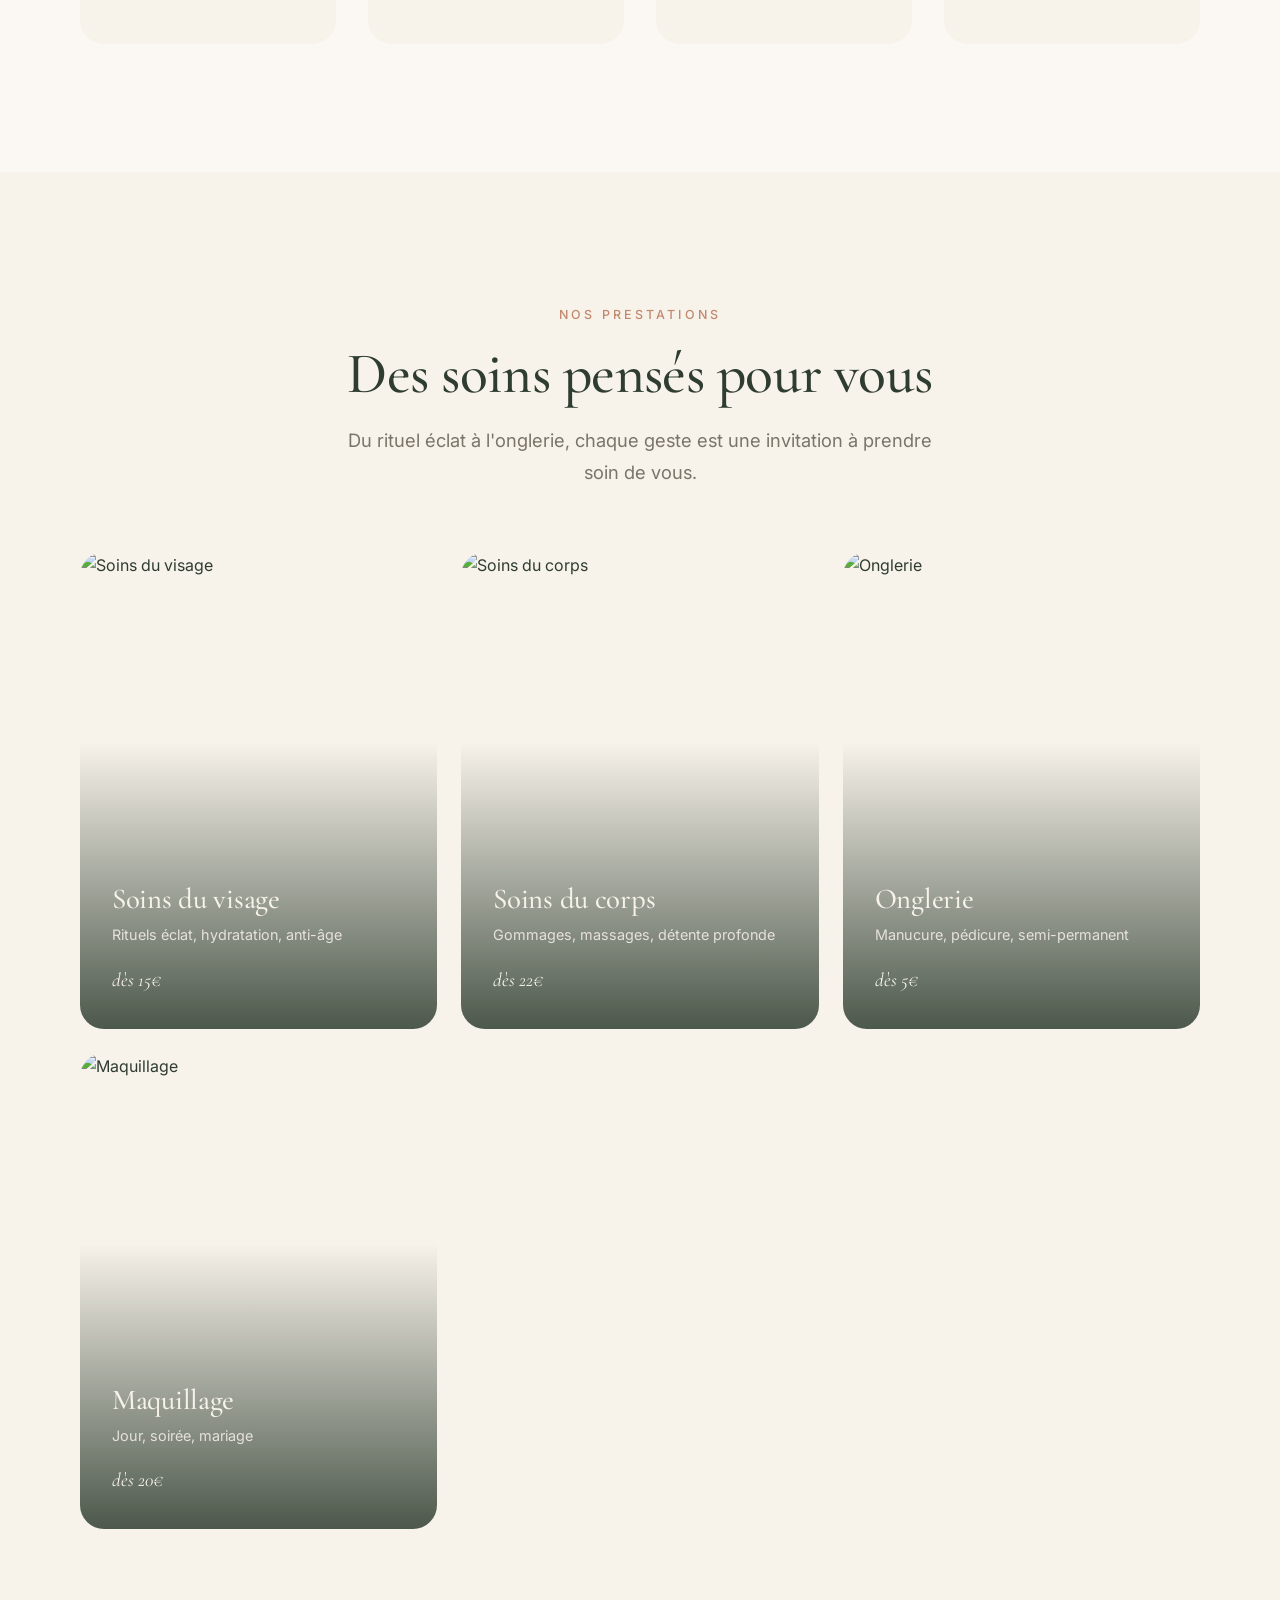
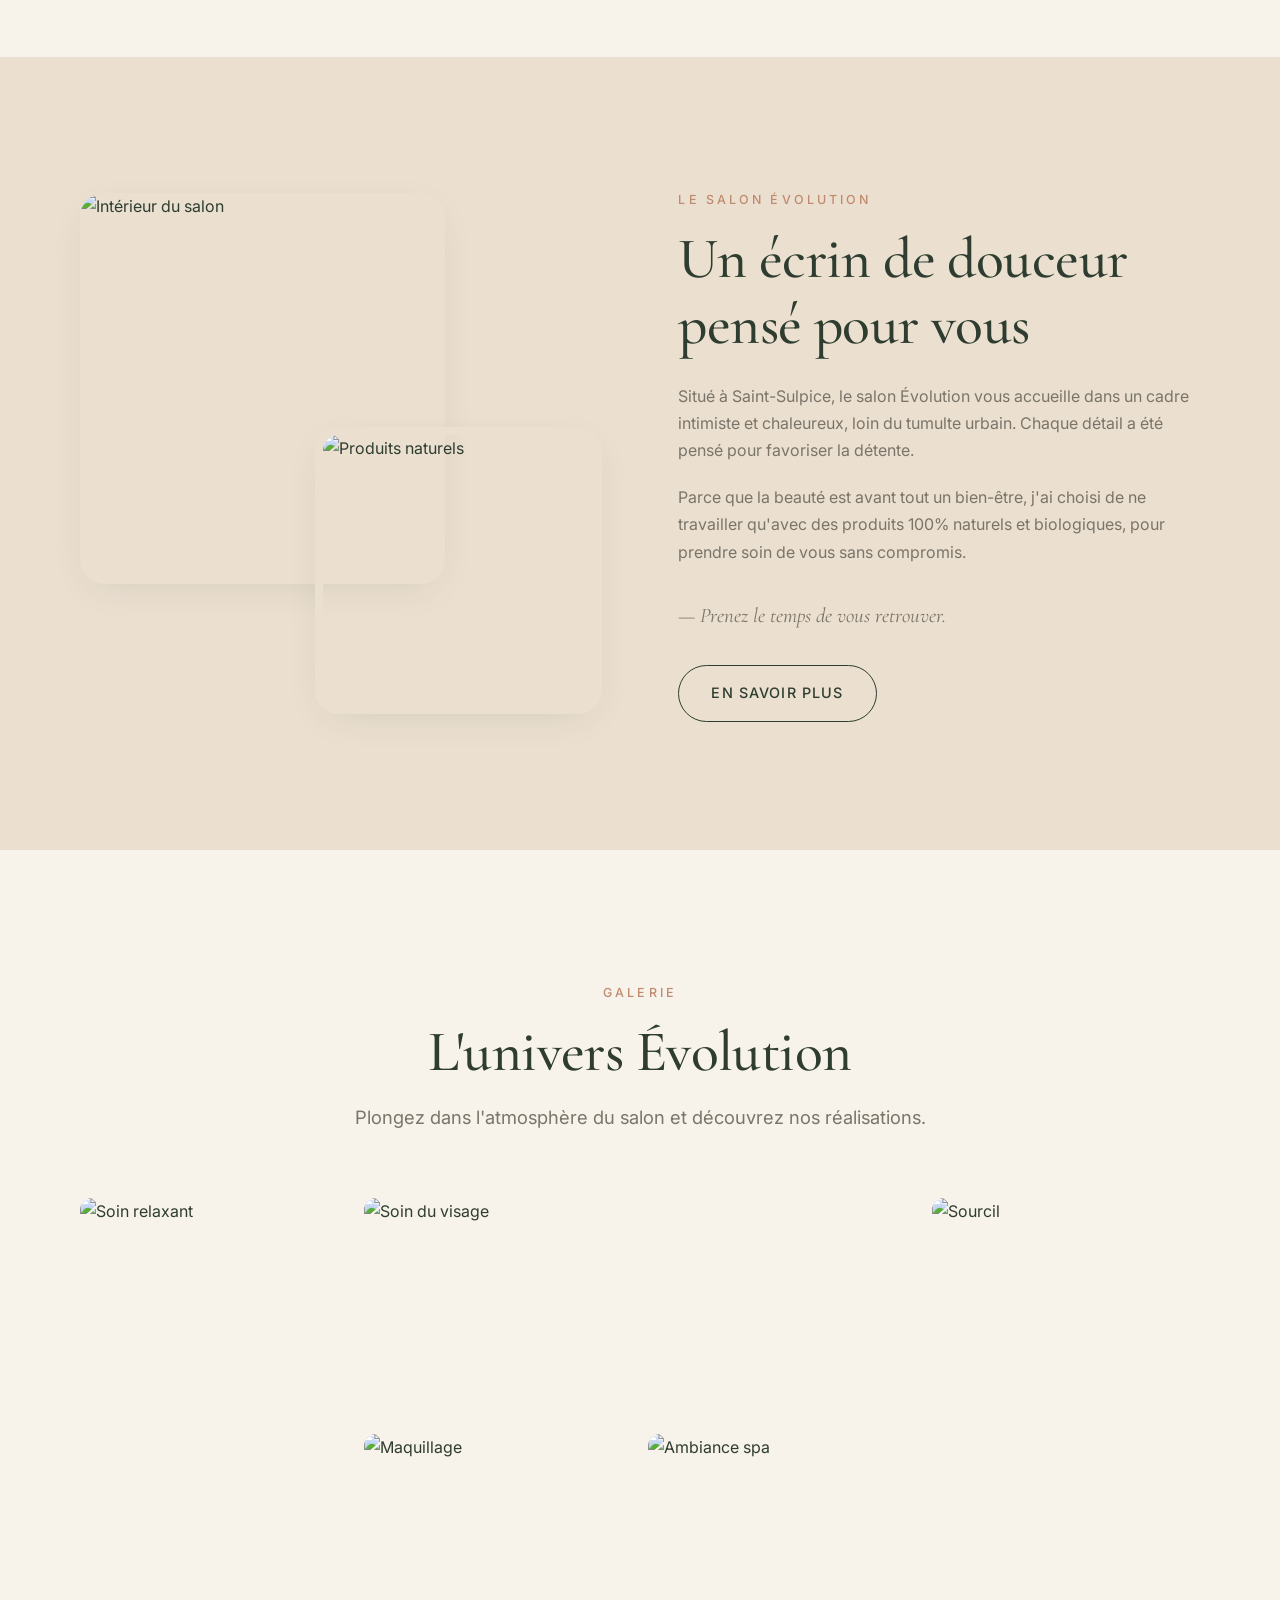
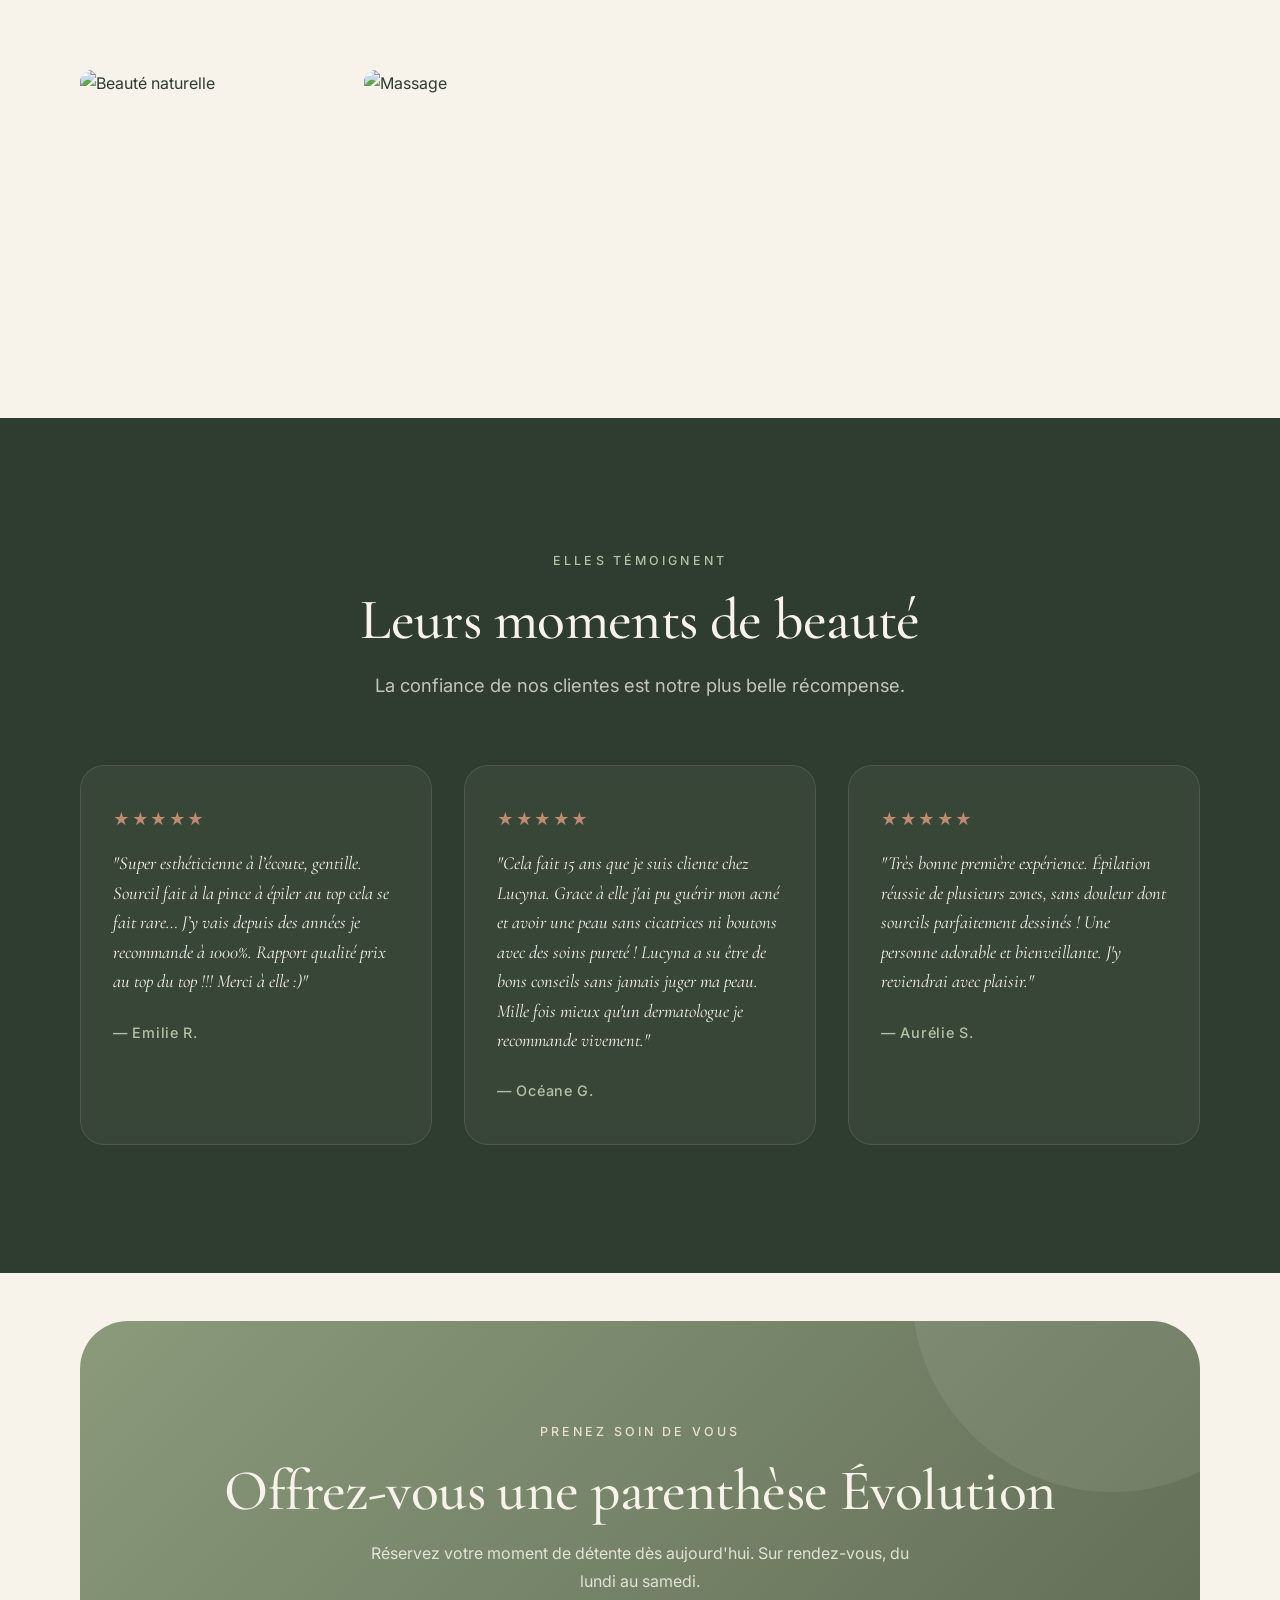
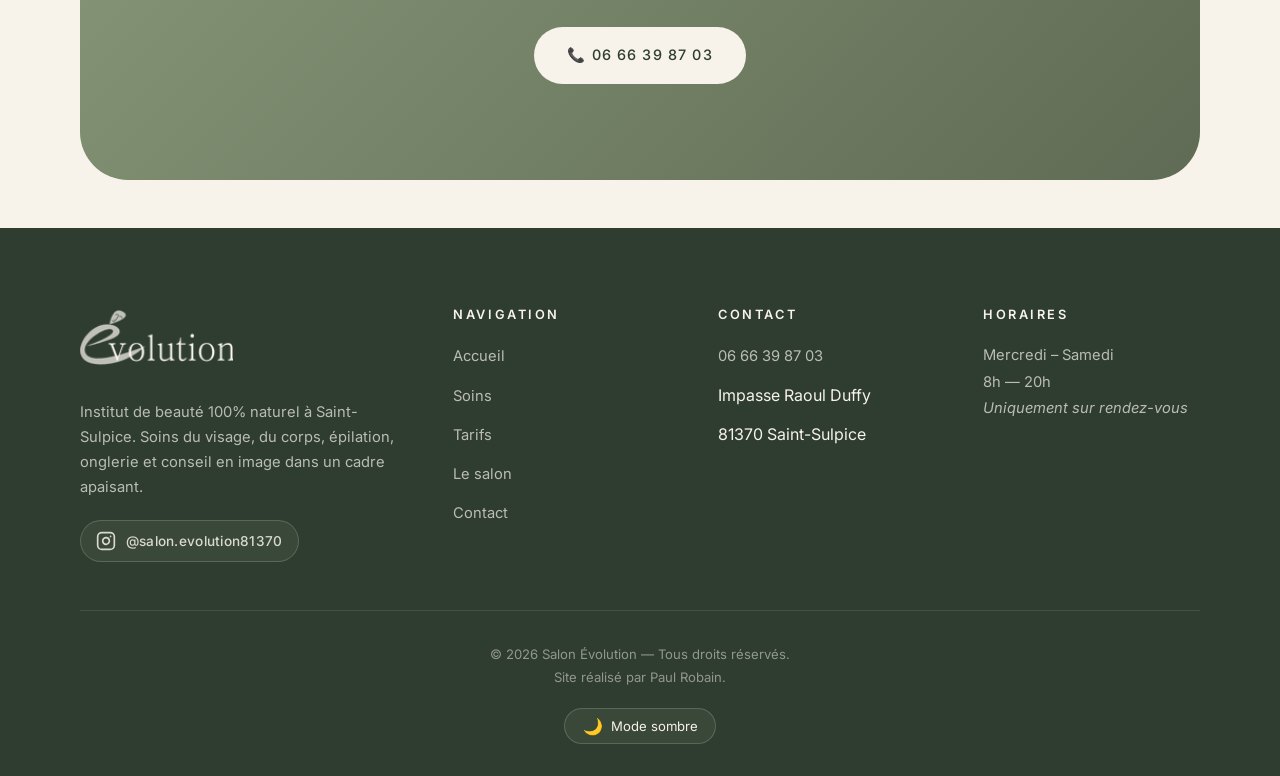
==== commit 0dc822bb: "Fix logo vertical balance in navbar The wordmark's bbox was tight on top (leaf) and bottom (swoosh)," ====
--- a/index.html
+++ b/index.html
@@ -16,7 +16,7 @@
 <!-- Navigation -->
 <header class="navbar" id="navbar">
   <div class="container nav-inner">
-    <a href="index.html" class="brand" aria-label="Salon Évolution — Accueil"><img src="assets/img/logo-evolution.png" srcset="assets/img/logo-evolution.png 1x, assets/img/logo-evolution@2x.png 2x" alt="Salon Évolution" width="146" height="52" /></a>
+    <a href="index.html" class="brand" aria-label="Salon Évolution — Accueil"><img src="assets/img/logo-evolution.png" srcset="assets/img/logo-evolution.png 1x, assets/img/logo-evolution@2x.png 2x" alt="Salon Évolution" width="146" height="72" /></a>
     <nav>
       <ul class="nav-links">
         <li><a href="index.html" class="active">Accueil</a></li>
@@ -236,7 +236,7 @@
   <div class="container">
     <div class="footer-grid">
       <div class="footer-about">
-        <span class="brand brand-footer"><img src="assets/img/logo-evolution-cream.png" srcset="assets/img/logo-evolution-cream.png 1x, assets/img/logo-evolution-cream@2x.png 2x" alt="Salon Évolution" width="146" height="52" /></span>
+        <span class="brand brand-footer"><img src="assets/img/logo-evolution-cream.png" srcset="assets/img/logo-evolution-cream.png 1x, assets/img/logo-evolution-cream@2x.png 2x" alt="Salon Évolution" width="146" height="72" /></span>
         <p>Institut de beauté 100% naturel à Saint-Sulpice. Soins du visage, du corps, épilation, onglerie et conseil en image dans un cadre apaisant.</p>
         <div class="footer-social">
           <a href="https://www.instagram.com/salon.evolution81370" target="_blank" rel="noopener" aria-label="Suivez-nous sur Instagram"><svg xmlns="http://www.w3.org/2000/svg" width="20" height="20" viewBox="0 0 24 24" fill="none" stroke="currentColor" stroke-width="2" stroke-linecap="round" stroke-linejoin="round" aria-hidden="true"><rect x="2" y="2" width="20" height="20" rx="5" ry="5"/><path d="M16 11.37A4 4 0 1 1 12.63 8 4 4 0 0 1 16 11.37z"/><line x1="17.5" y1="6.5" x2="17.5" y2="6.5"/></svg><span>@salon.evolution81370</span></a>
--- a/assets/css/styles.css
+++ b/assets/css/styles.css
@@ -214,14 +214,14 @@
 }
 .brand img {
   display: block;
-  height: 44px;
+  height: 60px;
   width: auto;
   transition: height var(--transition);
 }
-.navbar.scrolled .brand img { height: 36px; }
+.navbar.scrolled .brand img { height: 48px; }
 @media (max-width: 560px) {
-  .brand img { height: 38px; }
-  .navbar.scrolled .brand img { height: 32px; }
+  .brand img { height: 52px; }
+  .navbar.scrolled .brand img { height: 42px; }
 }
 .brand span {
   color: var(--terracotta);
@@ -768,7 +768,7 @@
   margin-bottom: 1.25rem;
 }
 .footer .brand { color: var(--cream); margin-bottom: 1rem; display: block; }
-.footer .brand img { height: 56px; width: auto; }
+.footer .brand img { height: 76px; width: auto; }
 .footer-about p {
   color: rgba(247, 242, 234, 0.7);
   font-size: 0.92rem;
